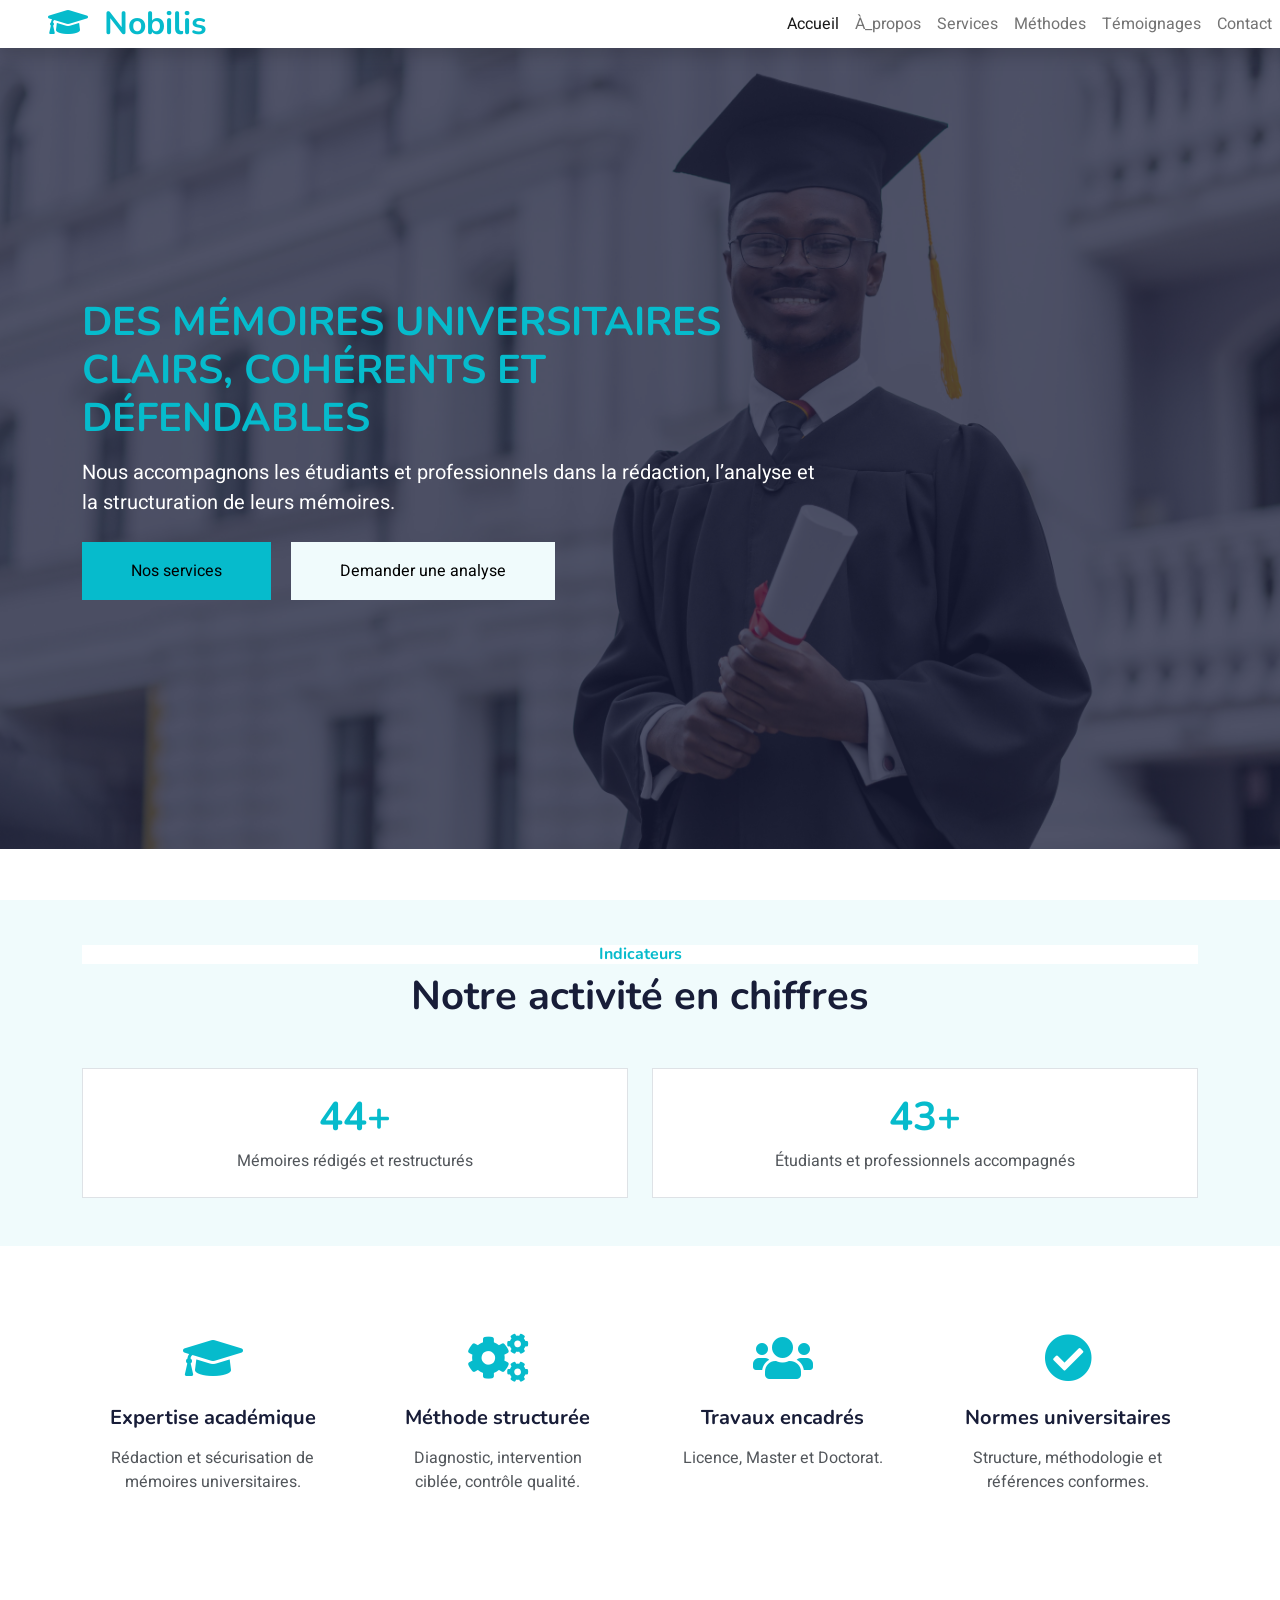
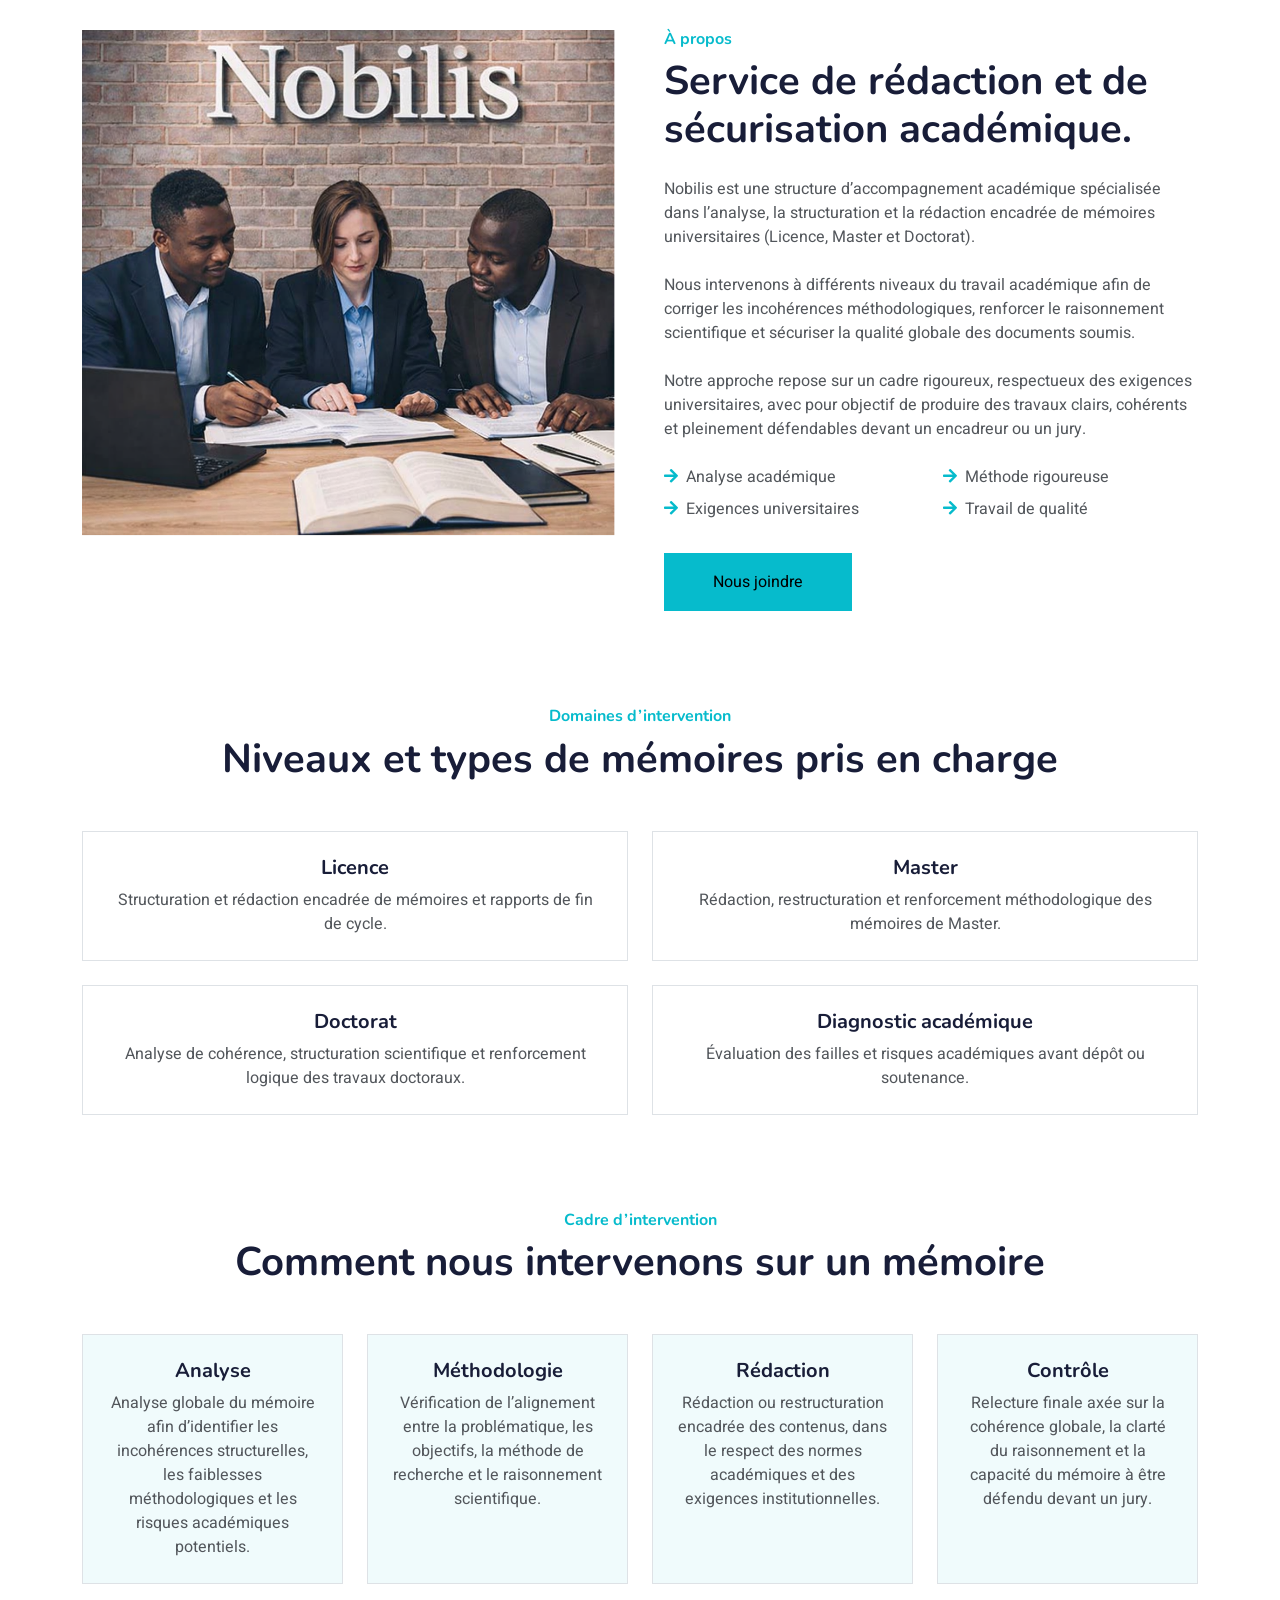
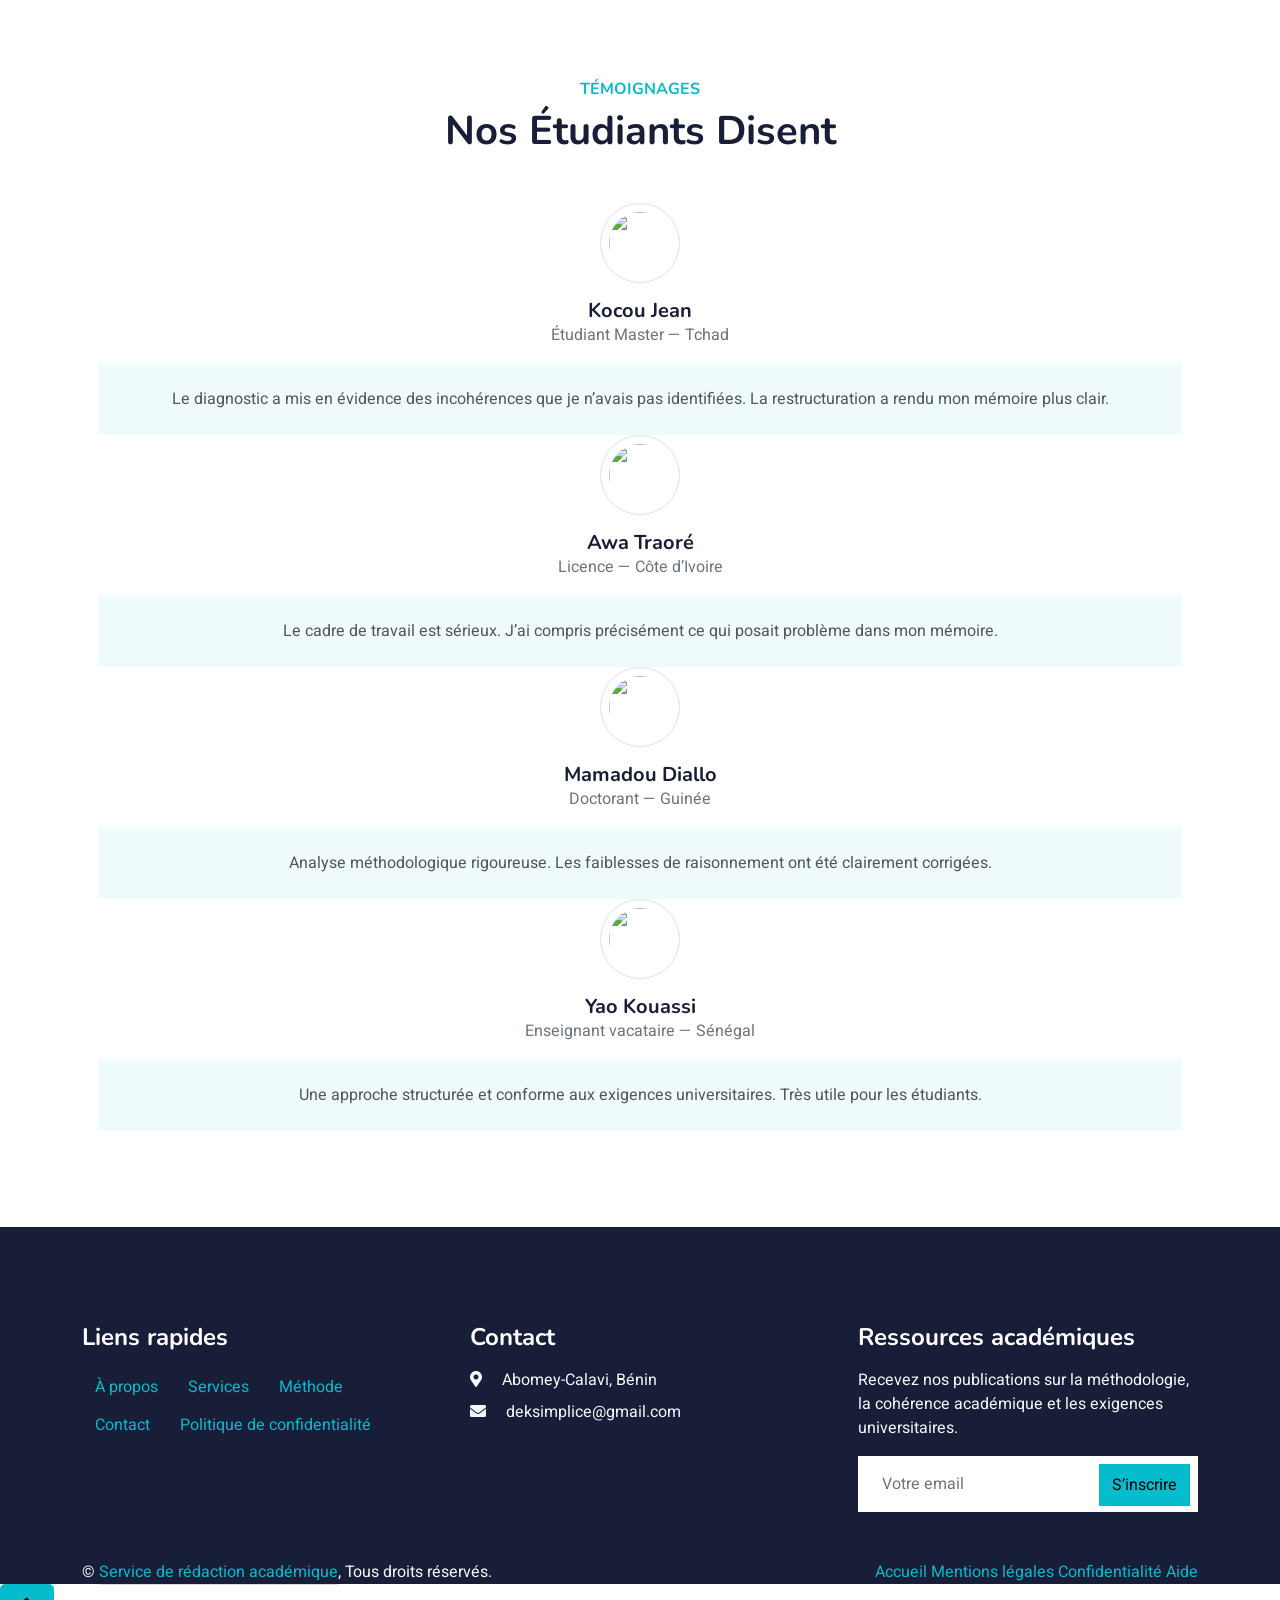
==== index.html @ 57de7dcc "Update index.html" ====
<!DOCTYPE html>
<html lang="en">

<head>
    <meta charset="utf-8">
    <title>nobilis</title>
    <meta content="width=device-width, initial-scale=1.0" name="viewport">
    <meta content="" name="keywords">
    <meta content="" name="description">

    <!-- Favicon -->
    <link href="img/favicon.ico" rel="icon">

    <!-- Google Web Fonts -->
    <link rel="preconnect" href="https://fonts.googleapis.com">
    <link rel="preconnect" href="https://fonts.gstatic.com" crossorigin>
    <link href="https://fonts.googleapis.com/css2?family=Heebo:wght@400;500;600&family=Nunito:wght@600;700;800&display=swap" rel="stylesheet">

    <!-- Icon Font Stylesheet -->
    <link href="https://cdnjs.cloudflare.com/ajax/libs/font-awesome/5.10.0/css/all.min.css" rel="stylesheet">
    <link href="https://cdn.jsdelivr.net/npm/bootstrap-icons@1.4.1/font/bootstrap-icons.css" rel="stylesheet">

    <!-- Libraries Stylesheet -->
    <link href="lib/animate/animate.min.css" rel="stylesheet">
    <link href="lib/owlcarousel/assets/owl.carousel.min.css" rel="stylesheet">

    <!-- Customized Bootstrap Stylesheet -->
    <link href="css/bootstrap.min.css" rel="stylesheet">

    <!-- Template Stylesheet -->
    <link href="css/style.css" rel="stylesheet">
</head>

<body>
    <!-- Spinner Start -->
    <div id="spinner" class="show bg-white position-fixed translate-middle w-100 vh-100 top-50 start-50 d-flex align-items-center justify-content-center">
        <div class="spinner-border text-primary" style="width: 3rem; height: 3rem;" role="status">
            <span class="sr-only">Loading...</span>
        </div>
    </div>
    <!-- Spinner End -->


    <!-- Navbar Start -->
    <nav class="navbar navbar-expand-lg bg-white navbar-light shadow sticky-top p-0">
        <a href="index.html" class="navbar-brand d-flex align-items-center px-4 px-lg-5">
            <h2 class="m-0 text-primary"><i class="fa fa-graduation-cap me-3"></i>Nobilis</h2>
        </a>
        <button type="button" class="navbar-toggler me-4" data-bs-toggle="collapse" data-bs-target="#navbarCollapse">
            <span class="navbar-toggler-icon"></span>
        </button>
         <div class="collapse navbar-collapse" id="navbarCollapse">
        <div class="navbar-nav ms-auto p-4 p-lg-0">

            <a href="index.html" class="nav-item nav-link active">Accueil</a>

            <a href="about.html" class="nav-item nav-link">À_propos</a>

            <a href="services.html" class="nav-item nav-link">Services</a>

            <a href="method.html" class="nav-item nav-link">Méthodes</a>
            <a href="testimonial.html" class="nav-item nav-link">Témoignages</a>

            <a href="contact.html" class="nav-item nav-link">Contact</a>

        </div>
    </div>
    </nav>
    <!-- Navbar End -->


    <!-- Carousel Start -->
<!-- Hero Start -->
<div class="container-fluid p-0 mb-5">
    <div class="position-relative">

        <!-- Image de fond -->
        <img class="img-fluid w-100" src="img/carousel-1.jpg" alt="Nobilis"
             style="min-height: 500px; object-fit: cover;">

        <!-- Overlay -->
        <div class="position-absolute top-0 start-0 w-100 h-100 d-flex align-items-center"
             style="background: rgba(24, 29, 56, .75);">

            <div class="container">
                <div class="row justify-content-start">
                    <div class="col-sm-10 col-lg-8">


                        <h1 class="text-primary text-uppercase mb-3 wow fadeInDown">
                            Des mémoires universitaires<br>
                            clairs, cohérents et défendables
                        </h1>

                        <p class="fs-5 text-white mb-4">
                            Nous accompagnons les étudiants et professionnels dans la rédaction,
                            l’analyse et la structuration de leurs mémoires.
                        </p>

                        <a href="services.html"
                           class="btn btn-primary py-md-3 px-md-5 me-3 wow fadeInLeft">
                            Nos services
                        </a>

                        <a href="https://wa.me/22994776256?text=Bonjour%20Nobilis%2C%20je%20souhaite%20demander%20une%20analyse%20acad%C3%A9mique%20de%20mon%20m%C3%A9moire."
                           target="_blank"
                           class="btn btn-light py-md-3 px-md-5 wow fadeInRight">
                            Demander une analyse
                        </a>

                    </div>
                </div>
            </div>

        </div>
    </div>
</div>
<!-- Hero End -->


    <!-- Carousel End -->

<div class="container-xxl py-5 bg-light">
    <div class="container">

    <div class="text-center mb-5">
            <h6 class="section-title bg-white text-center text-primary px-3">
               Indicateurs
            </h6>
            <h1 class="mb-3">
                Notre activité en chiffres
            </h1>
        </div>

        <!-- Compteurs -->
        <div class="row g-4 text-center">

            <!-- Compteur 1 -->
            <div class="col-lg-6 col-md-6">
                <div class="border rounded p-4 h-100 bg-white">
                    <h1 class="text-primary mb-2">
                        <span class="counter" data-target="120">0</span>+
                    </h1>
                    <p class="mb-0">Mémoires rédigés et restructurés</p>
                </div>
            </div>

            <!-- Compteur 2 -->
            <div class="col-lg-6 col-md-6">
                <div class="border rounded p-4 h-100 bg-white">
                    <h1 class="text-primary mb-2">
                        <span class="counter" data-target="95">0</span>+
                    </h1>
                    <p class="mb-0">Étudiants et professionnels accompagnés</p>
                </div>
            </div>

        </div>

    </div>
</div>

    <!-- Service Start -->
    <div class="container-xxl py-5">
    <div class="container">
        <div class="row g-4">

            <!-- Expertise académique -->
            <div class="col-lg-3 col-sm-6 wow fadeInUp" data-wow-delay="0.1s">
                <div class="service-item text-center pt-3">
                    <div class="p-4">
                        <i class="fa fa-3x fa-graduation-cap text-primary mb-4"></i>
                        <h5 class="mb-3">Expertise académique</h5>
                        <p>Rédaction et sécurisation de mémoires universitaires.</p>
                    </div>
                </div>
            </div>

            <!-- Méthode structurée -->
            <div class="col-lg-3 col-sm-6 wow fadeInUp" data-wow-delay="0.3s">
                <div class="service-item text-center pt-3">
                    <div class="p-4">
                        <i class="fa fa-3x fa-cogs text-primary mb-4"></i>
                        <h5 class="mb-3">Méthode structurée</h5>
                        <p>Diagnostic, intervention ciblée, contrôle qualité.</p>
                    </div>
                </div>
            </div>

            <!-- Travaux encadrés -->
            <div class="col-lg-3 col-sm-6 wow fadeInUp" data-wow-delay="0.5s">
                <div class="service-item text-center pt-3">
                    <div class="p-4">
                        <i class="fa fa-3x fa-users text-primary mb-4"></i>
                        <h5 class="mb-3">Travaux encadrés</h5>
                        <p>Licence, Master et Doctorat.</p>
                    </div>
                </div>
            </div>

            <!-- Normes universitaires -->
            <div class="col-lg-3 col-sm-6 wow fadeInUp" data-wow-delay="0.7s">
                <div class="service-item text-center pt-3">
                    <div class="p-4">
                        <i class="fa fa-3x fa-check-circle text-primary mb-4"></i>
                        <h5 class="mb-3">Normes universitaires</h5>
                        <p>Structure, méthodologie et références conformes.</p>
                    </div>
                </div>
            </div>

        </div>
    </div>
</div>

    <!-- Service End -->


    <!-- About Start -->
    <div class="container-xxl py-5">
        <div class="container">
            <div class="row g-5">
                <div class="col-lg-6 wow fadeInUp" data-wow-delay="0.1s" style="min-height: 400px;">
                    <div class="position-relative h-100">
                        <img class="img-fluid position-absolute w-100 h-120" src="img/nobilt.png" alt="" style="object-fit: cover;">
                    </div>
                </div>
                <div class="col-lg-6 wow fadeInUp" data-wow-delay="0.3s">
                    <h6 class="section-title bg-white text-start text-primary pe-3">À propos</h6>
                    <h1 class="mb-4">Service de rédaction et de sécurisation académique.</h1>
                <p class="mb-4">
                Nobilis est une structure d’accompagnement académique spécialisée dans
                l’analyse, la structuration et la rédaction encadrée de mémoires universitaires
                (Licence, Master et Doctorat).
                </p>

                <p class="mb-4">
                Nous intervenons à différents niveaux du travail académique afin de corriger
                les incohérences méthodologiques, renforcer le raisonnement scientifique
                et sécuriser la qualité globale des documents soumis.
                </p>

                <p class="mb-0">
                Notre approche repose sur un cadre rigoureux, respectueux des exigences
                universitaires, avec pour objectif de produire des travaux clairs,
                cohérents et pleinement défendables devant un encadreur ou un jury.
                </p>
                <br>
                    <div class="row gy-2 gx-4 mb-4">
                        <div class="col-sm-6">
                            <p class="mb-0"><i class="fa fa-arrow-right text-primary me-2"></i>Analyse académique</p>
                        </div>
                        <div class="col-sm-6">
                            <p class="mb-0"><i class="fa fa-arrow-right text-primary me-2"></i>Méthode rigoureuse</p>
                        </div>
                        <div class="col-sm-6">
                            <p class="mb-0"><i class="fa fa-arrow-right text-primary me-2"></i>Exigences universitaires</p>
                        </div>
                       
                        <div class="col-sm-6">
                            <p class="mb-0"><i class="fa fa-arrow-right text-primary me-2"></i>Travail de qualité</p>
                        </div>
                    </div>
                    <a class="btn btn-primary py-3 px-5 mt-2" href="https://wa.me/22994776256?text=Bonjour%20Nobilis%2C%20je%20souhaite%20demander%20une%20analyse%20acad%C3%A9mique%20de%20mon%20m%C3%A9moire.">Nous joindre</a>
                </div>
            </div>
        </div>
    </div>
    <!-- About End -->


    <!-- Categories Start -->
    <div class="container-xxl py-5 category">
    <div class="container">

        <!-- Titre de section -->
        <div class="text-center mb-5">
            <h6 class="section-title bg-white text-center text-primary px-3">
                Domaines d’intervention
            </h6>
            <h1 class="mb-3">
                Niveaux et types de mémoires pris en charge
            </h1>
        </div>

        <!-- Grille des catégories -->
        <div class="row g-4">

            <!-- Licence -->
            <div class="col-lg-6 col-md-6">
                <div class="border rounded p-4 h-100 text-center">
                    <h5 class="mb-2">Licence</h5>
                    <p class="mb-0">
                        Structuration et rédaction encadrée de mémoires et rapports de fin de cycle.
                    </p>
                </div>
            </div>

            <!-- Master -->
            <div class="col-lg-6 col-md-6">
                <div class="border rounded p-4 h-100 text-center">
                    <h5 class="mb-2">Master</h5>
                    <p class="mb-0">
                        Rédaction, restructuration et renforcement méthodologique des mémoires de Master.
                    </p>
                </div>
            </div>

            <!-- Doctorat -->
            <div class="col-lg-6 col-md-6">
                <div class="border rounded p-4 h-100 text-center">
                    <h5 class="mb-2">Doctorat</h5>
                    <p class="mb-0">
                        Analyse de cohérence, structuration scientifique et renforcement logique des travaux doctoraux.
                    </p>
                </div>
            </div>

            <!-- Diagnostic -->
            <div class="col-lg-6 col-md-6">
                <div class="border rounded p-4 h-100 text-center">
                    <h5 class="mb-2">Diagnostic académique</h5>
                    <p class="mb-0">
                        Évaluation des failles et risques académiques avant dépôt ou soutenance.
                    </p>
                </div>
            </div>

        </div>
    </div>
</div>

    <!-- Categories Start -->


    <!-- Courses Start -->
<div class="container-xxl py-5">
    <div class="container">

        <!-- Titre -->
        <div class="text-center mb-5">
            <h6 class="section-title bg-white text-center text-primary px-3">
                Cadre d’intervention
            </h6>
            <h1 class="mb-3">
                Comment nous intervenons sur un mémoire
            </h1>
        </div>

        <!-- Étapes / compétences -->
        <div class="row g-4">

            <!-- Étape 1 -->
            <div class="col-lg-3 col-md-6">
                <div class="bg-light border rounded p-4 h-100 text-center">
                    <h5 class="mb-2">Analyse</h5>
                    <p class="mb-0">
                        Analyse globale du mémoire afin d’identifier les incohérences structurelles,
                        les faiblesses méthodologiques et les risques académiques potentiels.
                    </p>
                </div>
            </div>

            <!-- Étape 2 -->
            <div class="col-lg-3 col-md-6">
                <div class="bg-light border rounded p-4 h-100 text-center">
                    <h5 class="mb-2">Méthodologie</h5>
                    <p class="mb-0">
                        Vérification de l’alignement entre la problématique, les objectifs,
                        la méthode de recherche et le raisonnement scientifique.
                    </p>
                </div>
            </div>

            <!-- Étape 3 -->
            <div class="col-lg-3 col-md-6">
                <div class="bg-light border rounded p-4 h-100 text-center">
                    <h5 class="mb-2">Rédaction</h5>
                    <p class="mb-0">
                        Rédaction ou restructuration encadrée des contenus,
                        dans le respect des normes académiques et des exigences institutionnelles.
                    </p>
                </div>
            </div>

            <!-- Étape 4 -->
            <div class="col-lg-3 col-md-6">
                <div class="bg-light border rounded p-4 h-100 text-center">
                    <h5 class="mb-2">Contrôle</h5>
                    <p class="mb-0">
                        Relecture finale axée sur la cohérence globale, la clarté du raisonnement
                        et la capacité du mémoire à être défendu devant un jury.
                    </p>
                </div>
            </div>

        </div>

    </div>
</div>


    <!-- Team End -->


    <!-- Testimonial Start -->
   <div class="container-xxl py-5">
    <div class="container">
        <div class="text-center mb-5">
            <h6 class="section-title bg-white text-center text-primary px-3">TÉMOIGNAGES</h6>
            <h1 class="mb-0">Nos Étudiants Disent</h1>
        </div>

        <div class="owl-carousel testimonial-carousel">

            <div class="testimonial-item text-center px-3">
                <img class="border rounded-circle p-2 mx-auto mb-3"
                     src="img/user-cart1.png"
                     style="width:80px;height:80px;">
                <h5 class="mb-0">Kocou Jean</h5>
                <p class="text-muted">Étudiant Master — Tchad</p>
                <div class="bg-light p-4 rounded">
                    <p class="mb-0">
                        Le diagnostic a mis en évidence des incohérences que je n’avais pas identifiées.
                        La restructuration a rendu mon mémoire plus clair.
                    </p>
                </div>
            </div>

            <div class="testimonial-item text-center px-3">
                <img class="border rounded-circle p-2 mx-auto mb-3"
                     src="img/user-cart1.png"
                     style="width:80px;height:80px;">
                <h5 class="mb-0">Awa Traoré</h5>
                <p class="text-muted">Licence — Côte d’Ivoire</p>
                <div class="bg-light p-4 rounded">
                    <p class="mb-0">
                        Le cadre de travail est sérieux. J’ai compris précisément
                        ce qui posait problème dans mon mémoire.
                    </p>
                </div>
            </div>

            <div class="testimonial-item text-center px-3">
                <img class="border rounded-circle p-2 mx-auto mb-3"
                     src="img/user-cart1.png"
                     style="width:80px;height:80px;">
                <h5 class="mb-0">Mamadou Diallo</h5>
                <p class="text-muted">Doctorant — Guinée</p>
                <div class="bg-light p-4 rounded">
                    <p class="mb-0">
                        Analyse méthodologique rigoureuse. Les faiblesses de raisonnement
                        ont été clairement corrigées.
                    </p>
                </div>
            </div>

            <div class="testimonial-item text-center px-3">
                <img class="border rounded-circle p-2 mx-auto mb-3"
                     src="img/user-cart1.png"
                     style="width:80px;height:80px;">
                <h5 class="mb-0">Yao Kouassi</h5>
                <p class="text-muted">Enseignant vacataire — Sénégal</p>
                <div class="bg-light p-4 rounded">
                    <p class="mb-0">
                        Une approche structurée et conforme aux exigences universitaires.
                        Très utile pour les étudiants.
                    </p>
                </div>
            </div>

        </div>
    </div>
</div>
    <!-- Testimonial End -->
        

    <!-- Footer Start -->
    <div class="container-fluid bg-dark text-light footer pt-5 mt-5 wow fadeIn" data-wow-delay="0.1s">
    <div class="container py-5">
        <div class="row g-5">

            <!-- Liens rapides -->
           <div class="col-lg-4 col-md-6">
                <h4 class="text-white mb-3">Liens rapides</h4>
                <a class="btn btn-link" href="#">À propos</a>
                <a class="btn btn-link" href="services.html">Services</a>
                <a class="btn btn-link" href="method.html">Méthode</a>
                <a class="btn btn-link" href="contact.html">Contact</a>
                <a class="btn btn-link" href="confidentialite.html">Politique de confidentialité</a>
            </div>

            <!-- Contact -->
            <div class="col-lg-4 col-md-6">
                <h4 class="text-white mb-3">Contact</h4>
                <p class="mb-2">
                    <i class="fa fa-map-marker-alt me-3"></i>
                    Abomey-Calavi, Bénin
                </p>
                <p class="mb-2">
                    <i class="fa fa-envelope me-3"></i>
                    deksimplice@gmail.com
                </p>
            </div>

            <!-- Newsletter / Ressources -->
            <div class="col-lg-4 col-md-12">
                <h4 class="text-white mb-3">Ressources académiques</h4>
                <p>
                    Recevez nos publications sur la méthodologie, la cohérence académique
                    et les exigences universitaires.
                </p>
                <div class="position-relative mx-auto" style="max-width: 400px;">
                    <input
                        class="form-control border-0 w-100 py-3 ps-4 pe-5"
                        type="email"
                        placeholder="Votre email">
                    <button
                        type="button"
                        class="btn btn-primary py-2 position-absolute top-0 end-0 mt-2 me-2">
                        S’inscrire
                    </button>
                </div>
            </div>

        </div>
    </div>

    <!-- Copyright -->
    <div class="container">
        <div class="copyright">
            <div class="row">
                <div class="col-md-6 text-center text-md-start mb-3 mb-md-0">
                    &copy; <a class="border-bottom" href="#">Service de rédaction académique</a>,
                    Tous droits réservés.
                    <br>
                </div>
                <div class="col-md-6 text-center text-md-end">
                    <div class="footer-menu">
                        <a href="#">Accueil</a>
                        <a href="confidentialite.html">Mentions légales</a>
                        <a href="confidentialite.html">Confidentialité</a>
                        <a href="#">Aide</a>
                    </div>
                </div>
            </div>
        </div>
    </div>
</div>

    <!-- Footer End -->


    <!-- Back to Top -->
    <a href="#" class="btn btn-lg btn-primary btn-lg-square back-to-top"><i class="bi bi-arrow-up"></i></a>


    <!-- JavaScript Libraries -->
    <script src="https://code.jquery.com/jquery-3.4.1.min.js"></script>
    <script src="https://cdn.jsdelivr.net/npm/bootstrap@5.0.0/dist/js/bootstrap.bundle.min.js"></script>
    <script src="lib/wow/wow.min.js"></script>
    <script src="lib/easing/easing.min.js"></script>
    <script src="lib/waypoints/waypoints.min.js"></script>
    <script src="lib/owlcarousel/owl.carousel.min.js"></script>

    <!-- Template Javascript -->
    <script src="js/main.js"></script>
    <script>
document.addEventListener("DOMContentLoaded", () => {
    const counters = document.querySelectorAll(".counter");
    const speed = 120; // plus petit = plus rapide

    const animateCounter = (counter) => {
        const target = +counter.getAttribute("data-target");
        const updateCount = () => {
            const current = +counter.innerText;
            const increment = Math.ceil(target / speed);

            if (current < target) {
                counter.innerText = current + increment;
                setTimeout(updateCount, 20);
            } else {
                counter.innerText = target;
            }
        };
        updateCount();
    };

    const observer = new IntersectionObserver((entries, obs) => {
        entries.forEach(entry => {
            if (entry.isIntersecting) {
                animateCounter(entry.target);
                obs.unobserve(entry.target);
            }
        });
    }, { threshold: 0.6 });

    counters.forEach(counter => observer.observe(counter));
});
</script>

</body>

</html>
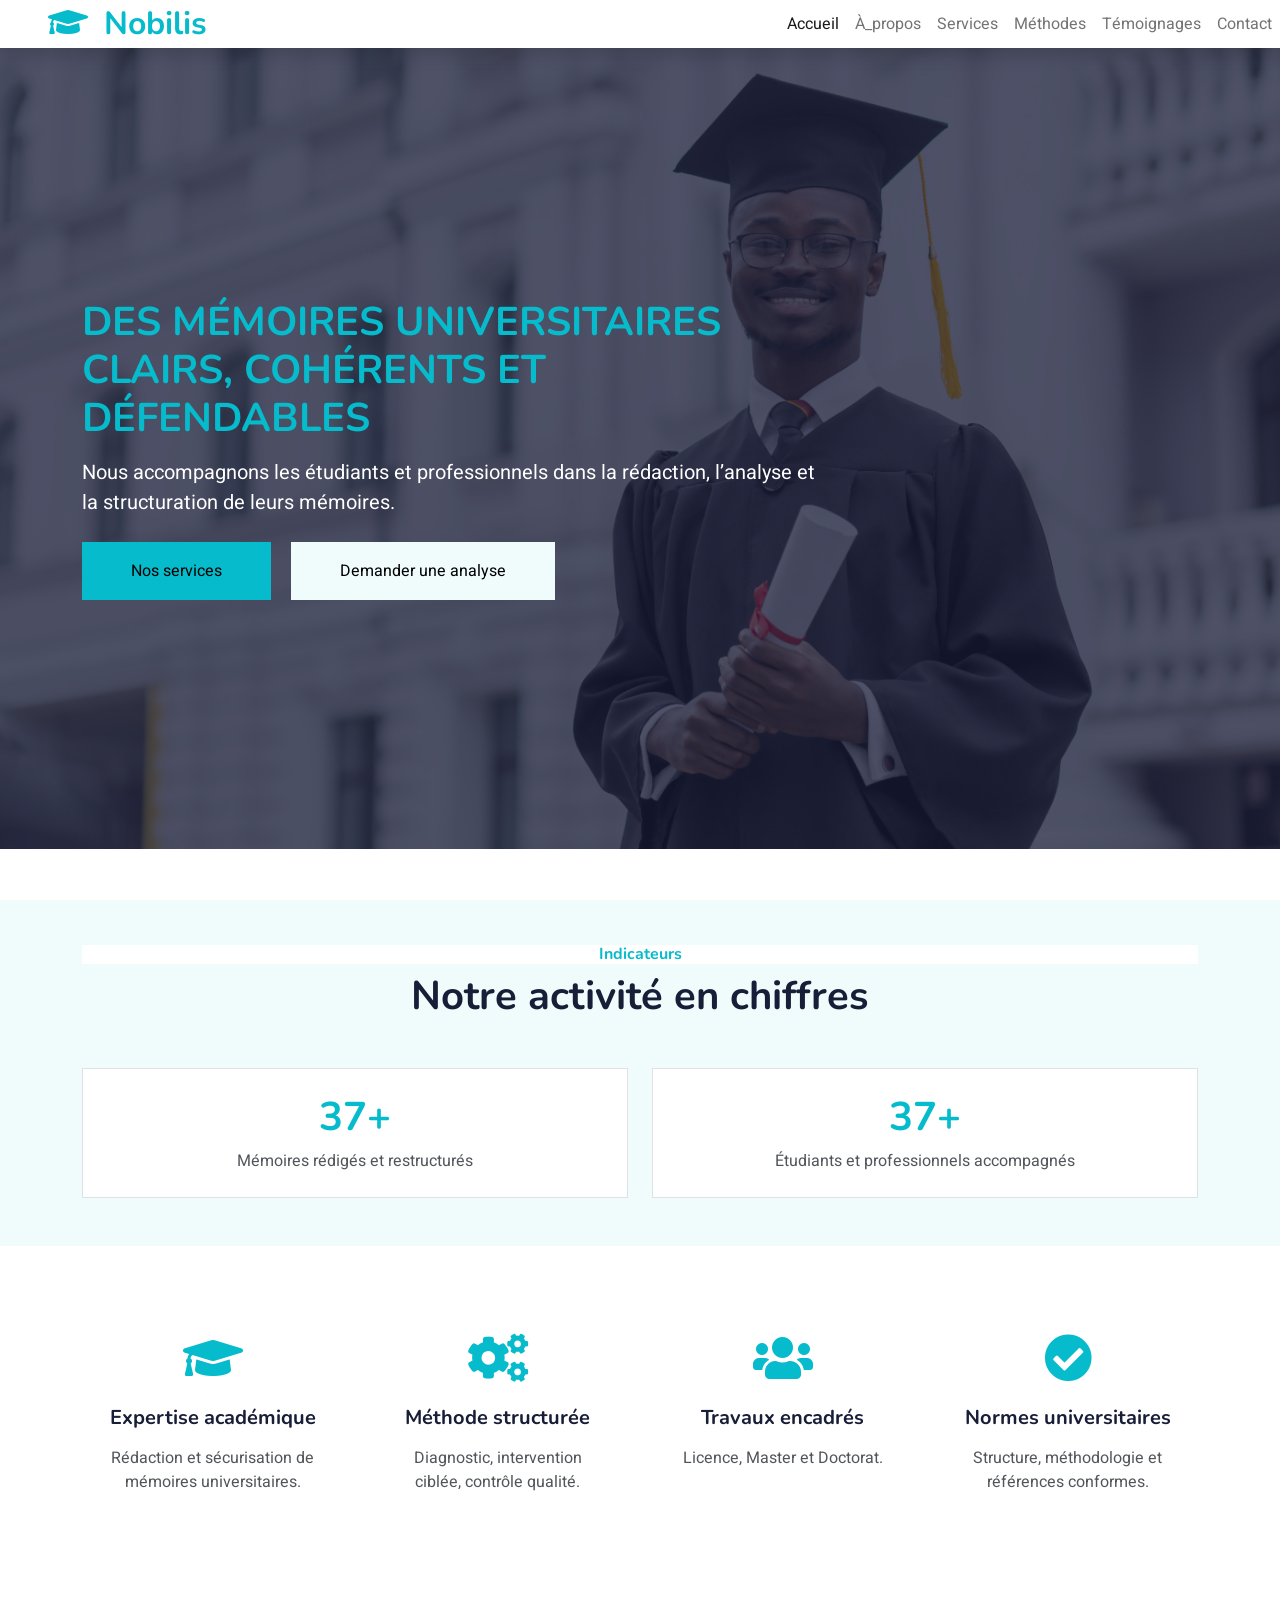
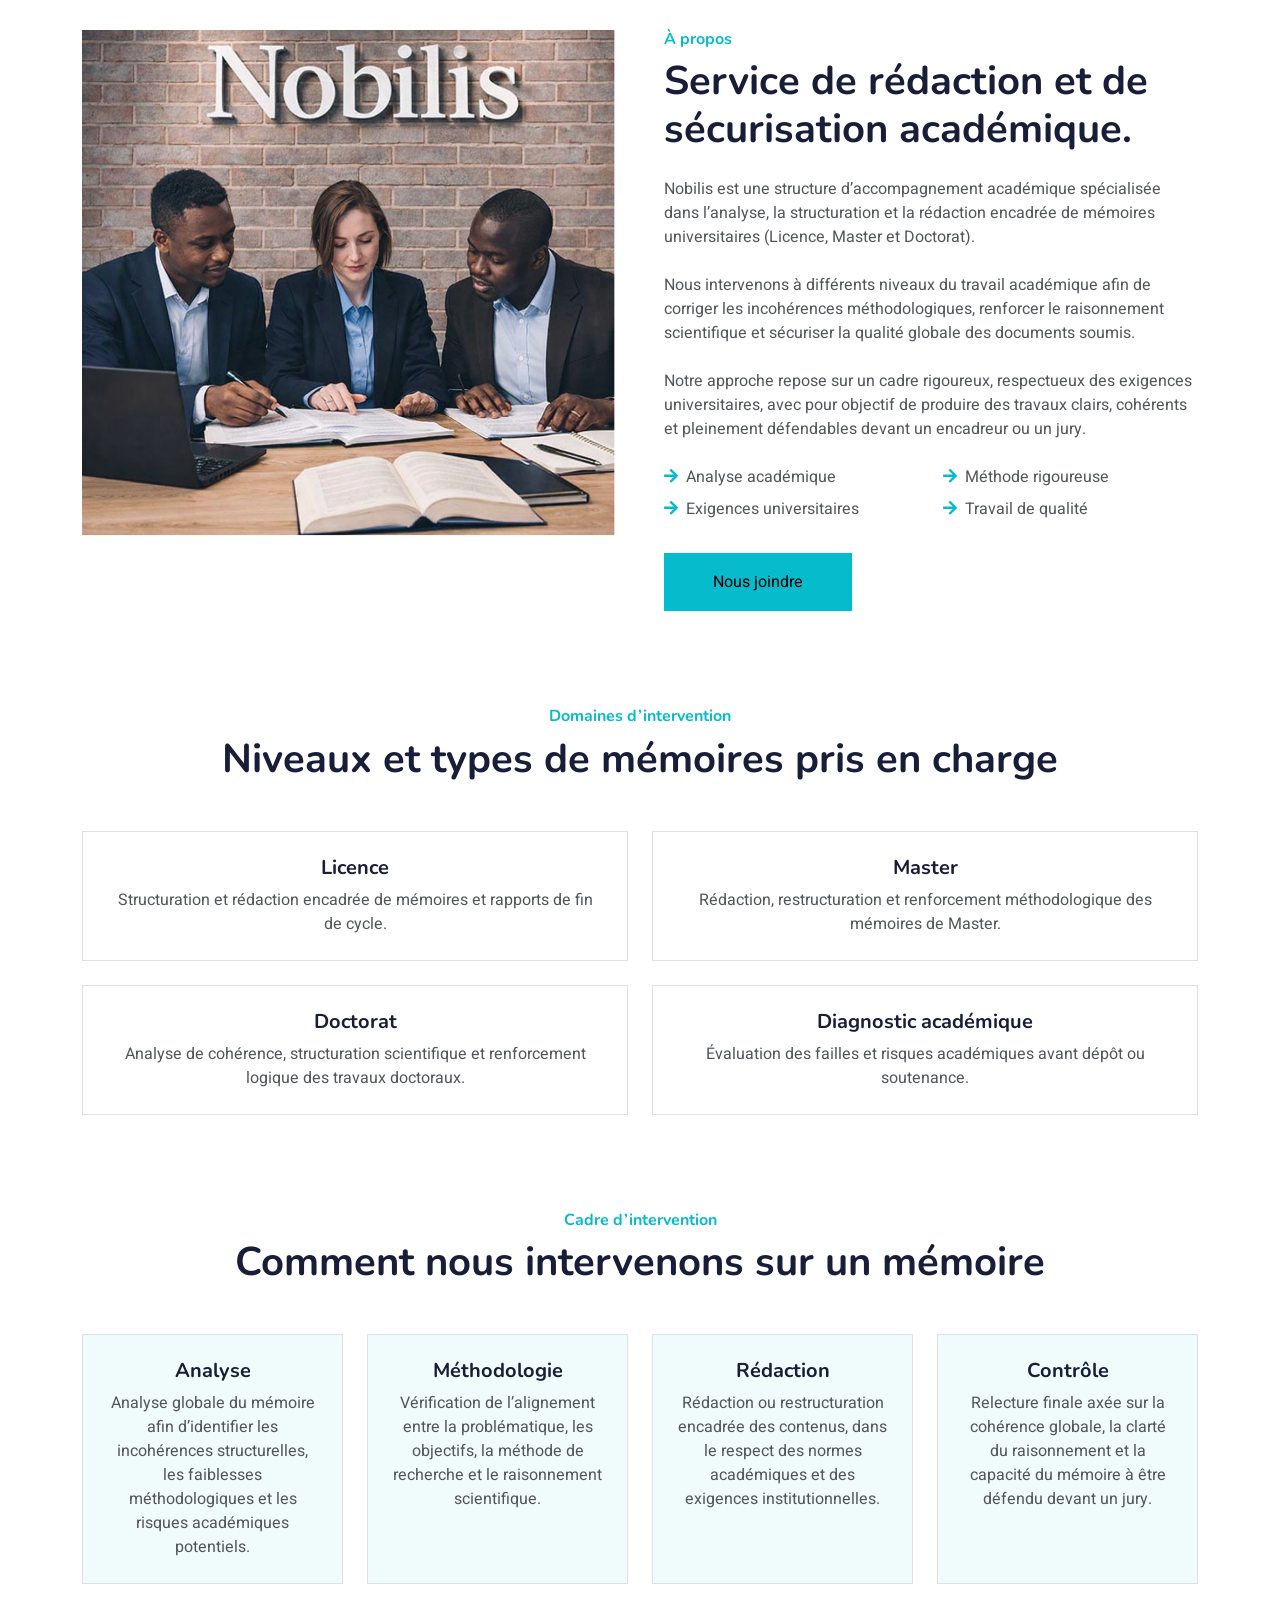
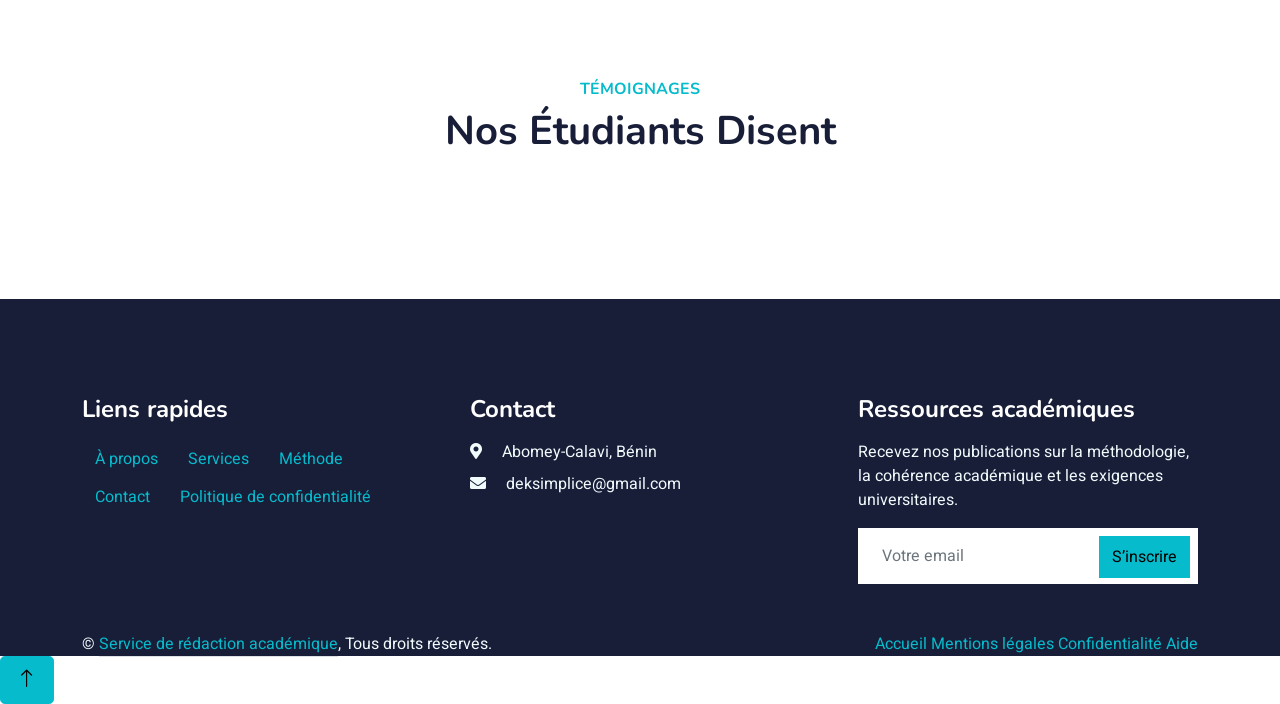
==== commit f9b5f368: "Update JavaScript libraries and add Owl Carousel Updated JavaScript libraries to newer versions and " ====
--- a/index.html
+++ b/index.html
@@ -556,12 +556,17 @@
 
 
     <!-- JavaScript Libraries -->
+    <!-- JavaScript Libraries -->
     <script src="https://code.jquery.com/jquery-3.4.1.min.js"></script>
     <script src="https://cdn.jsdelivr.net/npm/bootstrap@5.0.0/dist/js/bootstrap.bundle.min.js"></script>
-    <script src="lib/wow/wow.min.js"></script>
     <script src="lib/easing/easing.min.js"></script>
     <script src="lib/waypoints/waypoints.min.js"></script>
-    <script src="lib/owlcarousel/owl.carousel.min.js"></script>
+<!-- jQuery -->
+    <script src="https://code.jquery.com/jquery-3.6.0.min.js"></script>
+
+    <!-- Owl Carousel -->
+    <link rel="stylesheet" href="https://cdnjs.cloudflare.com/ajax/libs/OwlCarousel2/2.3.4/assets/owl.carousel.min.css">
+    <script src="https://cdnjs.cloudflare.com/ajax/libs/OwlCarousel2/2.3.4/owl.carousel.min.js"></script>
 
     <!-- Template Javascript -->
     <script src="js/main.js"></script>
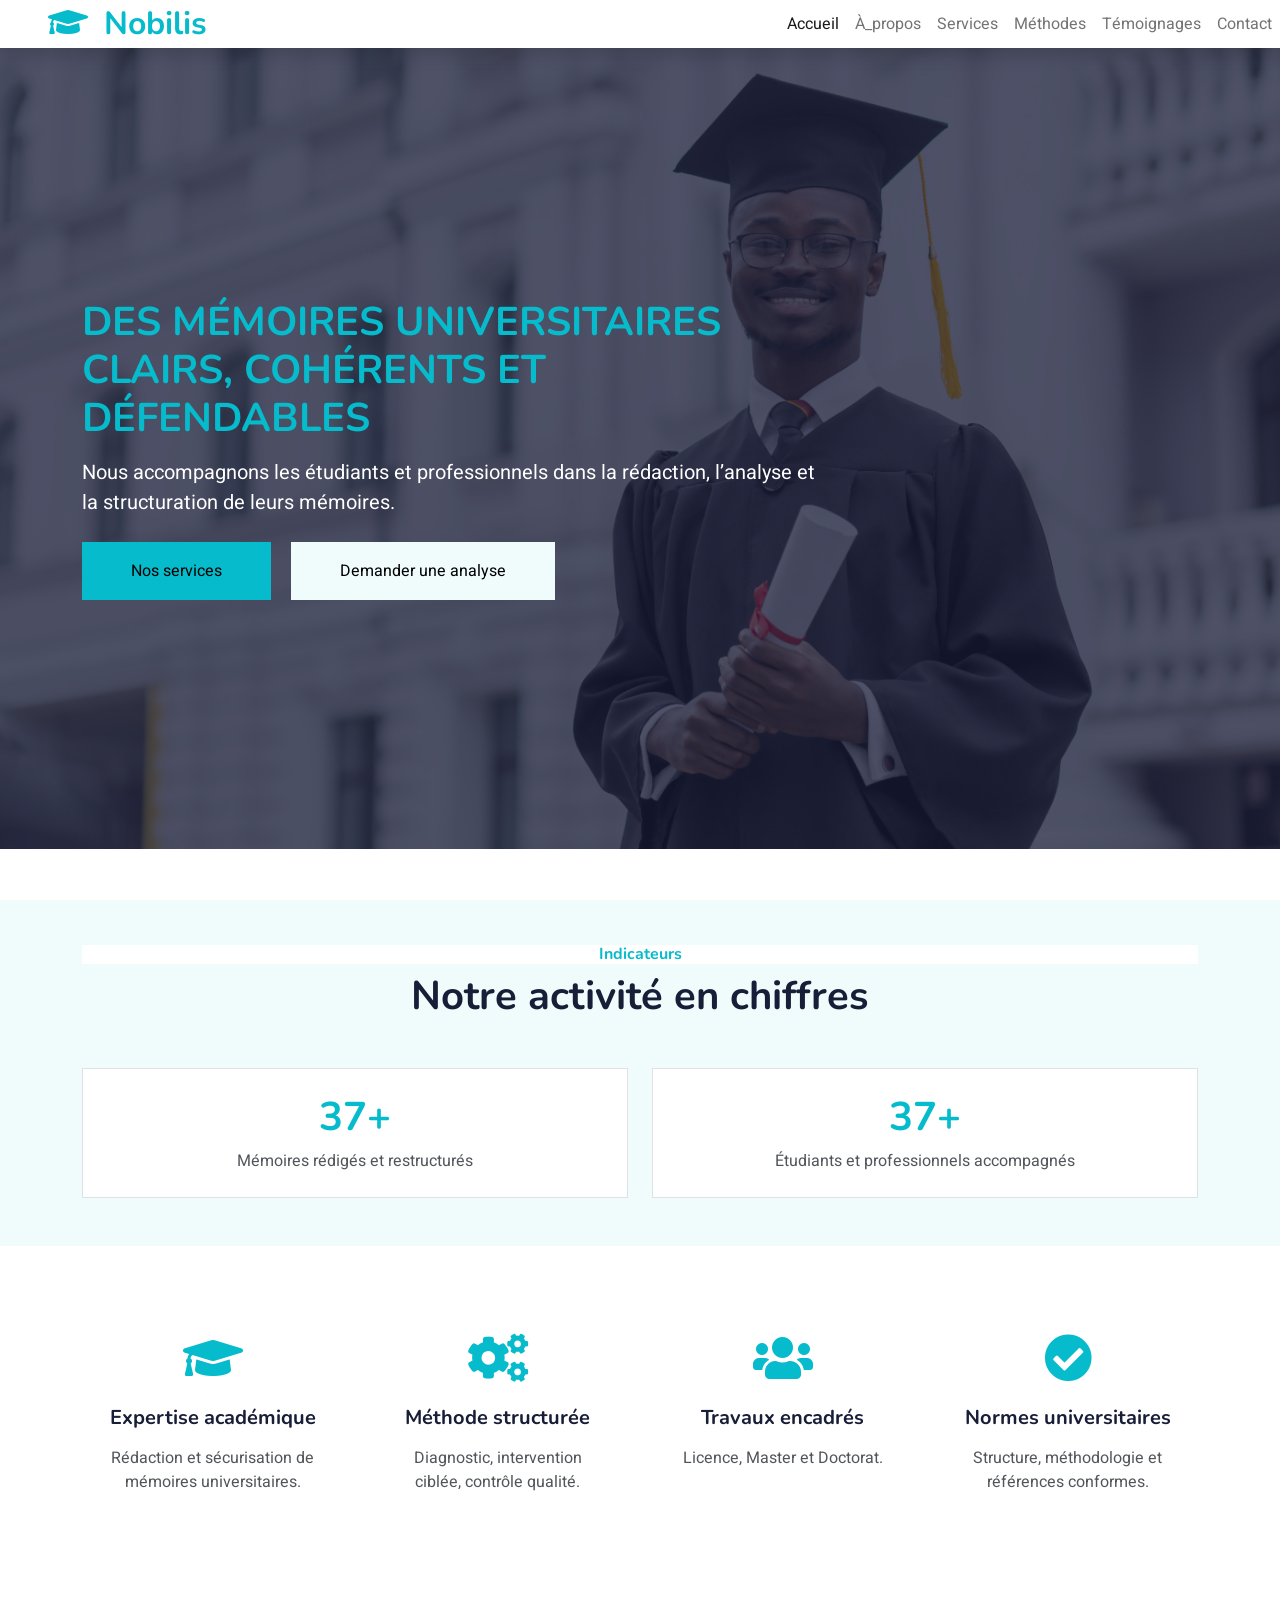
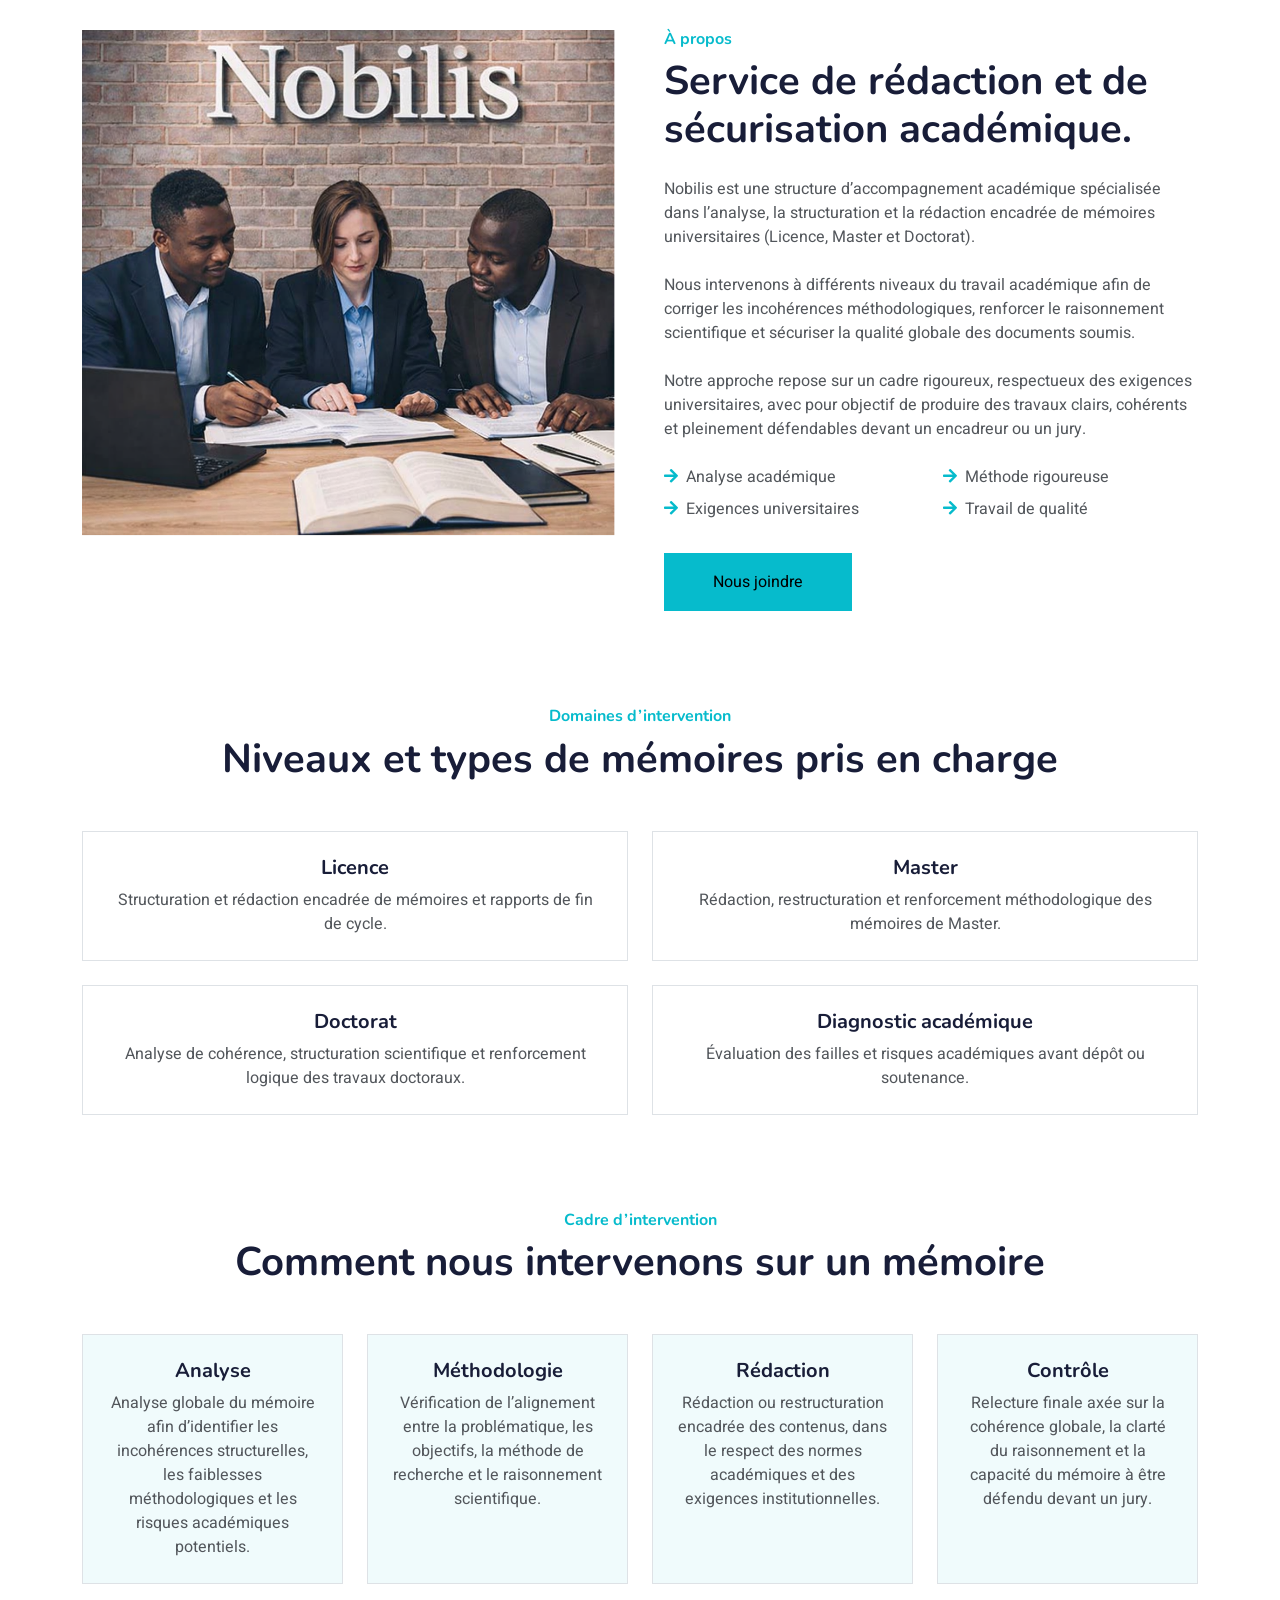
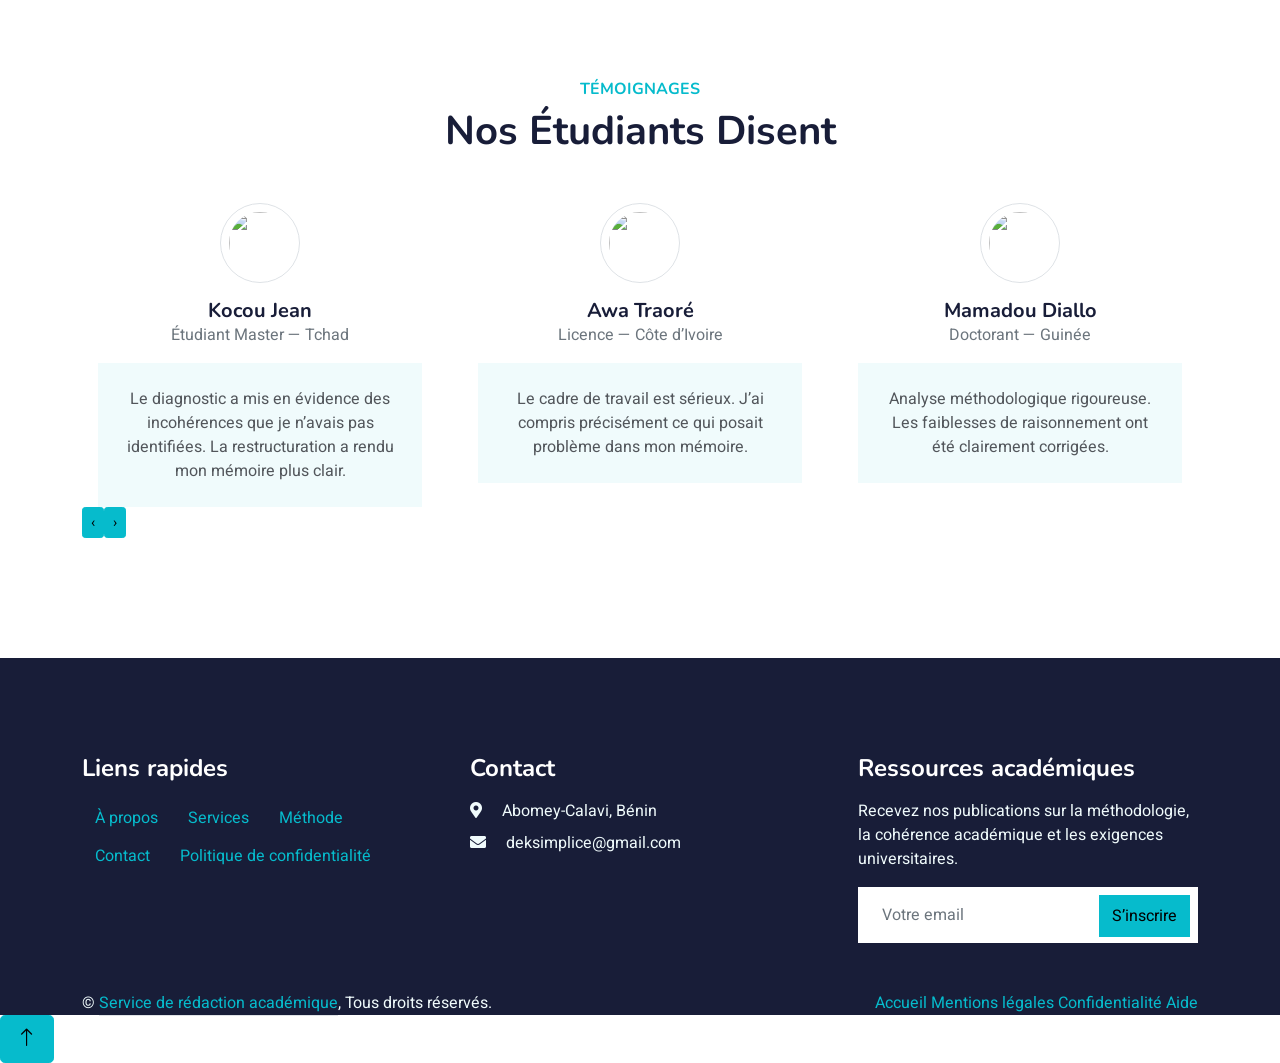
==== commit 91151980: "Update index.html" ====
--- a/index.html
+++ b/index.html
@@ -404,7 +404,7 @@
 
 
     <!-- Testimonial Start -->
-   <div class="container-xxl py-5">
+<div class="container-xxl py-5">
     <div class="container">
         <div class="text-center mb-5">
             <h6 class="section-title bg-white text-center text-primary px-3">TÉMOIGNAGES</h6>
@@ -472,6 +472,7 @@
         </div>
     </div>
 </div>
+
     <!-- Testimonial End -->
         
 
@@ -481,7 +482,7 @@
         <div class="row g-5">
 
             <!-- Liens rapides -->
-           <div class="col-lg-4 col-md-6">
+            <div class="col-lg-4 col-md-6">
                 <h4 class="text-white mb-3">Liens rapides</h4>
                 <a class="btn btn-link" href="#">À propos</a>
                 <a class="btn btn-link" href="services.html">Services</a>
@@ -534,6 +535,7 @@
                     &copy; <a class="border-bottom" href="#">Service de rédaction académique</a>,
                     Tous droits réservés.
                     <br>
+
                 </div>
                 <div class="col-md-6 text-center text-md-end">
                     <div class="footer-menu">
@@ -554,8 +556,34 @@
     <!-- Back to Top -->
     <a href="#" class="btn btn-lg btn-primary btn-lg-square back-to-top"><i class="bi bi-arrow-up"></i></a>
 
-
-    <!-- JavaScript Libraries -->
+    <script>
+document.addEventListener("DOMContentLoaded", function () {
+
+    if (typeof window.jQuery === "undefined") return;
+    if (typeof jQuery.fn.owlCarousel === "undefined") return;
+
+    $('.testimonial-carousel').owlCarousel({
+        loop: true,
+        margin: 24,
+        nav: true,
+        dots: true,
+        autoplay: true,
+        autoplayTimeout: 5000,
+        smartSpeed: 800,
+        navText: [
+            '<span class="btn btn-sm btn-primary">&lsaquo;</span>',
+            '<span class="btn btn-sm btn-primary">&rsaquo;</span>'
+        ],
+        responsive: {
+            0: { items: 1 },
+            768: { items: 2 },
+            992: { items: 3 }
+        }
+    });
+
+});
+</script>
+
     <!-- JavaScript Libraries -->
     <script src="https://code.jquery.com/jquery-3.4.1.min.js"></script>
     <script src="https://cdn.jsdelivr.net/npm/bootstrap@5.0.0/dist/js/bootstrap.bundle.min.js"></script>
@@ -570,7 +598,7 @@
 
     <!-- Template Javascript -->
     <script src="js/main.js"></script>
-    <script>
+     <script>
 document.addEventListener("DOMContentLoaded", () => {
     const counters = document.querySelectorAll(".counter");
     const speed = 120; // plus petit = plus rapide
@@ -603,7 +631,6 @@
     counters.forEach(counter => observer.observe(counter));
 });
 </script>
-
 </body>
 
 </html>
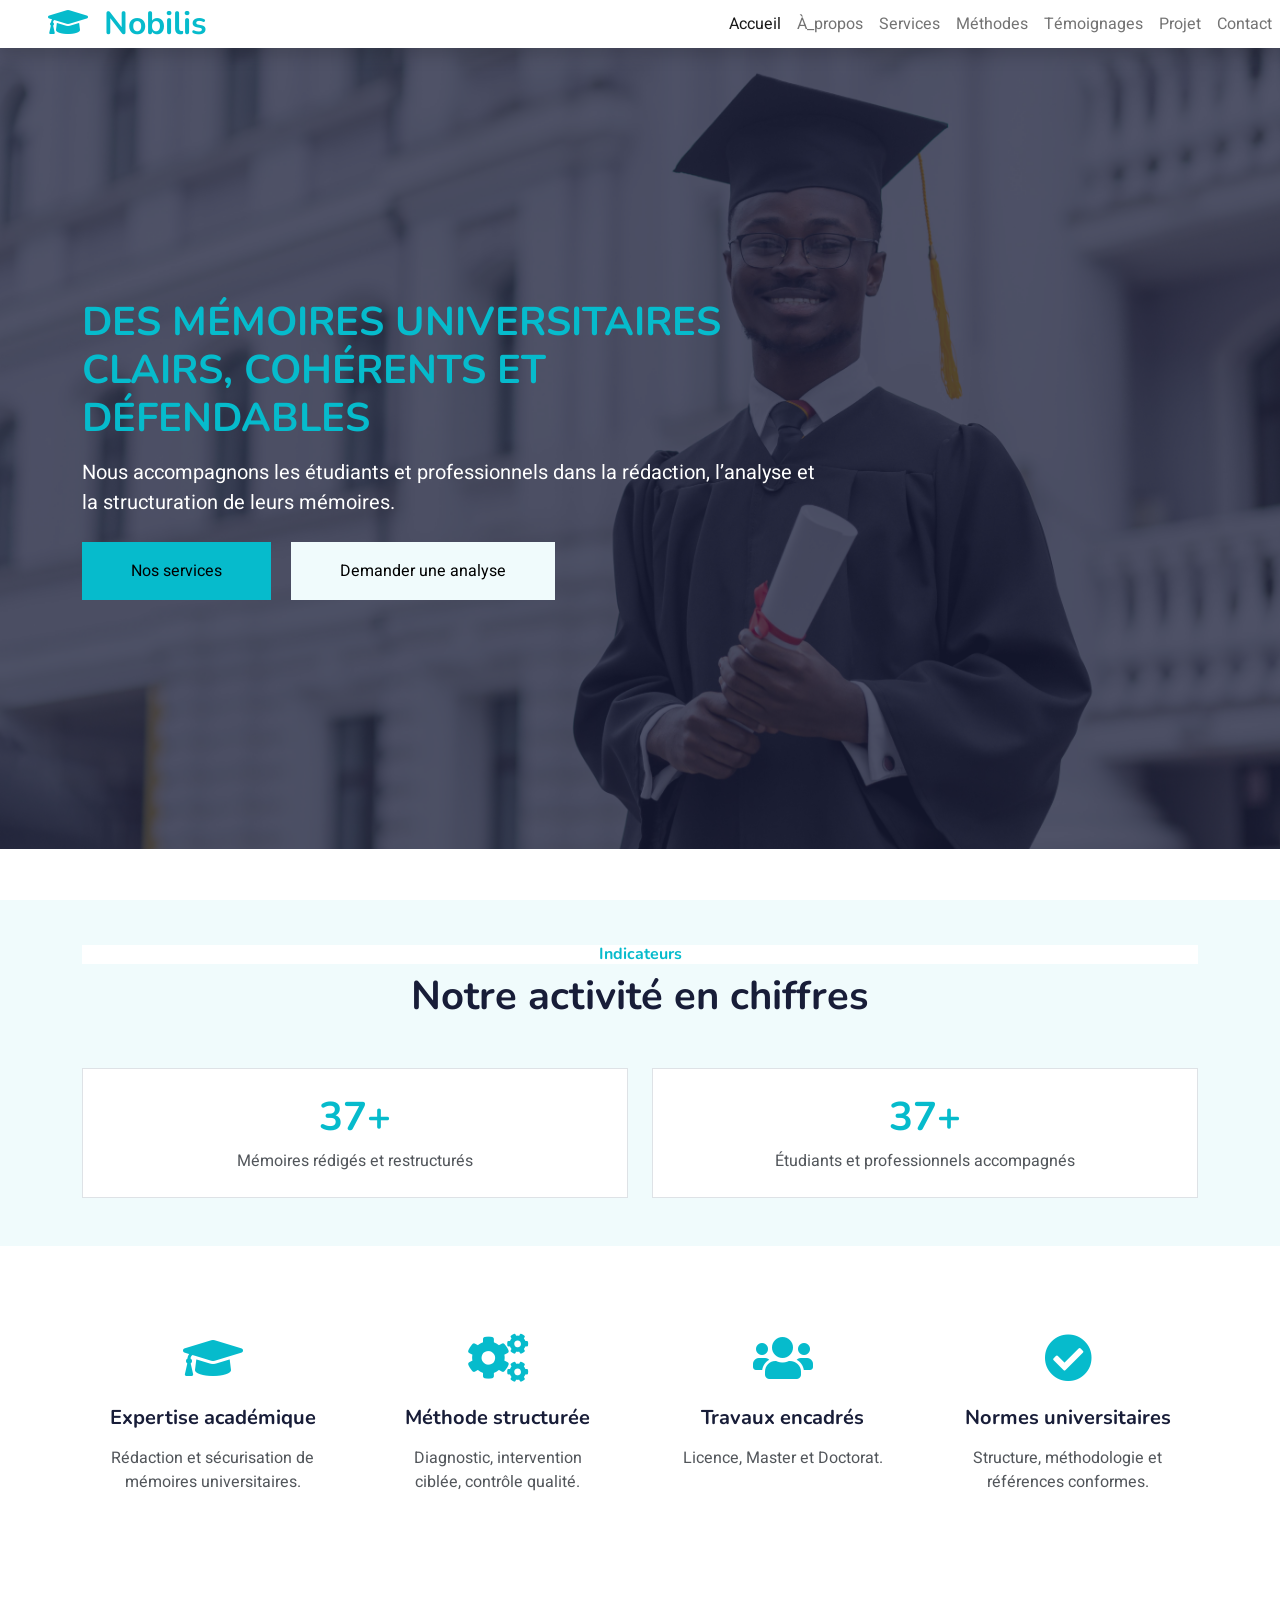
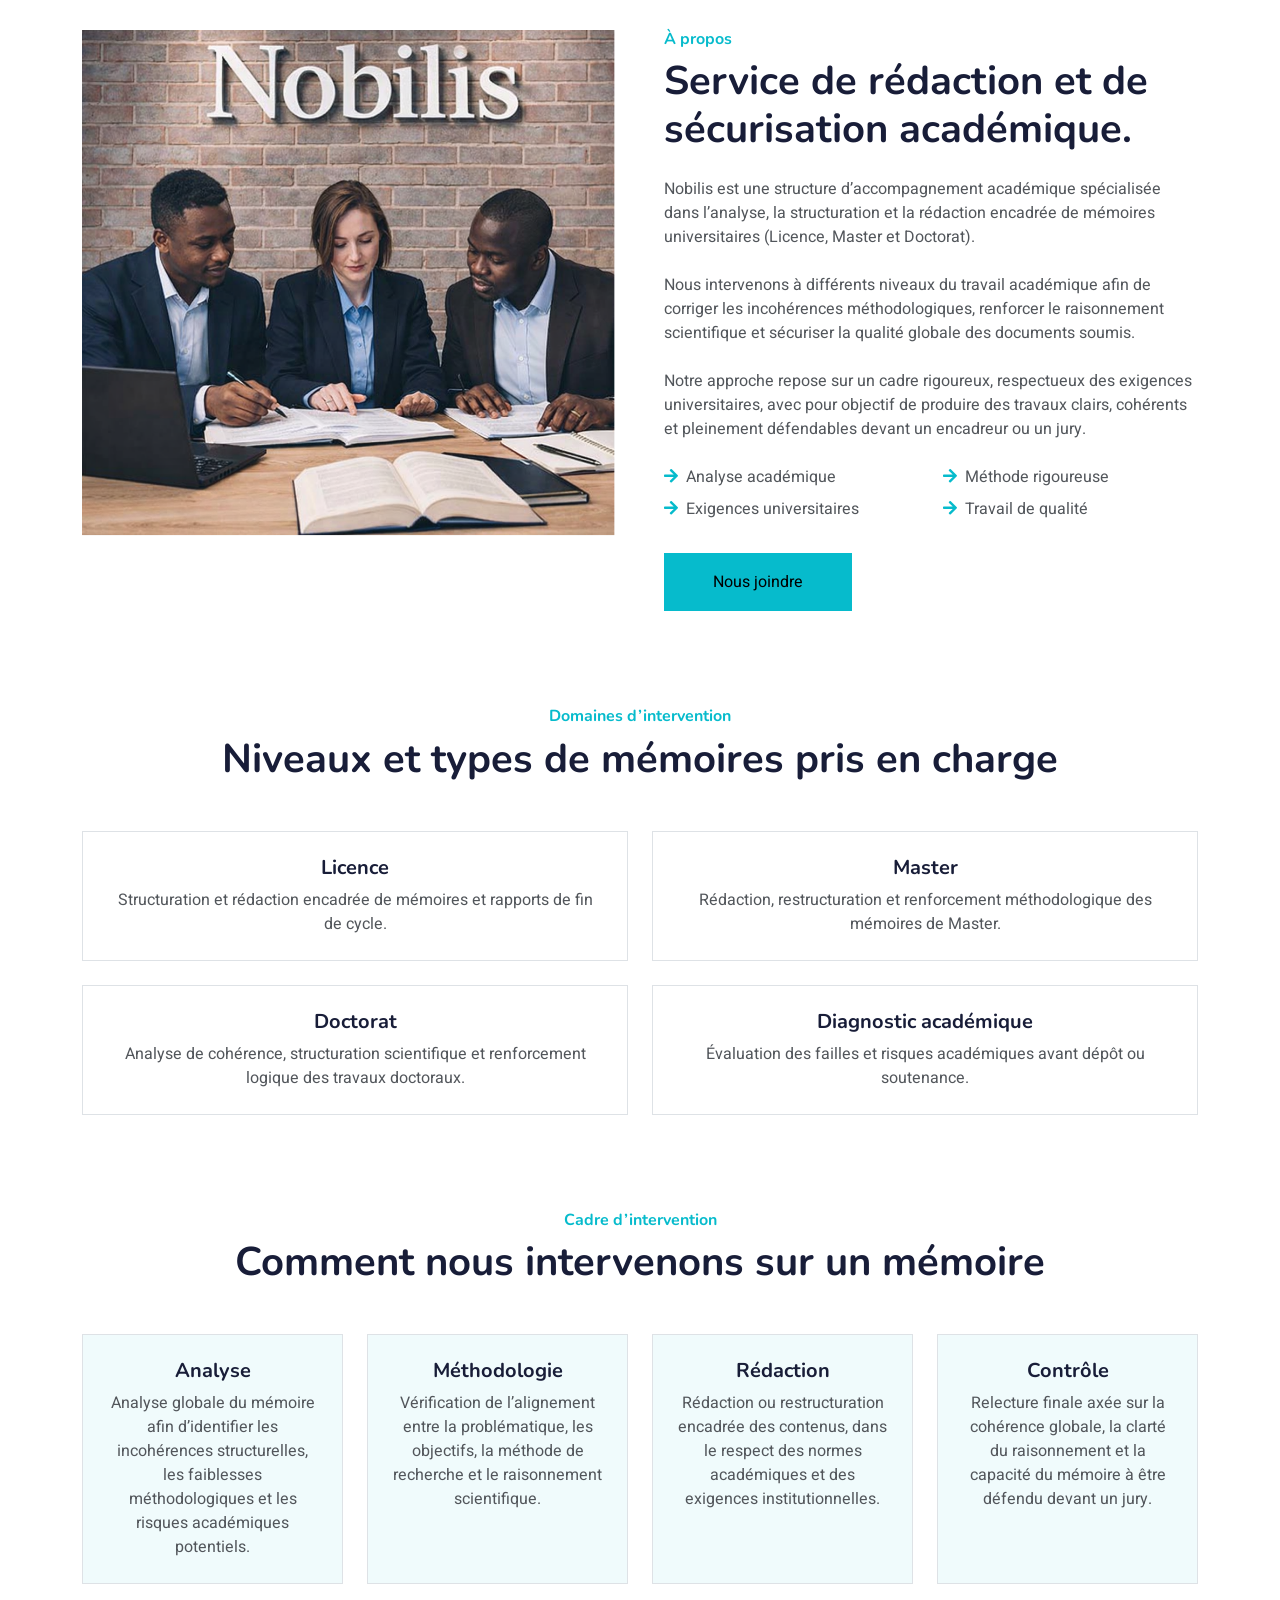
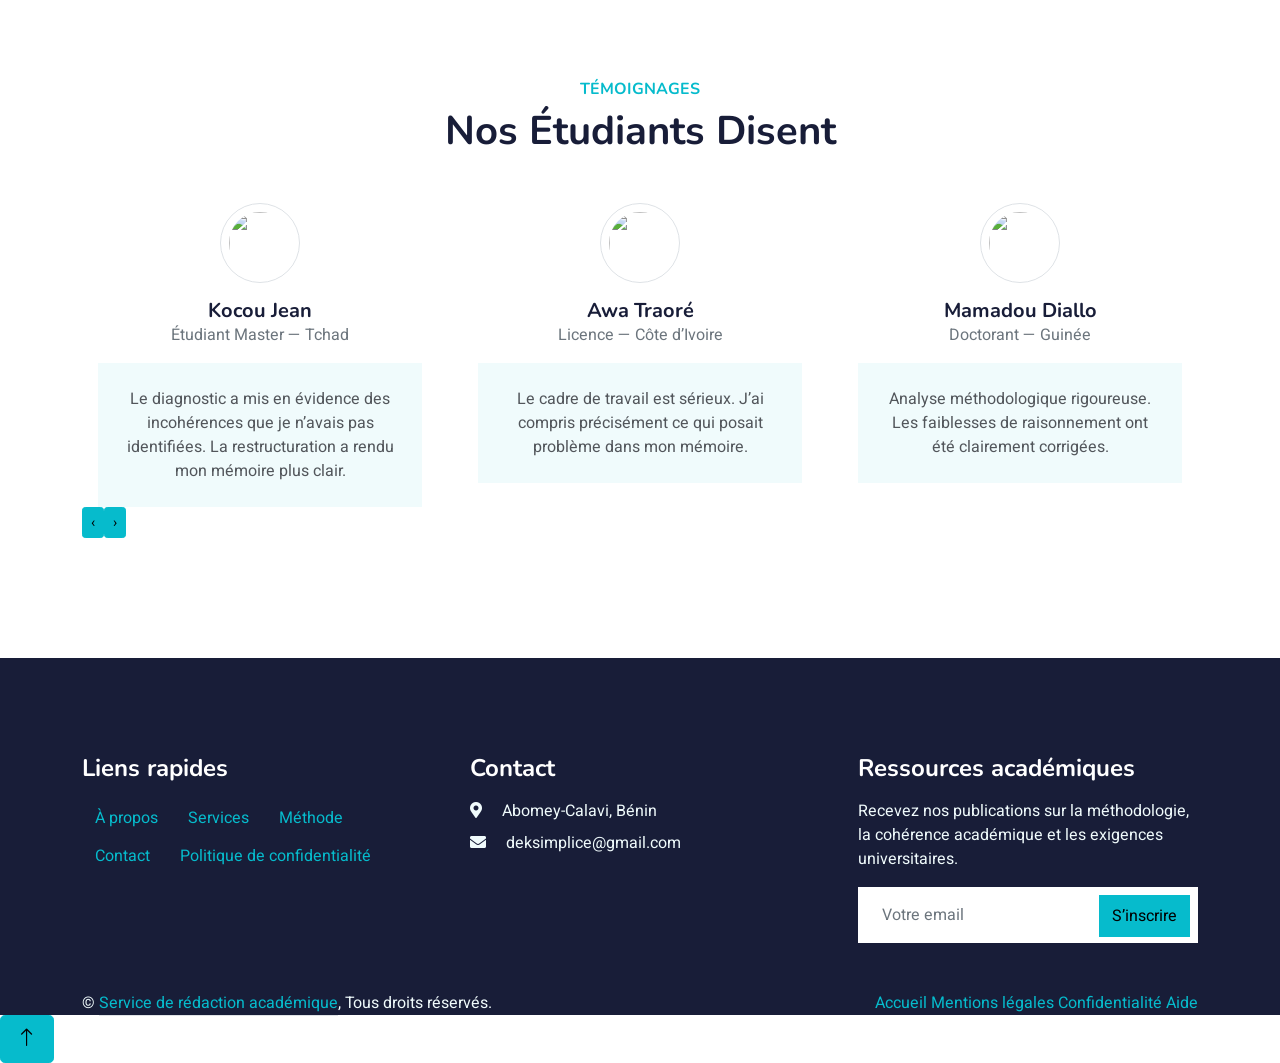
==== commit e43b6a96: "ajout de la page de projet" ====
--- a/index.html
+++ b/index.html
@@ -60,6 +60,7 @@
 
             <a href="method.html" class="nav-item nav-link">Méthodes</a>
             <a href="testimonial.html" class="nav-item nav-link">Témoignages</a>
+            <a href="projet.html" class="nav-item nav-link">Projet</a>
 
             <a href="contact.html" class="nav-item nav-link">Contact</a>
 
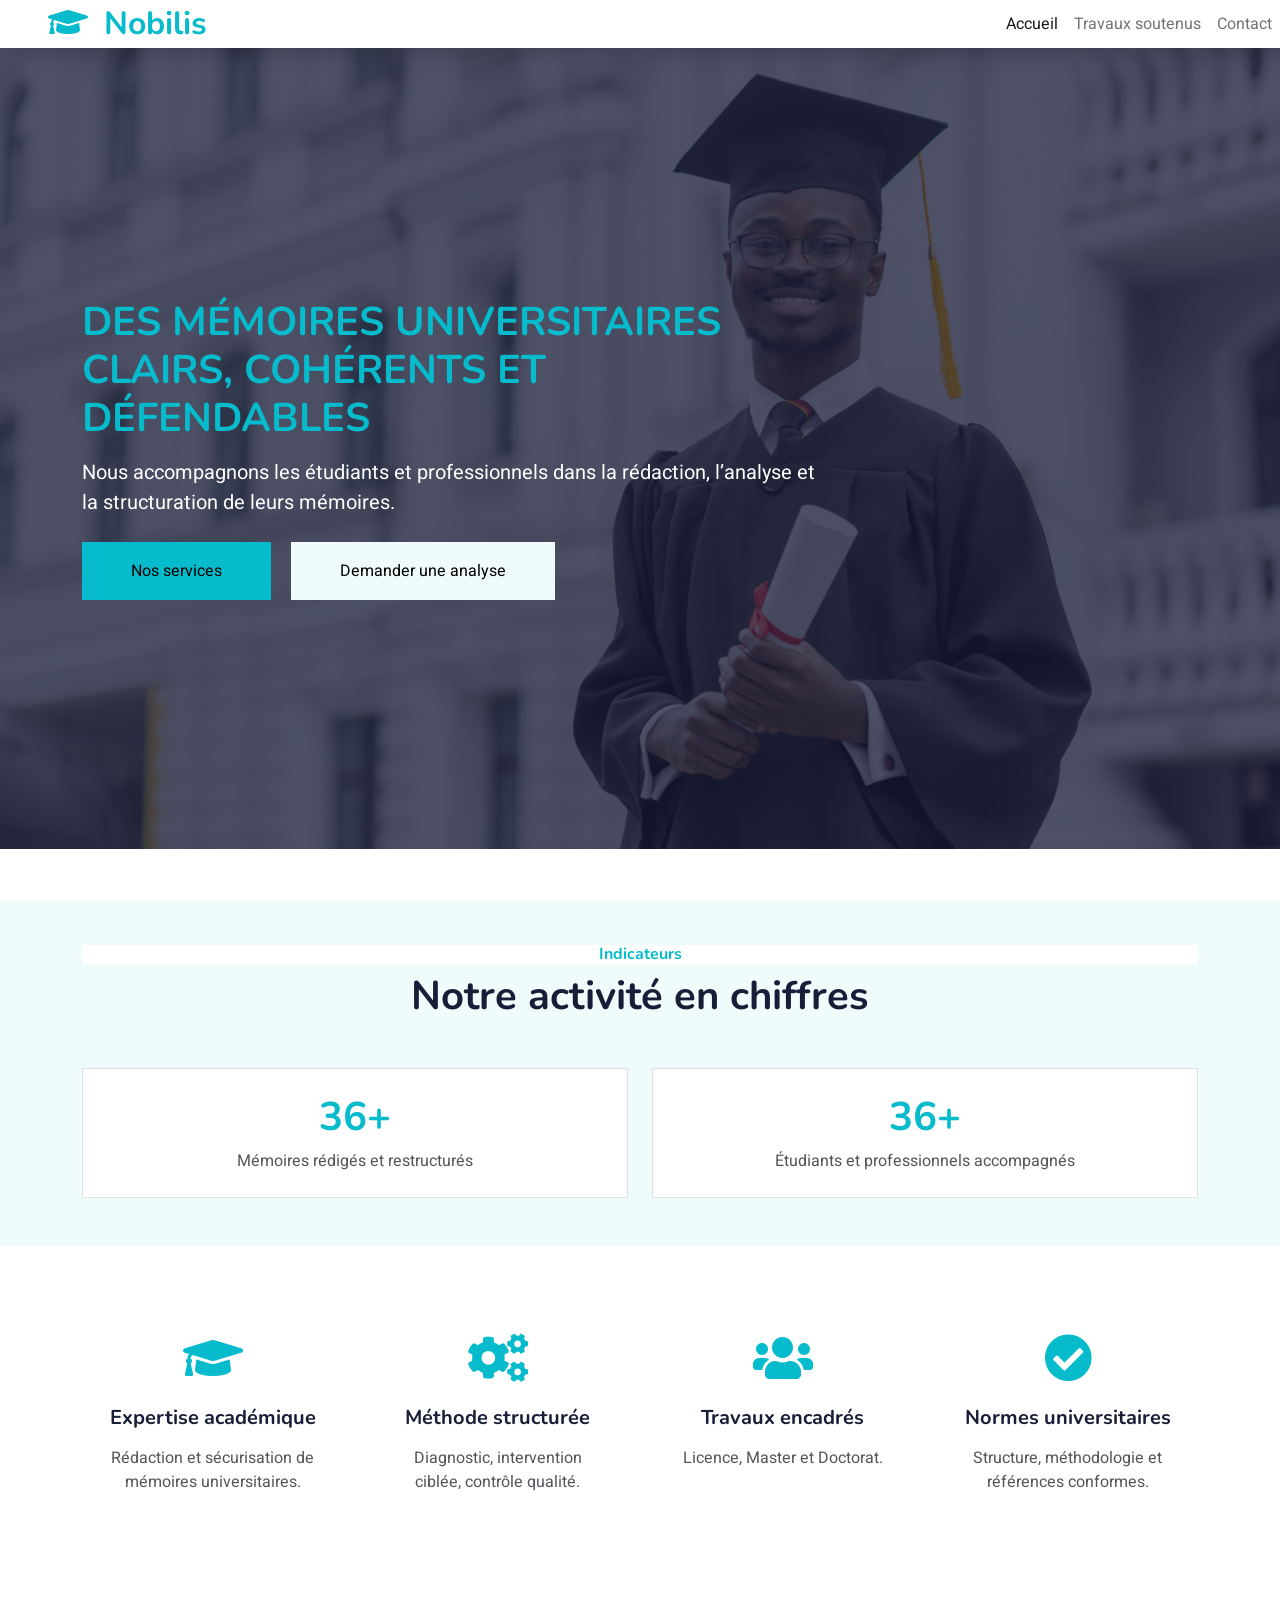
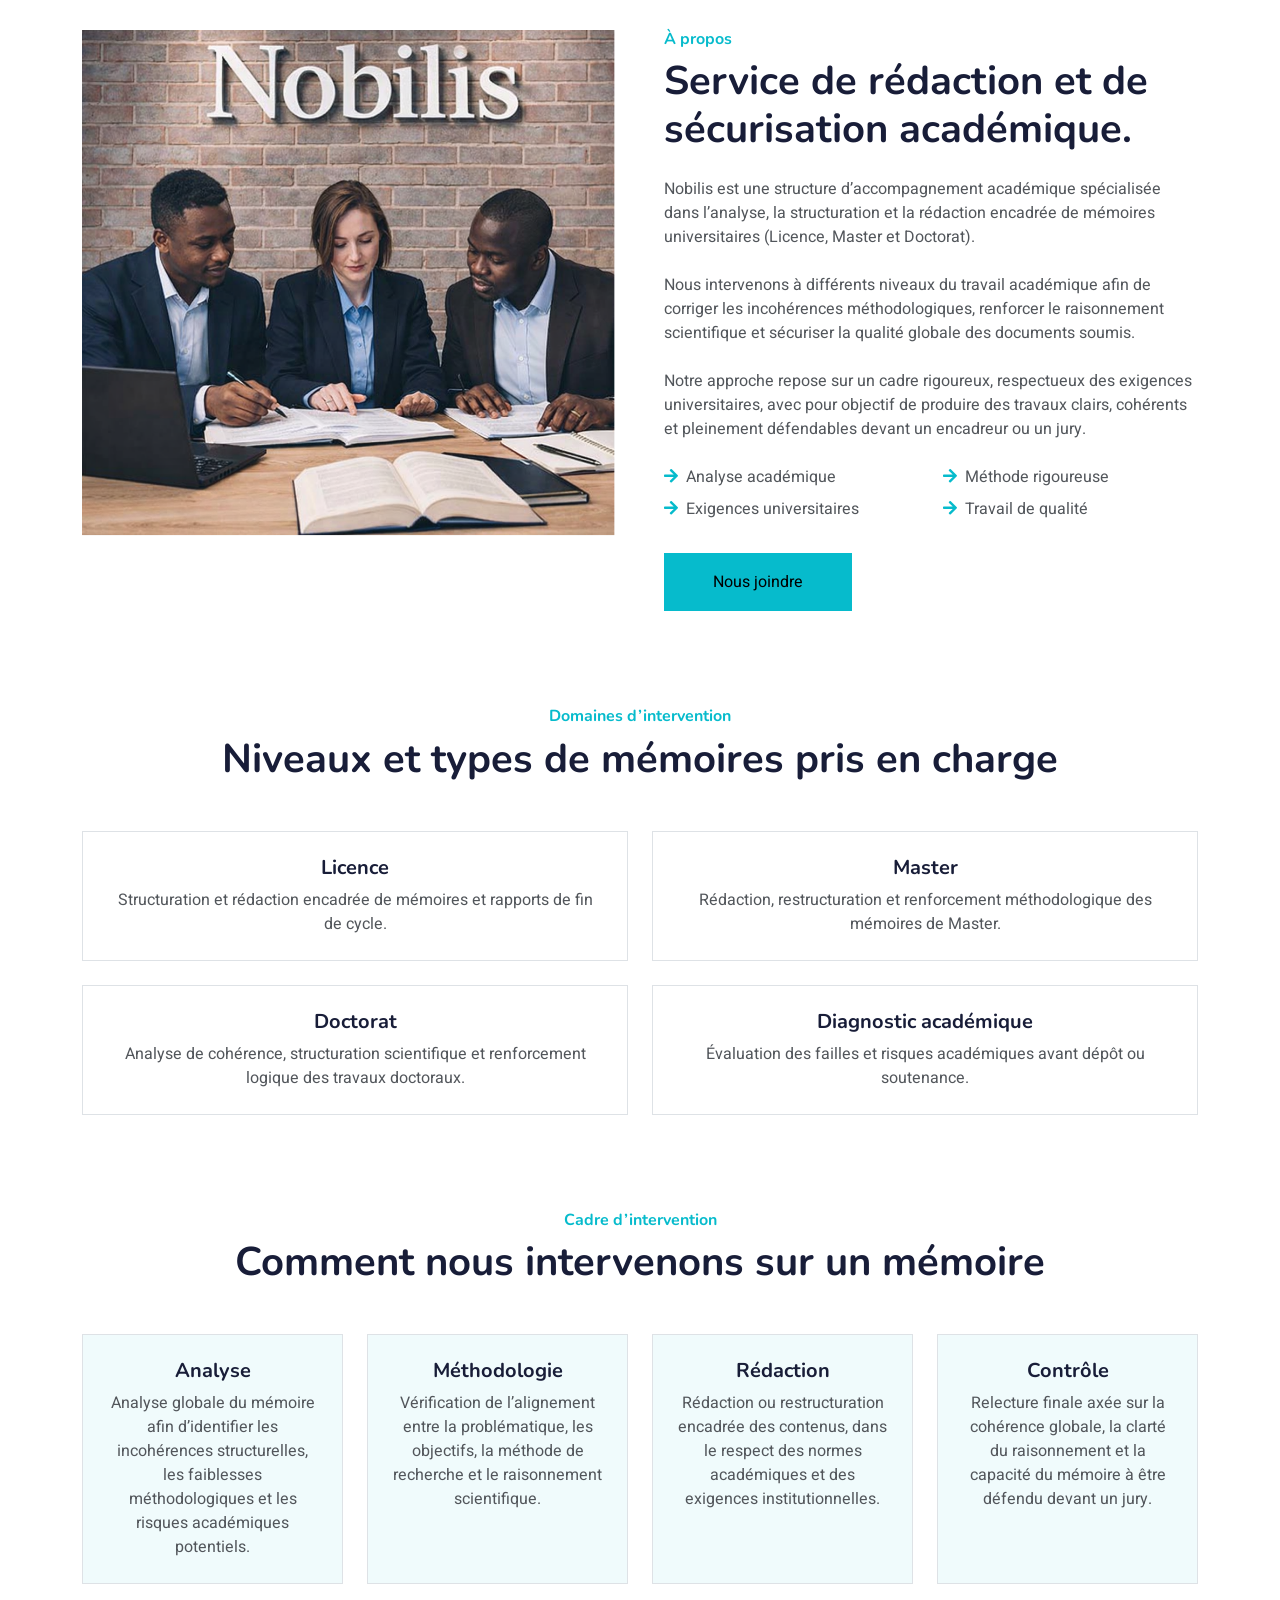
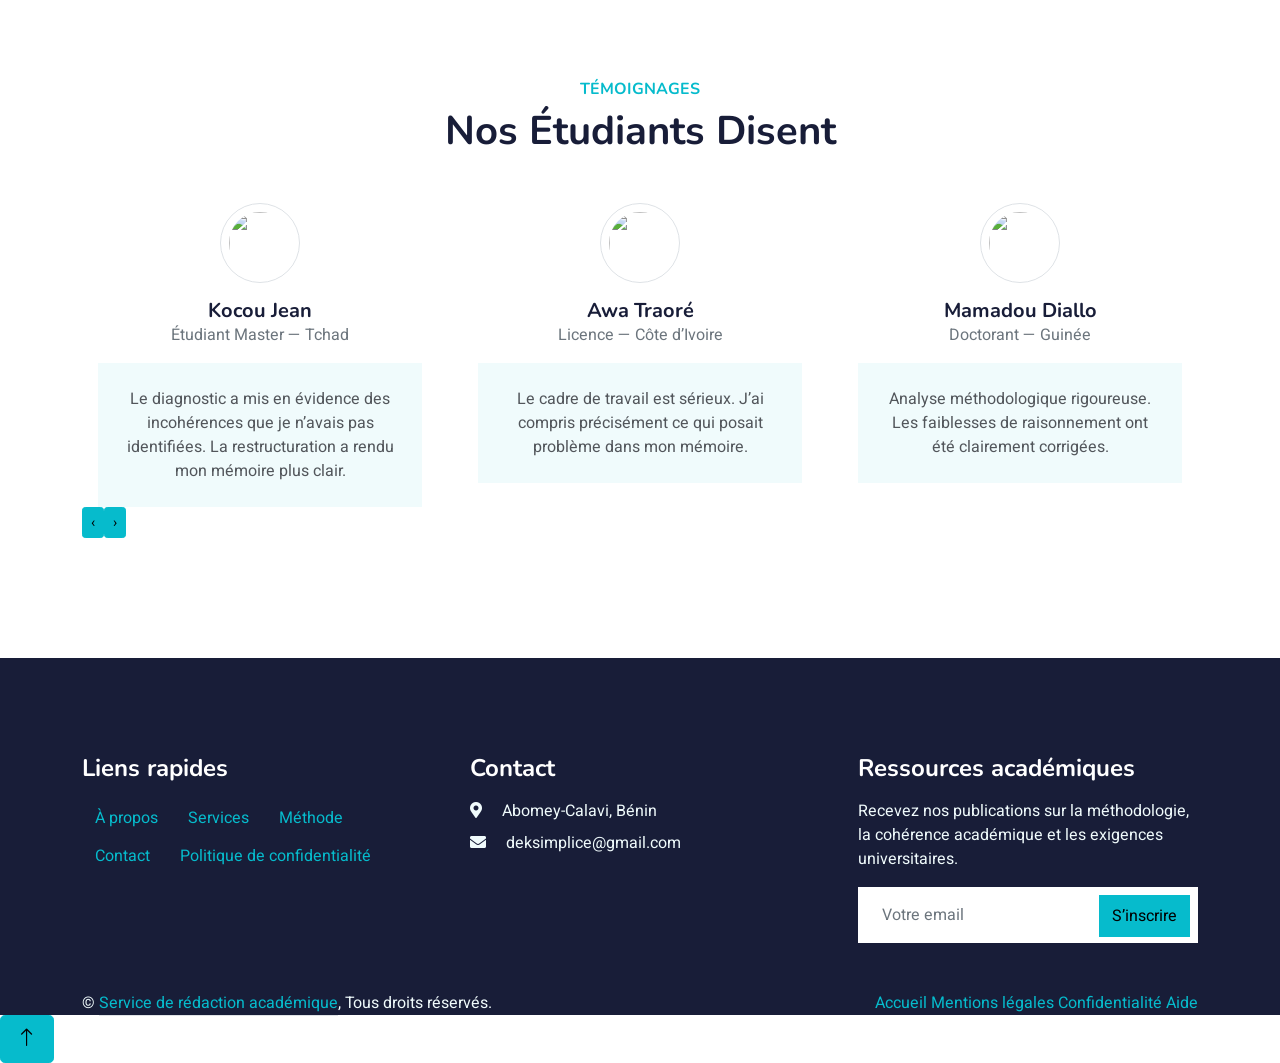
==== commit 70a6a20b: "ajout de la pa" ====
--- a/index.html
+++ b/index.html
@@ -54,13 +54,7 @@
 
             <a href="index.html" class="nav-item nav-link active">Accueil</a>
 
-            <a href="about.html" class="nav-item nav-link">À_propos</a>
-
-            <a href="services.html" class="nav-item nav-link">Services</a>
-
-            <a href="method.html" class="nav-item nav-link">Méthodes</a>
-            <a href="testimonial.html" class="nav-item nav-link">Témoignages</a>
-            <a href="projet.html" class="nav-item nav-link">Projet</a>
+            <a href="projet.html" class="nav-item nav-link">Travaux soutenus</a>
 
             <a href="contact.html" class="nav-item nav-link">Contact</a>
 
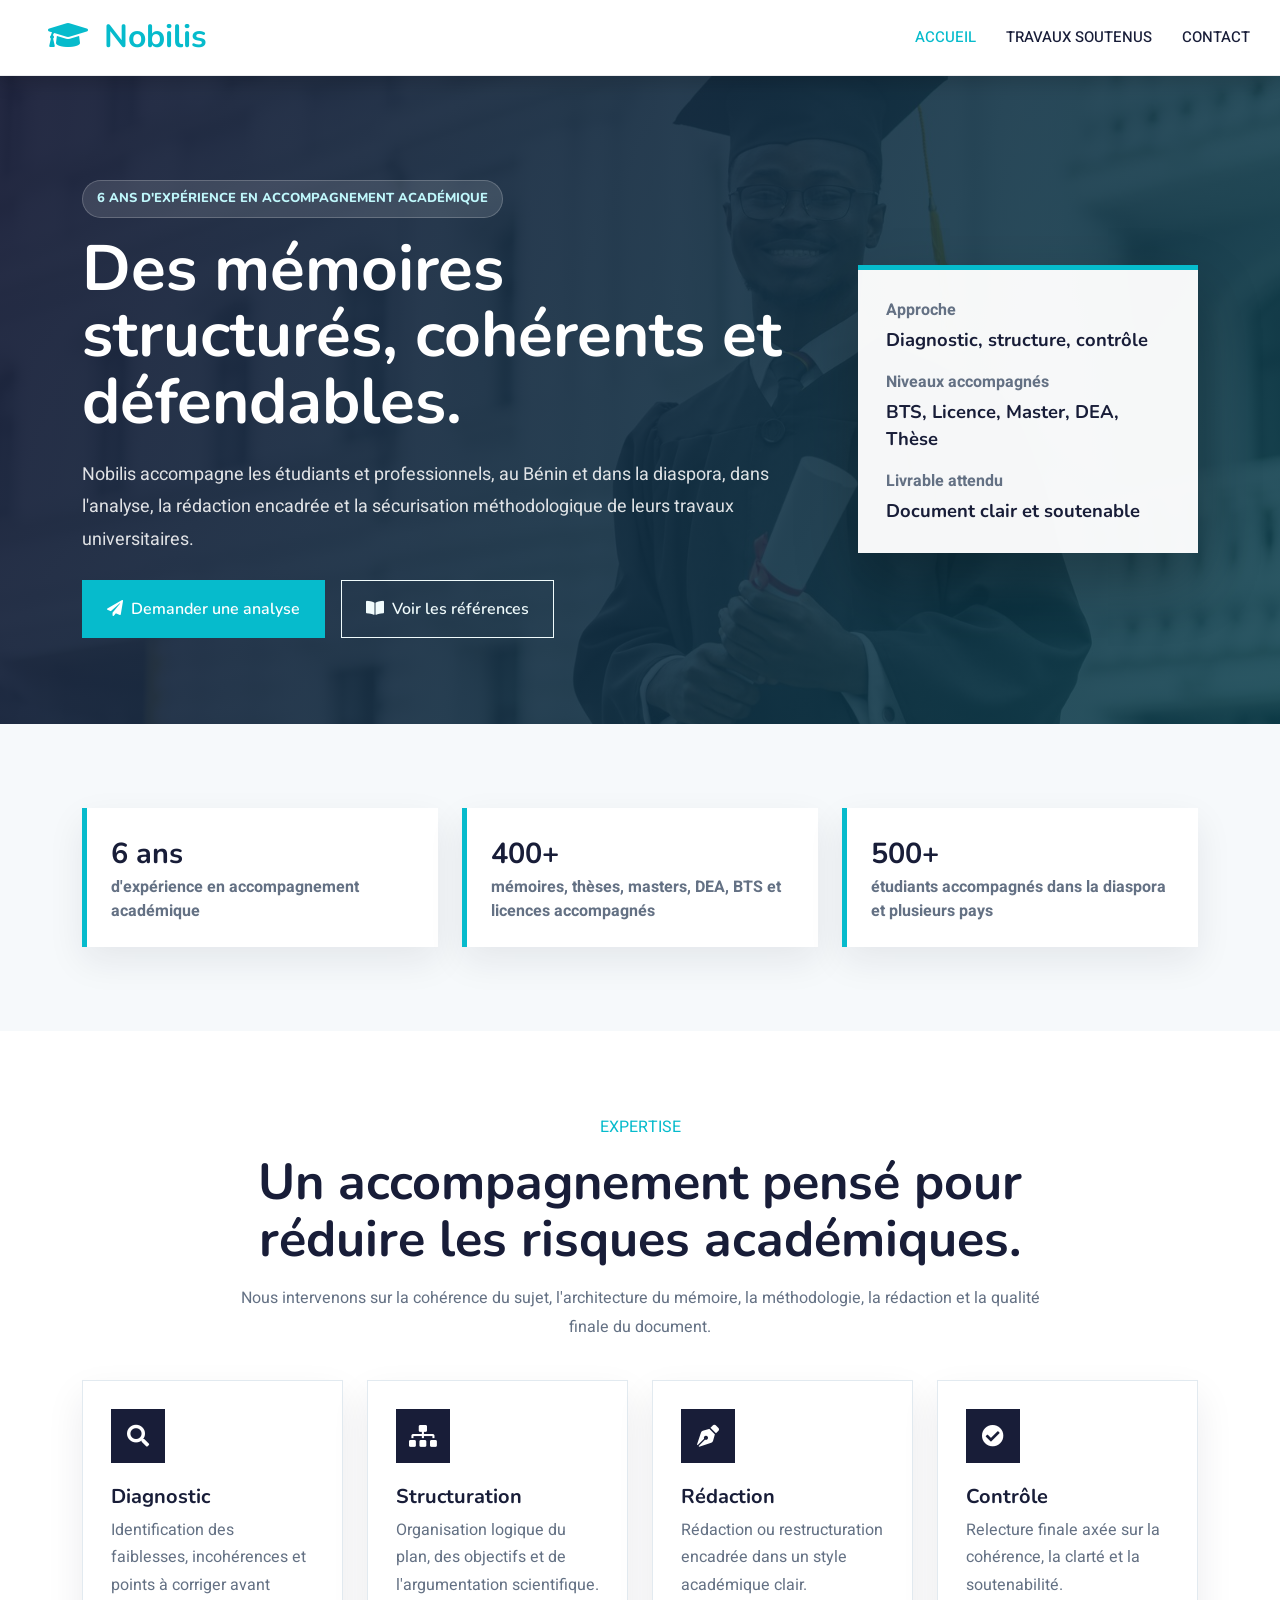
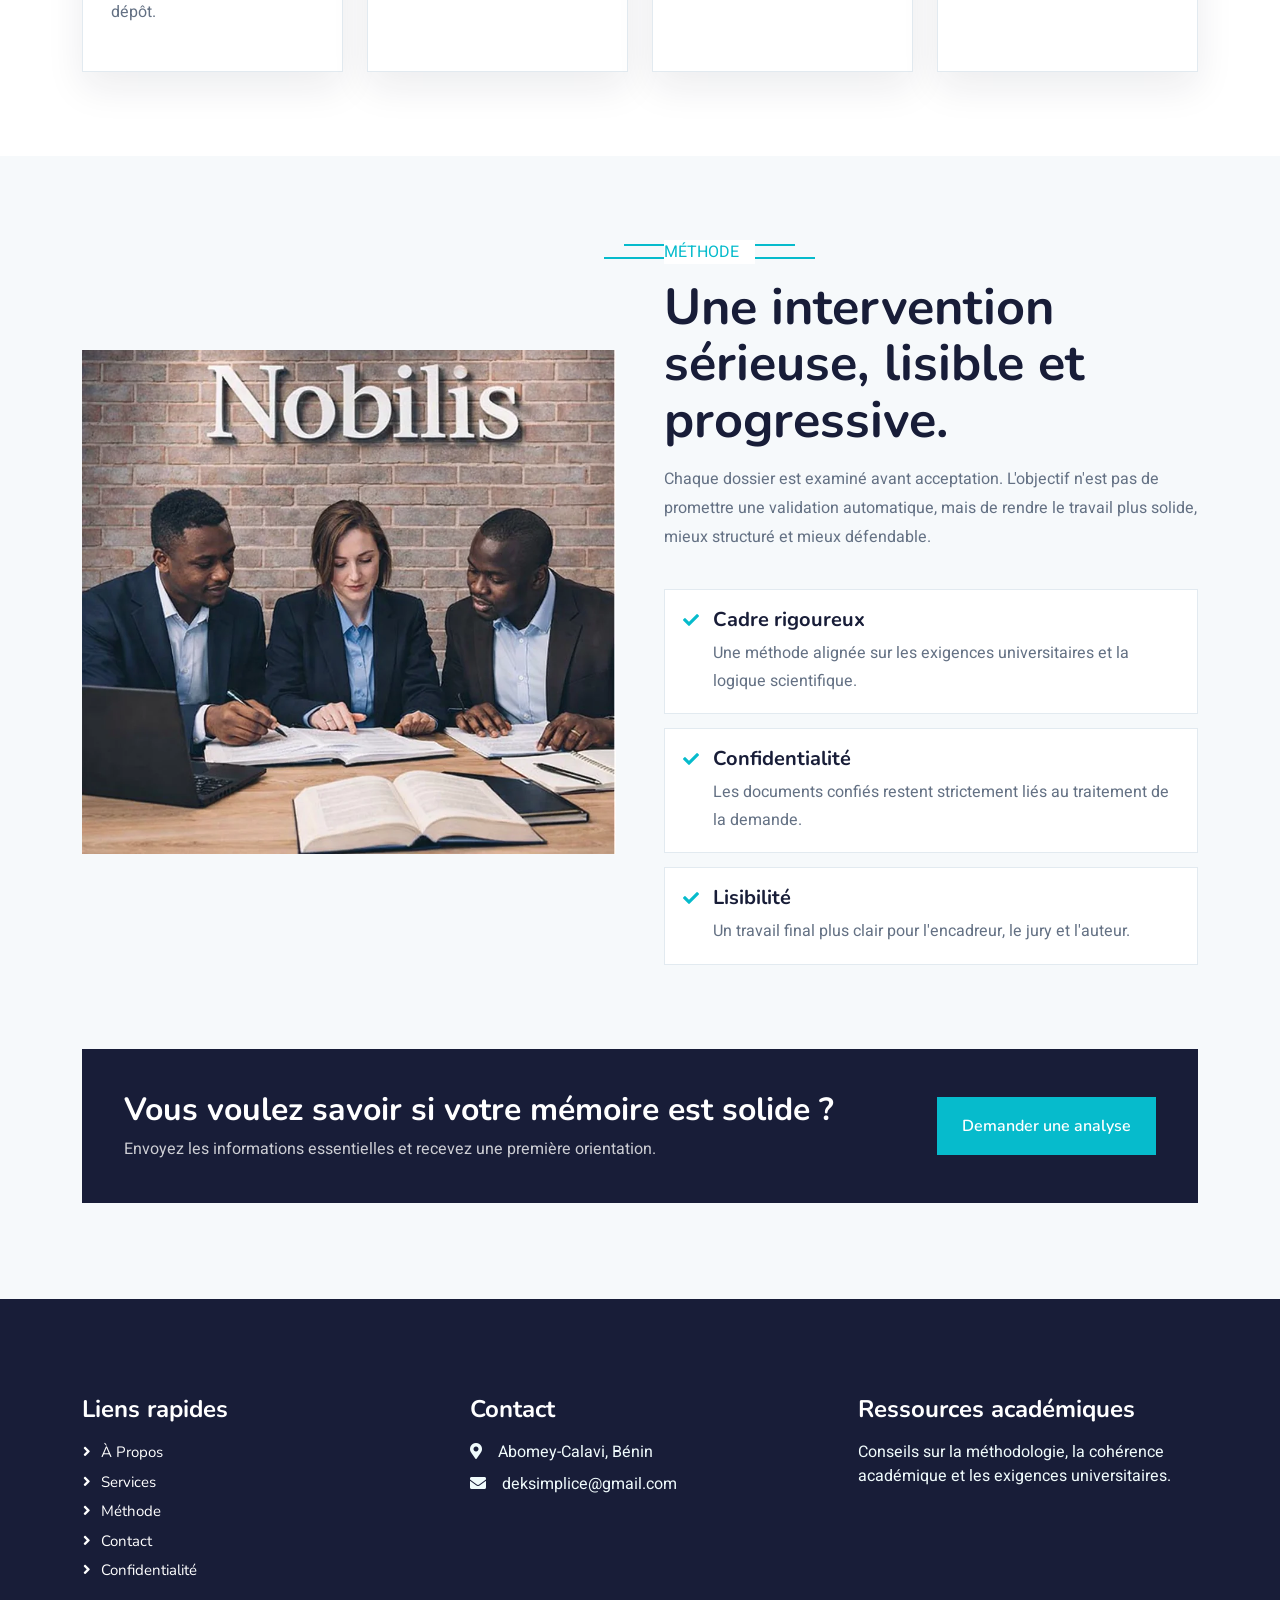
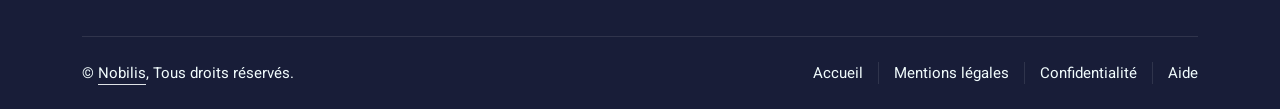
==== commit d7dca91c: "Modificatio" ====
--- a/index.html
+++ b/index.html
@@ -1,631 +1,126 @@
 <!DOCTYPE html>
-<html lang="en">
+<html lang="fr">
 
 <head>
     <meta charset="utf-8">
-    <title>nobilis</title>
+    <title>Nobilis - Accompagnement académique premium</title>
     <meta content="width=device-width, initial-scale=1.0" name="viewport">
-    <meta content="" name="keywords">
-    <meta content="" name="description">
-
-    <!-- Favicon -->
-    <link href="img/favicon.ico" rel="icon">
-
-    <!-- Google Web Fonts -->
+    <meta content="accompagnement académique, mémoire, thèse, rédaction universitaire" name="keywords">
+    <meta content="Nobilis accompagne les étudiants et professionnels dans la structuration, la rédaction et la sécurisation de leurs travaux académiques." name="description">
+    <link href="img/nobilt.png" rel="icon">
     <link rel="preconnect" href="https://fonts.googleapis.com">
     <link rel="preconnect" href="https://fonts.gstatic.com" crossorigin>
     <link href="https://fonts.googleapis.com/css2?family=Heebo:wght@400;500;600&family=Nunito:wght@600;700;800&display=swap" rel="stylesheet">
-
-    <!-- Icon Font Stylesheet -->
     <link href="https://cdnjs.cloudflare.com/ajax/libs/font-awesome/5.10.0/css/all.min.css" rel="stylesheet">
     <link href="https://cdn.jsdelivr.net/npm/bootstrap-icons@1.4.1/font/bootstrap-icons.css" rel="stylesheet">
-
-    <!-- Libraries Stylesheet -->
-    <link href="lib/animate/animate.min.css" rel="stylesheet">
-    <link href="lib/owlcarousel/assets/owl.carousel.min.css" rel="stylesheet">
-
-    <!-- Customized Bootstrap Stylesheet -->
     <link href="css/bootstrap.min.css" rel="stylesheet">
-
-    <!-- Template Stylesheet -->
     <link href="css/style.css" rel="stylesheet">
 </head>
 
-<body>
-    <!-- Spinner Start -->
+<body class="premium-page">
     <div id="spinner" class="show bg-white position-fixed translate-middle w-100 vh-100 top-50 start-50 d-flex align-items-center justify-content-center">
-        <div class="spinner-border text-primary" style="width: 3rem; height: 3rem;" role="status">
-            <span class="sr-only">Loading...</span>
+        <div class="spinner-border text-primary" style="width: 3rem; height: 3rem;" role="status"><span class="sr-only">Chargement...</span></div>
+    </div>
+
+    <nav class="navbar navbar-expand-lg bg-white navbar-light shadow sticky-top p-0 premium-nav">
+        <a href="index.html" class="navbar-brand d-flex align-items-center px-4 px-lg-5"><h2 class="m-0 text-primary"><i class="fa fa-graduation-cap me-3"></i>Nobilis</h2></a>
+        <button type="button" class="navbar-toggler me-4" data-bs-toggle="collapse" data-bs-target="#navbarCollapse" aria-label="Afficher le menu"><span class="navbar-toggler-icon"></span></button>
+        <div class="collapse navbar-collapse" id="navbarCollapse">
+            <div class="navbar-nav ms-auto p-4 p-lg-0">
+                <a href="index.html" class="nav-item nav-link active">Accueil</a>
+                <a href="projet.html" class="nav-item nav-link">Travaux soutenus</a>
+                <a href="contact.html" class="nav-item nav-link">Contact</a>
+            </div>
         </div>
-    </div>
-    <!-- Spinner End -->
+    </nav>
 
-
-    <!-- Navbar Start -->
-    <nav class="navbar navbar-expand-lg bg-white navbar-light shadow sticky-top p-0">
-        <a href="index.html" class="navbar-brand d-flex align-items-center px-4 px-lg-5">
-            <h2 class="m-0 text-primary"><i class="fa fa-graduation-cap me-3"></i>Nobilis</h2>
-        </a>
-        <button type="button" class="navbar-toggler me-4" data-bs-toggle="collapse" data-bs-target="#navbarCollapse">
-            <span class="navbar-toggler-icon"></span>
-        </button>
-         <div class="collapse navbar-collapse" id="navbarCollapse">
-        <div class="navbar-nav ms-auto p-4 p-lg-0">
-
-            <a href="index.html" class="nav-item nav-link active">Accueil</a>
-
-            <a href="projet.html" class="nav-item nav-link">Travaux soutenus</a>
-
-            <a href="contact.html" class="nav-item nav-link">Contact</a>
-
-        </div>
-    </div>
-    </nav>
-    <!-- Navbar End -->
-
-
-    <!-- Carousel Start -->
-<!-- Hero Start -->
-<div class="container-fluid p-0 mb-5">
-    <div class="position-relative">
-
-        <!-- Image de fond -->
-        <img class="img-fluid w-100" src="img/carousel-1.jpg" alt="Nobilis"
-             style="min-height: 500px; object-fit: cover;">
-
-        <!-- Overlay -->
-        <div class="position-absolute top-0 start-0 w-100 h-100 d-flex align-items-center"
-             style="background: rgba(24, 29, 56, .75);">
-
-            <div class="container">
-                <div class="row justify-content-start">
-                    <div class="col-sm-10 col-lg-8">
-
-
-                        <h1 class="text-primary text-uppercase mb-3 wow fadeInDown">
-                            Des mémoires universitaires<br>
-                            clairs, cohérents et défendables
-                        </h1>
-
-                        <p class="fs-5 text-white mb-4">
-                            Nous accompagnons les étudiants et professionnels dans la rédaction,
-                            l’analyse et la structuration de leurs mémoires.
-                        </p>
-
-                        <a href="services.html"
-                           class="btn btn-primary py-md-3 px-md-5 me-3 wow fadeInLeft">
-                            Nos services
-                        </a>
-
-                        <a href="https://wa.me/22994776256?text=Bonjour%20Nobilis%2C%20je%20souhaite%20demander%20une%20analyse%20acad%C3%A9mique%20de%20mon%20m%C3%A9moire."
-                           target="_blank"
-                           class="btn btn-light py-md-3 px-md-5 wow fadeInRight">
-                            Demander une analyse
-                        </a>
-
+    <header class="premium-hero">
+        <div class="container">
+            <div class="row align-items-center g-5">
+                <div class="col-lg-8">
+                    <span class="premium-kicker">6 ans d'expérience en accompagnement académique</span>
+                    <h1>Des mémoires structurés, cohérents et défendables.</h1>
+                    <p class="mt-4 mb-4">Nobilis accompagne les étudiants et professionnels, au Bénin et dans la diaspora, dans l'analyse, la rédaction encadrée et la sécurisation méthodologique de leurs travaux universitaires.</p>
+                    <div class="d-flex flex-wrap gap-3">
+                        <a href="contact.html" class="btn btn-primary py-3 px-4"><i class="fa fa-paper-plane me-2"></i>Demander une analyse</a>
+                        <a href="projet.html" class="btn btn-outline-light py-3 px-4"><i class="fa fa-book-open me-2"></i>Voir les références</a>
                     </div>
                 </div>
-            </div>
-
-        </div>
-    </div>
-</div>
-<!-- Hero End -->
-
-
-    <!-- Carousel End -->
-
-<div class="container-xxl py-5 bg-light">
-    <div class="container">
-
-    <div class="text-center mb-5">
-            <h6 class="section-title bg-white text-center text-primary px-3">
-               Indicateurs
-            </h6>
-            <h1 class="mb-3">
-                Notre activité en chiffres
-            </h1>
-        </div>
-
-        <!-- Compteurs -->
-        <div class="row g-4 text-center">
-
-            <!-- Compteur 1 -->
-            <div class="col-lg-6 col-md-6">
-                <div class="border rounded p-4 h-100 bg-white">
-                    <h1 class="text-primary mb-2">
-                        <span class="counter" data-target="120">0</span>+
-                    </h1>
-                    <p class="mb-0">Mémoires rédigés et restructurés</p>
-                </div>
-            </div>
-
-            <!-- Compteur 2 -->
-            <div class="col-lg-6 col-md-6">
-                <div class="border rounded p-4 h-100 bg-white">
-                    <h1 class="text-primary mb-2">
-                        <span class="counter" data-target="95">0</span>+
-                    </h1>
-                    <p class="mb-0">Étudiants et professionnels accompagnés</p>
-                </div>
-            </div>
-
-        </div>
-
-    </div>
-</div>
-
-    <!-- Service Start -->
-    <div class="container-xxl py-5">
-    <div class="container">
-        <div class="row g-4">
-
-            <!-- Expertise académique -->
-            <div class="col-lg-3 col-sm-6 wow fadeInUp" data-wow-delay="0.1s">
-                <div class="service-item text-center pt-3">
-                    <div class="p-4">
-                        <i class="fa fa-3x fa-graduation-cap text-primary mb-4"></i>
-                        <h5 class="mb-3">Expertise académique</h5>
-                        <p>Rédaction et sécurisation de mémoires universitaires.</p>
-                    </div>
-                </div>
-            </div>
-
-            <!-- Méthode structurée -->
-            <div class="col-lg-3 col-sm-6 wow fadeInUp" data-wow-delay="0.3s">
-                <div class="service-item text-center pt-3">
-                    <div class="p-4">
-                        <i class="fa fa-3x fa-cogs text-primary mb-4"></i>
-                        <h5 class="mb-3">Méthode structurée</h5>
-                        <p>Diagnostic, intervention ciblée, contrôle qualité.</p>
-                    </div>
-                </div>
-            </div>
-
-            <!-- Travaux encadrés -->
-            <div class="col-lg-3 col-sm-6 wow fadeInUp" data-wow-delay="0.5s">
-                <div class="service-item text-center pt-3">
-                    <div class="p-4">
-                        <i class="fa fa-3x fa-users text-primary mb-4"></i>
-                        <h5 class="mb-3">Travaux encadrés</h5>
-                        <p>Licence, Master et Doctorat.</p>
-                    </div>
-                </div>
-            </div>
-
-            <!-- Normes universitaires -->
-            <div class="col-lg-3 col-sm-6 wow fadeInUp" data-wow-delay="0.7s">
-                <div class="service-item text-center pt-3">
-                    <div class="p-4">
-                        <i class="fa fa-3x fa-check-circle text-primary mb-4"></i>
-                        <h5 class="mb-3">Normes universitaires</h5>
-                        <p>Structure, méthodologie et références conformes.</p>
-                    </div>
-                </div>
-            </div>
-
-        </div>
-    </div>
-</div>
-
-    <!-- Service End -->
-
-
-    <!-- About Start -->
-    <div class="container-xxl py-5">
-        <div class="container">
-            <div class="row g-5">
-                <div class="col-lg-6 wow fadeInUp" data-wow-delay="0.1s" style="min-height: 400px;">
-                    <div class="position-relative h-100">
-                        <img class="img-fluid position-absolute w-100 h-120" src="img/nobilt.png" alt="" style="object-fit: cover;">
-                    </div>
-                </div>
-                <div class="col-lg-6 wow fadeInUp" data-wow-delay="0.3s">
-                    <h6 class="section-title bg-white text-start text-primary pe-3">À propos</h6>
-                    <h1 class="mb-4">Service de rédaction et de sécurisation académique.</h1>
-                <p class="mb-4">
-                Nobilis est une structure d’accompagnement académique spécialisée dans
-                l’analyse, la structuration et la rédaction encadrée de mémoires universitaires
-                (Licence, Master et Doctorat).
-                </p>
-
-                <p class="mb-4">
-                Nous intervenons à différents niveaux du travail académique afin de corriger
-                les incohérences méthodologiques, renforcer le raisonnement scientifique
-                et sécuriser la qualité globale des documents soumis.
-                </p>
-
-                <p class="mb-0">
-                Notre approche repose sur un cadre rigoureux, respectueux des exigences
-                universitaires, avec pour objectif de produire des travaux clairs,
-                cohérents et pleinement défendables devant un encadreur ou un jury.
-                </p>
-                <br>
-                    <div class="row gy-2 gx-4 mb-4">
-                        <div class="col-sm-6">
-                            <p class="mb-0"><i class="fa fa-arrow-right text-primary me-2"></i>Analyse académique</p>
-                        </div>
-                        <div class="col-sm-6">
-                            <p class="mb-0"><i class="fa fa-arrow-right text-primary me-2"></i>Méthode rigoureuse</p>
-                        </div>
-                        <div class="col-sm-6">
-                            <p class="mb-0"><i class="fa fa-arrow-right text-primary me-2"></i>Exigences universitaires</p>
-                        </div>
-                       
-                        <div class="col-sm-6">
-                            <p class="mb-0"><i class="fa fa-arrow-right text-primary me-2"></i>Travail de qualité</p>
-                        </div>
-                    </div>
-                    <a class="btn btn-primary py-3 px-5 mt-2" href="https://wa.me/22994776256?text=Bonjour%20Nobilis%2C%20je%20souhaite%20demander%20une%20analyse%20acad%C3%A9mique%20de%20mon%20m%C3%A9moire.">Nous joindre</a>
-                </div>
-            </div>
-        </div>
-    </div>
-    <!-- About End -->
-
-
-    <!-- Categories Start -->
-    <div class="container-xxl py-5 category">
-    <div class="container">
-
-        <!-- Titre de section -->
-        <div class="text-center mb-5">
-            <h6 class="section-title bg-white text-center text-primary px-3">
-                Domaines d’intervention
-            </h6>
-            <h1 class="mb-3">
-                Niveaux et types de mémoires pris en charge
-            </h1>
-        </div>
-
-        <!-- Grille des catégories -->
-        <div class="row g-4">
-
-            <!-- Licence -->
-            <div class="col-lg-6 col-md-6">
-                <div class="border rounded p-4 h-100 text-center">
-                    <h5 class="mb-2">Licence</h5>
-                    <p class="mb-0">
-                        Structuration et rédaction encadrée de mémoires et rapports de fin de cycle.
-                    </p>
-                </div>
-            </div>
-
-            <!-- Master -->
-            <div class="col-lg-6 col-md-6">
-                <div class="border rounded p-4 h-100 text-center">
-                    <h5 class="mb-2">Master</h5>
-                    <p class="mb-0">
-                        Rédaction, restructuration et renforcement méthodologique des mémoires de Master.
-                    </p>
-                </div>
-            </div>
-
-            <!-- Doctorat -->
-            <div class="col-lg-6 col-md-6">
-                <div class="border rounded p-4 h-100 text-center">
-                    <h5 class="mb-2">Doctorat</h5>
-                    <p class="mb-0">
-                        Analyse de cohérence, structuration scientifique et renforcement logique des travaux doctoraux.
-                    </p>
-                </div>
-            </div>
-
-            <!-- Diagnostic -->
-            <div class="col-lg-6 col-md-6">
-                <div class="border rounded p-4 h-100 text-center">
-                    <h5 class="mb-2">Diagnostic académique</h5>
-                    <p class="mb-0">
-                        Évaluation des failles et risques académiques avant dépôt ou soutenance.
-                    </p>
-                </div>
-            </div>
-
-        </div>
-    </div>
-</div>
-
-    <!-- Categories Start -->
-
-
-    <!-- Courses Start -->
-<div class="container-xxl py-5">
-    <div class="container">
-
-        <!-- Titre -->
-        <div class="text-center mb-5">
-            <h6 class="section-title bg-white text-center text-primary px-3">
-                Cadre d’intervention
-            </h6>
-            <h1 class="mb-3">
-                Comment nous intervenons sur un mémoire
-            </h1>
-        </div>
-
-        <!-- Étapes / compétences -->
-        <div class="row g-4">
-
-            <!-- Étape 1 -->
-            <div class="col-lg-3 col-md-6">
-                <div class="bg-light border rounded p-4 h-100 text-center">
-                    <h5 class="mb-2">Analyse</h5>
-                    <p class="mb-0">
-                        Analyse globale du mémoire afin d’identifier les incohérences structurelles,
-                        les faiblesses méthodologiques et les risques académiques potentiels.
-                    </p>
-                </div>
-            </div>
-
-            <!-- Étape 2 -->
-            <div class="col-lg-3 col-md-6">
-                <div class="bg-light border rounded p-4 h-100 text-center">
-                    <h5 class="mb-2">Méthodologie</h5>
-                    <p class="mb-0">
-                        Vérification de l’alignement entre la problématique, les objectifs,
-                        la méthode de recherche et le raisonnement scientifique.
-                    </p>
-                </div>
-            </div>
-
-            <!-- Étape 3 -->
-            <div class="col-lg-3 col-md-6">
-                <div class="bg-light border rounded p-4 h-100 text-center">
-                    <h5 class="mb-2">Rédaction</h5>
-                    <p class="mb-0">
-                        Rédaction ou restructuration encadrée des contenus,
-                        dans le respect des normes académiques et des exigences institutionnelles.
-                    </p>
-                </div>
-            </div>
-
-            <!-- Étape 4 -->
-            <div class="col-lg-3 col-md-6">
-                <div class="bg-light border rounded p-4 h-100 text-center">
-                    <h5 class="mb-2">Contrôle</h5>
-                    <p class="mb-0">
-                        Relecture finale axée sur la cohérence globale, la clarté du raisonnement
-                        et la capacité du mémoire à être défendu devant un jury.
-                    </p>
-                </div>
-            </div>
-
-        </div>
-
-    </div>
-</div>
-
-
-    <!-- Team End -->
-
-
-    <!-- Testimonial Start -->
-<div class="container-xxl py-5">
-    <div class="container">
-        <div class="text-center mb-5">
-            <h6 class="section-title bg-white text-center text-primary px-3">TÉMOIGNAGES</h6>
-            <h1 class="mb-0">Nos Étudiants Disent</h1>
-        </div>
-
-        <div class="owl-carousel testimonial-carousel">
-
-            <div class="testimonial-item text-center px-3">
-                <img class="border rounded-circle p-2 mx-auto mb-3"
-                     src="img/user-cart1.png"
-                     style="width:80px;height:80px;">
-                <h5 class="mb-0">Kocou Jean</h5>
-                <p class="text-muted">Étudiant Master — Tchad</p>
-                <div class="bg-light p-4 rounded">
-                    <p class="mb-0">
-                        Le diagnostic a mis en évidence des incohérences que je n’avais pas identifiées.
-                        La restructuration a rendu mon mémoire plus clair.
-                    </p>
-                </div>
-            </div>
-
-            <div class="testimonial-item text-center px-3">
-                <img class="border rounded-circle p-2 mx-auto mb-3"
-                     src="img/user-cart1.png"
-                     style="width:80px;height:80px;">
-                <h5 class="mb-0">Awa Traoré</h5>
-                <p class="text-muted">Licence — Côte d’Ivoire</p>
-                <div class="bg-light p-4 rounded">
-                    <p class="mb-0">
-                        Le cadre de travail est sérieux. J’ai compris précisément
-                        ce qui posait problème dans mon mémoire.
-                    </p>
-                </div>
-            </div>
-
-            <div class="testimonial-item text-center px-3">
-                <img class="border rounded-circle p-2 mx-auto mb-3"
-                     src="img/user-cart1.png"
-                     style="width:80px;height:80px;">
-                <h5 class="mb-0">Mamadou Diallo</h5>
-                <p class="text-muted">Doctorant — Guinée</p>
-                <div class="bg-light p-4 rounded">
-                    <p class="mb-0">
-                        Analyse méthodologique rigoureuse. Les faiblesses de raisonnement
-                        ont été clairement corrigées.
-                    </p>
-                </div>
-            </div>
-
-            <div class="testimonial-item text-center px-3">
-                <img class="border rounded-circle p-2 mx-auto mb-3"
-                     src="img/user-cart1.png"
-                     style="width:80px;height:80px;">
-                <h5 class="mb-0">Yao Kouassi</h5>
-                <p class="text-muted">Enseignant vacataire — Sénégal</p>
-                <div class="bg-light p-4 rounded">
-                    <p class="mb-0">
-                        Une approche structurée et conforme aux exigences universitaires.
-                        Très utile pour les étudiants.
-                    </p>
-                </div>
-            </div>
-
-        </div>
-    </div>
-</div>
-
-    <!-- Testimonial End -->
-        
-
-    <!-- Footer Start -->
-    <div class="container-fluid bg-dark text-light footer pt-5 mt-5 wow fadeIn" data-wow-delay="0.1s">
-    <div class="container py-5">
-        <div class="row g-5">
-
-            <!-- Liens rapides -->
-            <div class="col-lg-4 col-md-6">
-                <h4 class="text-white mb-3">Liens rapides</h4>
-                <a class="btn btn-link" href="#">À propos</a>
-                <a class="btn btn-link" href="services.html">Services</a>
-                <a class="btn btn-link" href="method.html">Méthode</a>
-                <a class="btn btn-link" href="contact.html">Contact</a>
-                <a class="btn btn-link" href="confidentialite.html">Politique de confidentialité</a>
-            </div>
-
-            <!-- Contact -->
-            <div class="col-lg-4 col-md-6">
-                <h4 class="text-white mb-3">Contact</h4>
-                <p class="mb-2">
-                    <i class="fa fa-map-marker-alt me-3"></i>
-                    Abomey-Calavi, Bénin
-                </p>
-                <p class="mb-2">
-                    <i class="fa fa-envelope me-3"></i>
-                    deksimplice@gmail.com
-                </p>
-            </div>
-
-            <!-- Newsletter / Ressources -->
-            <div class="col-lg-4 col-md-12">
-                <h4 class="text-white mb-3">Ressources académiques</h4>
-                <p>
-                    Recevez nos publications sur la méthodologie, la cohérence académique
-                    et les exigences universitaires.
-                </p>
-                <div class="position-relative mx-auto" style="max-width: 400px;">
-                    <input
-                        class="form-control border-0 w-100 py-3 ps-4 pe-5"
-                        type="email"
-                        placeholder="Votre email">
-                    <button
-                        type="button"
-                        class="btn btn-primary py-2 position-absolute top-0 end-0 mt-2 me-2">
-                        S’inscrire
-                    </button>
-                </div>
-            </div>
-
-        </div>
-    </div>
-
-    <!-- Copyright -->
-    <div class="container">
-        <div class="copyright">
-            <div class="row">
-                <div class="col-md-6 text-center text-md-start mb-3 mb-md-0">
-                    &copy; <a class="border-bottom" href="#">Service de rédaction académique</a>,
-                    Tous droits réservés.
-                    <br>
-
-                </div>
-                <div class="col-md-6 text-center text-md-end">
-                    <div class="footer-menu">
-                        <a href="#">Accueil</a>
-                        <a href="confidentialite.html">Mentions légales</a>
-                        <a href="confidentialite.html">Confidentialité</a>
-                        <a href="#">Aide</a>
+                <div class="col-lg-4">
+                    <div class="premium-hero-card">
+                        <div class="mb-3"><span>Approche</span><strong>Diagnostic, structure, contrôle</strong></div>
+                        <div class="mb-3"><span>Niveaux accompagnés</span><strong>BTS, Licence, Master, DEA, Thèse</strong></div>
+                        <div><span>Livrable attendu</span><strong>Document clair et soutenable</strong></div>
                     </div>
                 </div>
             </div>
         </div>
+    </header>
+
+    <section class="premium-section">
+        <div class="container">
+            <div class="row g-4">
+                <div class="col-md-4"><div class="premium-stat"><strong>6 ans</strong><span>d'expérience en accompagnement académique</span></div></div>
+                <div class="col-md-4"><div class="premium-stat"><strong>400+</strong><span>mémoires, thèses, masters, DEA, BTS et licences accompagnés</span></div></div>
+                <div class="col-md-4"><div class="premium-stat"><strong>500+</strong><span>étudiants accompagnés dans la diaspora et plusieurs pays</span></div></div>
+            </div>
+        </div>
+    </section>
+
+    <section class="premium-section alt">
+        <div class="container">
+            <div class="premium-head">
+                <span class="section-title bg-white text-primary px-3">Expertise</span>
+                <h2>Un accompagnement pensé pour réduire les risques académiques.</h2>
+                <p>Nous intervenons sur la cohérence du sujet, l'architecture du mémoire, la méthodologie, la rédaction et la qualité finale du document.</p>
+            </div>
+            <div class="row g-4">
+                <div class="col-lg-3 col-md-6"><div class="premium-card"><span class="premium-icon"><i class="fa fa-search"></i></span><h5>Diagnostic</h5><p>Identification des faiblesses, incohérences et points à corriger avant dépôt.</p></div></div>
+                <div class="col-lg-3 col-md-6"><div class="premium-card"><span class="premium-icon"><i class="fa fa-sitemap"></i></span><h5>Structuration</h5><p>Organisation logique du plan, des objectifs et de l'argumentation scientifique.</p></div></div>
+                <div class="col-lg-3 col-md-6"><div class="premium-card"><span class="premium-icon"><i class="fa fa-pen-nib"></i></span><h5>Rédaction</h5><p>Rédaction ou restructuration encadrée dans un style académique clair.</p></div></div>
+                <div class="col-lg-3 col-md-6"><div class="premium-card"><span class="premium-icon"><i class="fa fa-check-circle"></i></span><h5>Contrôle</h5><p>Relecture finale axée sur la cohérence, la clarté et la soutenabilité.</p></div></div>
+            </div>
+        </div>
+    </section>
+
+    <section class="premium-section">
+        <div class="container">
+            <div class="row align-items-center g-5">
+                <div class="col-lg-6"><img src="img/nobilt.webp" class="img-fluid w-100" alt="Nobilis" loading="lazy"></div>
+                <div class="col-lg-6">
+                    <div class="premium-head text-start">
+                        <span class="section-title bg-white text-primary pe-3">Méthode</span>
+                        <h2>Une intervention sérieuse, lisible et progressive.</h2>
+                        <p>Chaque dossier est examiné avant acceptation. L'objectif n'est pas de promettre une validation automatique, mais de rendre le travail plus solide, mieux structuré et mieux défendable.</p>
+                    </div>
+                    <div class="premium-list">
+                        <div class="premium-list-item"><i class="fa fa-check"></i><div><h5>Cadre rigoureux</h5><p class="mb-0">Une méthode alignée sur les exigences universitaires et la logique scientifique.</p></div></div>
+                        <div class="premium-list-item"><i class="fa fa-check"></i><div><h5>Confidentialité</h5><p class="mb-0">Les documents confiés restent strictement liés au traitement de la demande.</p></div></div>
+                        <div class="premium-list-item"><i class="fa fa-check"></i><div><h5>Lisibilité</h5><p class="mb-0">Un travail final plus clair pour l'encadreur, le jury et l'auteur.</p></div></div>
+                    </div>
+                </div>
+            </div>
+        </div>
+    </section>
+
+    <section class="container pb-5">
+        <div class="premium-band d-lg-flex align-items-center justify-content-between gap-4">
+            <div><h2>Vous voulez savoir si votre mémoire est solide ?</h2><p class="mb-lg-0">Envoyez les informations essentielles et recevez une première orientation.</p></div>
+            <a href="contact.html" class="btn btn-primary py-3 px-4 flex-shrink-0">Demander une analyse</a>
+        </div>
+    </section>
+
+    <div class="container-fluid bg-dark text-light footer pt-5 mt-5 wow fadeIn" data-wow-delay="0.1s">
+        <div class="container py-5"><div class="row g-5">
+            <div class="col-lg-4 col-md-6"><h4 class="text-white mb-3">Liens rapides</h4><a class="btn btn-link" href="about.html">À propos</a><a class="btn btn-link" href="services.html">Services</a><a class="btn btn-link" href="method.html">Méthode</a><a class="btn btn-link" href="contact.html">Contact</a><a class="btn btn-link" href="confidentialite.html">Confidentialité</a></div>
+            <div class="col-lg-4 col-md-6"><h4 class="text-white mb-3">Contact</h4><p class="mb-2"><i class="fa fa-map-marker-alt me-3"></i>Abomey-Calavi, Bénin</p><p class="mb-2"><i class="fa fa-envelope me-3"></i>deksimplice@gmail.com</p></div>
+            <div class="col-lg-4 col-md-12"><h4 class="text-white mb-3">Ressources académiques</h4><p>Conseils sur la méthodologie, la cohérence académique et les exigences universitaires.</p></div>
+        </div></div>
+        <div class="container"><div class="copyright"><div class="row"><div class="col-md-6 text-center text-md-start mb-3 mb-md-0">&copy; <a class="border-bottom" href="#">Nobilis</a>, Tous droits réservés.</div><div class="col-md-6 text-center text-md-end"><div class="footer-menu"><a href="index.html">Accueil</a><a href="confidentialite.html">Mentions légales</a><a href="confidentialite.html">Confidentialité</a><a href="contact.html">Aide</a></div></div></div></div></div>
     </div>
-</div>
 
-    <!-- Footer End -->
-
-
-    <!-- Back to Top -->
     <a href="#" class="btn btn-lg btn-primary btn-lg-square back-to-top"><i class="bi bi-arrow-up"></i></a>
-
-    <script>
-document.addEventListener("DOMContentLoaded", function () {
-
-    if (typeof window.jQuery === "undefined") return;
-    if (typeof jQuery.fn.owlCarousel === "undefined") return;
-
-    $('.testimonial-carousel').owlCarousel({
-        loop: true,
-        margin: 24,
-        nav: true,
-        dots: true,
-        autoplay: true,
-        autoplayTimeout: 5000,
-        smartSpeed: 800,
-        navText: [
-            '<span class="btn btn-sm btn-primary">&lsaquo;</span>',
-            '<span class="btn btn-sm btn-primary">&rsaquo;</span>'
-        ],
-        responsive: {
-            0: { items: 1 },
-            768: { items: 2 },
-            992: { items: 3 }
-        }
-    });
-
-});
-</script>
-
-    <!-- JavaScript Libraries -->
-    <script src="https://code.jquery.com/jquery-3.4.1.min.js"></script>
     <script src="https://cdn.jsdelivr.net/npm/bootstrap@5.0.0/dist/js/bootstrap.bundle.min.js"></script>
-    <script src="lib/easing/easing.min.js"></script>
-    <script src="lib/waypoints/waypoints.min.js"></script>
-<!-- jQuery -->
-    <script src="https://code.jquery.com/jquery-3.6.0.min.js"></script>
-
-    <!-- Owl Carousel -->
-    <link rel="stylesheet" href="https://cdnjs.cloudflare.com/ajax/libs/OwlCarousel2/2.3.4/assets/owl.carousel.min.css">
-    <script src="https://cdnjs.cloudflare.com/ajax/libs/OwlCarousel2/2.3.4/owl.carousel.min.js"></script>
-
-    <!-- Template Javascript -->
     <script src="js/main.js"></script>
-     <script>
-document.addEventListener("DOMContentLoaded", () => {
-    const counters = document.querySelectorAll(".counter");
-    const speed = 120; // plus petit = plus rapide
-
-    const animateCounter = (counter) => {
-        const target = +counter.getAttribute("data-target");
-        const updateCount = () => {
-            const current = +counter.innerText;
-            const increment = Math.ceil(target / speed);
-
-            if (current < target) {
-                counter.innerText = current + increment;
-                setTimeout(updateCount, 20);
-            } else {
-                counter.innerText = target;
-            }
-        };
-        updateCount();
-    };
-
-    const observer = new IntersectionObserver((entries, obs) => {
-        entries.forEach(entry => {
-            if (entry.isIntersecting) {
-                animateCounter(entry.target);
-                obs.unobserve(entry.target);
-            }
-        });
-    }, { threshold: 0.6 });
-
-    counters.forEach(counter => observer.observe(counter));
-});
-</script>
 </body>
-
 </html>
--- a/css/style.css
+++ b/css/style.css
@@ -0,0 +1,1212 @@
+/********** Template CSS **********/
+:root {
+    --primary: #06BBCC;
+    --light: #F0FBFC;
+    --dark: #181d38;
+}
+
+.fw-medium {
+    font-weight: 600 !important;
+}
+
+.fw-semi-bold {
+    font-weight: 700 !important;
+}
+
+.back-to-top {
+    position: fixed;
+    display: none;
+    right: 45px;
+    bottom: 45px;
+    z-index: 99;
+}
+
+
+/*** Spinner ***/
+#spinner {
+    opacity: 0;
+    visibility: hidden;
+    transition: opacity .5s ease-out, visibility 0s linear .5s;
+    z-index: 99999;
+}
+
+#spinner.show {
+    transition: opacity .5s ease-out, visibility 0s linear 0s;
+    visibility: visible;
+    opacity: 1;
+}
+
+
+/*** Button ***/
+.btn {
+    font-family: 'Nunito', sans-serif;
+    font-weight: 600;
+    transition: .5s;
+}
+
+.btn.btn-primary,
+.btn.btn-secondary {
+    color: #FFFFFF;
+}
+
+.btn-square {
+    width: 38px;
+    height: 38px;
+}
+
+.btn-sm-square {
+    width: 32px;
+    height: 32px;
+}
+
+.btn-lg-square {
+    width: 48px;
+    height: 48px;
+}
+
+.btn-square,
+.btn-sm-square,
+.btn-lg-square {
+    padding: 0;
+    display: flex;
+    align-items: center;
+    justify-content: center;
+    font-weight: normal;
+    border-radius: 0px;
+}
+
+
+/*** Navbar ***/
+.navbar .dropdown-toggle::after {
+    border: none;
+    content: "\f107";
+    font-family: "Font Awesome 5 Free";
+    font-weight: 900;
+    vertical-align: middle;
+    margin-left: 8px;
+}
+
+.navbar-light .navbar-nav .nav-link {
+    margin-right: 30px;
+    padding: 25px 0;
+    color: #FFFFFF;
+    font-size: 15px;
+    text-transform: uppercase;
+    outline: none;
+}
+
+.navbar-light .navbar-nav .nav-link:hover,
+.navbar-light .navbar-nav .nav-link.active {
+    color: var(--primary);
+}
+
+@media (max-width: 991.98px) {
+    .navbar-light .navbar-nav .nav-link  {
+        margin-right: 0;
+        padding: 10px 0;
+    }
+
+    .navbar-light .navbar-nav {
+        border-top: 1px solid #EEEEEE;
+    }
+}
+
+.navbar-light .navbar-brand,
+.navbar-light a.btn {
+    height: 75px;
+}
+
+.navbar-light .navbar-nav .nav-link {
+    color: var(--dark);
+    font-weight: 500;
+}
+
+.navbar-light.sticky-top {
+    top: -100px;
+    transition: .5s;
+}
+
+@media (min-width: 992px) {
+    .navbar .nav-item .dropdown-menu {
+        display: block;
+        margin-top: 0;
+        opacity: 0;
+        visibility: hidden;
+        transition: .5s;
+    }
+
+    .navbar .dropdown-menu.fade-down {
+        top: 100%;
+        transform: rotateX(-75deg);
+        transform-origin: 0% 0%;
+    }
+
+    .navbar .nav-item:hover .dropdown-menu {
+        top: 100%;
+        transform: rotateX(0deg);
+        visibility: visible;
+        transition: .5s;
+        opacity: 1;
+    }
+}
+
+
+/*** Header carousel ***/
+@media (max-width: 768px) {
+    .header-carousel .owl-carousel-item {
+        position: relative;
+        min-height: 500px;
+    }
+    
+    .header-carousel .owl-carousel-item img {
+        position: absolute;
+        width: 100%;
+        height: 100%;
+        object-fit: cover;
+    }
+}
+
+.header-carousel .owl-nav {
+    position: absolute;
+    top: 50%;
+    right: 8%;
+    transform: translateY(-50%);
+    display: flex;
+    flex-direction: column;
+}
+
+.header-carousel .owl-nav .owl-prev,
+.header-carousel .owl-nav .owl-next {
+    margin: 7px 0;
+    width: 45px;
+    height: 45px;
+    display: flex;
+    align-items: center;
+    justify-content: center;
+    color: #FFFFFF;
+    background: transparent;
+    border: 1px solid #FFFFFF;
+    font-size: 22px;
+    transition: .5s;
+}
+
+.header-carousel .owl-nav .owl-prev:hover,
+.header-carousel .owl-nav .owl-next:hover {
+    background: var(--primary);
+    border-color: var(--primary);
+}
+
+.page-header {
+    background: linear-gradient(rgba(24, 29, 56, .7), rgba(24, 29, 56, .7)), url(../img/carousel-1.jpg);
+    background-position: center center;
+    background-repeat: no-repeat;
+    background-size: cover;
+}
+
+.page-header-inner {
+    background: rgba(15, 23, 43, .7);
+}
+
+.breadcrumb-item + .breadcrumb-item::before {
+    color: var(--light);
+}
+
+
+/*** Section Title ***/
+.section-title {
+    position: relative;
+    display: inline-block;
+    text-transform: uppercase;
+}
+
+.section-title::before {
+    position: absolute;
+    content: "";
+    width: calc(100% + 80px);
+    height: 2px;
+    top: 4px;
+    left: -40px;
+    background: var(--primary);
+    z-index: -1;
+}
+
+.section-title::after {
+    position: absolute;
+    content: "";
+    width: calc(100% + 120px);
+    height: 2px;
+    bottom: 5px;
+    left: -60px;
+    background: var(--primary);
+    z-index: -1;
+}
+
+.section-title.text-start::before {
+    width: calc(100% + 40px);
+    left: 0;
+}
+
+.section-title.text-start::after {
+    width: calc(100% + 60px);
+    left: 0;
+}
+
+
+/*** Service ***/
+.service-item {
+    background: var(--light);
+    transition: .5s;
+}
+
+.service-item:hover {
+    margin-top: -10px;
+    background: var(--primary);
+}
+
+.service-item * {
+    transition: .5s;
+}
+
+.service-item:hover * {
+    color: var(--light) !important;
+}
+
+
+/*** Categories & Courses ***/
+.category img,
+.course-item img {
+    transition: .5s;
+}
+
+.category a:hover img,
+.course-item:hover img {
+    transform: scale(1.1);
+}
+
+
+/*** Team ***/
+.team-item img {
+    transition: .5s;
+}
+
+.team-item:hover img {
+    transform: scale(1.1);
+}
+
+
+/*** Testimonial ***/
+.testimonial-carousel::before {
+    position: absolute;
+    content: "";
+    top: 0;
+    left: 0;
+    height: 100%;
+    width: 0;
+    background: linear-gradient(to right, rgba(255, 255, 255, 1) 0%, rgba(255, 255, 255, 0) 100%);
+    z-index: 1;
+}
+
+.testimonial-carousel::after {
+    position: absolute;
+    content: "";
+    top: 0;
+    right: 0;
+    height: 100%;
+    width: 0;
+    background: linear-gradient(to left, rgba(255, 255, 255, 1) 0%, rgba(255, 255, 255, 0) 100%);
+    z-index: 1;
+}
+
+@media (min-width: 768px) {
+    .testimonial-carousel::before,
+    .testimonial-carousel::after {
+        width: 200px;
+    }
+}
+
+@media (min-width: 992px) {
+    .testimonial-carousel::before,
+    .testimonial-carousel::after {
+        width: 300px;
+    }
+}
+
+.testimonial-carousel .owl-item .testimonial-text,
+.testimonial-carousel .owl-item.center .testimonial-text * {
+    transition: .5s;
+}
+
+.testimonial-carousel .owl-item.center .testimonial-text {
+    background: var(--primary) !important;
+}
+
+.testimonial-carousel .owl-item.center .testimonial-text * {
+    color: #FFFFFF !important;
+}
+
+.testimonial-carousel .owl-dots {
+    margin-top: 24px;
+    display: flex;
+    align-items: flex-end;
+    justify-content: center;
+}
+
+.testimonial-carousel .owl-dot {
+    position: relative;
+    display: inline-block;
+    margin: 0 5px;
+    width: 15px;
+    height: 15px;
+    border: 1px solid #CCCCCC;
+    transition: .5s;
+}
+
+.testimonial-carousel .owl-dot.active {
+    background: var(--primary);
+    border-color: var(--primary);
+}
+
+
+/*** Footer ***/
+.footer .btn.btn-social {
+    margin-right: 5px;
+    width: 35px;
+    height: 35px;
+    display: flex;
+    align-items: center;
+    justify-content: center;
+    color: var(--light);
+    font-weight: normal;
+    border: 1px solid #FFFFFF;
+    border-radius: 35px;
+    transition: .3s;
+}
+
+.footer .btn.btn-social:hover {
+    color: var(--primary);
+}
+
+.footer .btn.btn-link {
+    display: block;
+    margin-bottom: 5px;
+    padding: 0;
+    text-align: left;
+    color: #FFFFFF;
+    font-size: 15px;
+    font-weight: normal;
+    text-transform: capitalize;
+    transition: .3s;
+}
+
+.footer .btn.btn-link::before {
+    position: relative;
+    content: "\f105";
+    font-family: "Font Awesome 5 Free";
+    font-weight: 900;
+    margin-right: 10px;
+}
+
+.footer .btn.btn-link:hover {
+    letter-spacing: 1px;
+    box-shadow: none;
+}
+
+.footer .copyright {
+    padding: 25px 0;
+    font-size: 15px;
+    border-top: 1px solid rgba(256, 256, 256, .1);
+}
+
+.footer .copyright a {
+    color: var(--light);
+}
+
+.footer .footer-menu a {
+    margin-right: 15px;
+    padding-right: 15px;
+    border-right: 1px solid rgba(255, 255, 255, .1);
+}
+
+.footer .footer-menu a:last-child {
+    margin-right: 0;
+    padding-right: 0;
+    border-right: none;
+}
+
+
+/*** Project Portfolio ***/
+.projects-page {
+    background: #f7faf9;
+}
+
+.project-hero {
+    position: relative;
+    overflow: hidden;
+    padding: 96px 0 74px;
+    color: #ffffff;
+    background:
+        linear-gradient(112deg, rgba(24, 29, 56, .92), rgba(12, 50, 68, .86)),
+        url(../img/carousel-1.jpg) center center / cover no-repeat;
+}
+
+.project-hero::after {
+    position: absolute;
+    right: -120px;
+    bottom: -120px;
+    width: 360px;
+    height: 360px;
+    content: "";
+    border: 48px solid rgba(6, 187, 204, .24);
+    border-radius: 50%;
+}
+
+.project-eyebrow {
+    display: inline-flex;
+    align-items: center;
+    gap: 10px;
+    margin-bottom: 18px;
+    padding: 8px 14px;
+    color: #bff7fb;
+    background: rgba(255, 255, 255, .12);
+    border: 1px solid rgba(255, 255, 255, .22);
+    border-radius: 999px;
+    font-family: 'Nunito', sans-serif;
+    font-size: 13px;
+    font-weight: 800;
+    text-transform: uppercase;
+}
+
+.project-hero h1 {
+    max-width: 760px;
+    margin-bottom: 22px;
+    color: #ffffff;
+    font-family: 'Nunito', sans-serif;
+    font-size: clamp(2.35rem, 5vw, 4.75rem);
+    line-height: 1.02;
+    letter-spacing: 0;
+}
+
+.project-hero-text {
+    max-width: 680px;
+    margin-bottom: 30px;
+    color: rgba(255, 255, 255, .86);
+    font-size: 1.12rem;
+    line-height: 1.8;
+}
+
+.project-hero-actions {
+    display: flex;
+    flex-wrap: wrap;
+    gap: 14px;
+}
+
+.project-proof-panel {
+    position: relative;
+    z-index: 1;
+    padding: 30px;
+    background: rgba(255, 255, 255, .96);
+    border-top: 5px solid var(--primary);
+    box-shadow: 0 28px 60px rgba(0, 0, 0, .24);
+}
+
+.proof-row {
+    display: flex;
+    align-items: center;
+    justify-content: space-between;
+    gap: 18px;
+    padding: 18px 0;
+    border-bottom: 1px solid #e7edf0;
+}
+
+.proof-row span {
+    color: #5f6b7a;
+    font-weight: 600;
+}
+
+.proof-row strong {
+    color: var(--dark);
+    font-family: 'Nunito', sans-serif;
+    font-size: 1.35rem;
+}
+
+.project-proof-panel p {
+    margin: 22px 0 0;
+    color: #5f6b7a;
+    line-height: 1.7;
+}
+
+.project-trust-strip {
+    margin-top: -28px;
+    position: relative;
+    z-index: 2;
+}
+
+.trust-grid {
+    display: grid;
+    grid-template-columns: repeat(3, 1fr);
+    background: #ffffff;
+    border: 1px solid #e7edf0;
+    box-shadow: 0 18px 50px rgba(24, 29, 56, .12);
+}
+
+.trust-item {
+    display: flex;
+    align-items: center;
+    gap: 14px;
+    min-height: 86px;
+    padding: 22px 24px;
+    color: var(--dark);
+    font-weight: 700;
+    border-right: 1px solid #e7edf0;
+}
+
+.trust-item:last-child {
+    border-right: 0;
+}
+
+.trust-item i {
+    width: 42px;
+    height: 42px;
+    display: inline-flex;
+    align-items: center;
+    justify-content: center;
+    flex: 0 0 auto;
+    color: #ffffff;
+    background: var(--primary);
+}
+
+.project-section-head {
+    max-width: 820px;
+    margin: 0 auto 28px;
+    text-align: center;
+}
+
+.project-section-head h2 {
+    margin: 18px 0 16px;
+    color: var(--dark);
+    font-family: 'Nunito', sans-serif;
+    font-size: clamp(2rem, 4vw, 3.2rem);
+    letter-spacing: 0;
+}
+
+.project-section-head p {
+    margin: 0;
+    color: #647184;
+    line-height: 1.8;
+}
+
+.consent-alert {
+    display: flex;
+    gap: 18px;
+    align-items: flex-start;
+    max-width: 980px;
+    margin: 0 auto 28px;
+    padding: 20px 24px;
+    color: #18464d;
+    background: #e9fbfd;
+    border: 1px solid rgba(6, 187, 204, .34);
+    border-left: 5px solid var(--primary);
+}
+
+.consent-alert i {
+    margin-top: 4px;
+    color: var(--primary);
+    font-size: 1.35rem;
+}
+
+.consent-alert strong,
+.consent-alert span {
+    display: block;
+}
+
+.consent-alert strong {
+    margin-bottom: 4px;
+    color: var(--dark);
+    font-family: 'Nunito', sans-serif;
+}
+
+.project-filters {
+    display: flex;
+    flex-wrap: wrap;
+    justify-content: center;
+    gap: 10px;
+    margin: 0 0 34px;
+}
+
+.filter-btn {
+    min-width: 104px;
+    padding: 11px 18px;
+    color: var(--dark);
+    background: #ffffff;
+    border: 1px solid #dce6ea;
+    font-family: 'Nunito', sans-serif;
+    font-weight: 800;
+    transition: .25s;
+}
+
+.filter-btn:hover,
+.filter-btn.active {
+    color: #ffffff;
+    background: var(--dark);
+    border-color: var(--dark);
+}
+
+.project-doc-card {
+    display: flex;
+    flex-direction: column;
+    min-height: 312px;
+    padding: 26px;
+    background: #ffffff;
+    border: 1px solid #e3eaee;
+    box-shadow: 0 16px 36px rgba(24, 29, 56, .08);
+    transition: transform .28s ease, box-shadow .28s ease, border-color .28s ease;
+    animation: docCardIn .42s ease both;
+    animation-delay: var(--delay);
+}
+
+.project-doc-card:hover {
+    transform: translateY(-6px);
+    border-color: rgba(6, 187, 204, .55);
+    box-shadow: 0 24px 54px rgba(24, 29, 56, .13);
+}
+
+.doc-card-top,
+.doc-meta {
+    display: flex;
+    align-items: center;
+    justify-content: space-between;
+    gap: 12px;
+}
+
+.doc-level,
+.doc-status,
+.doc-meta span {
+    display: inline-flex;
+    align-items: center;
+    gap: 7px;
+}
+
+.doc-level {
+    padding: 6px 10px;
+    color: #ffffff;
+    background: var(--primary);
+    font-size: 12px;
+    font-weight: 800;
+    text-transform: uppercase;
+}
+
+.doc-level.master {
+    background: #2f6fed;
+}
+
+.doc-level.memoire {
+    background: #2f6fed;
+}
+
+.doc-level.these {
+    background: #7b4ee6;
+}
+
+.doc-level.droit {
+    background: #0f766e;
+}
+
+.doc-level.autre {
+    background: #52616f;
+}
+
+.doc-status {
+    color: #179d6b;
+    font-size: 13px;
+    font-weight: 700;
+}
+
+.project-doc-card h3 {
+    margin: 24px 0 12px;
+    color: var(--dark);
+    font-family: 'Nunito', sans-serif;
+    font-size: 1.32rem;
+    line-height: 1.28;
+    letter-spacing: 0;
+}
+
+.project-doc-card p {
+    min-height: 48px;
+    margin-bottom: 22px;
+    color: #637083;
+    line-height: 1.65;
+}
+
+.doc-meta {
+    margin-top: auto;
+    margin-bottom: 20px;
+    padding-top: 18px;
+    color: #637083;
+    border-top: 1px solid #edf1f3;
+    font-size: 14px;
+    font-weight: 600;
+}
+
+.doc-meta i {
+    color: var(--primary);
+}
+
+.secure-reader {
+    border: 0;
+    overflow: hidden;
+}
+
+.secure-reader .modal-header {
+    align-items: center;
+    color: #ffffff;
+    background: var(--dark);
+    border-bottom: 0;
+}
+
+.secure-reader .btn-close {
+    filter: invert(1) grayscale(100%);
+}
+
+.reader-kicker {
+    display: block;
+    margin-bottom: 4px;
+    color: #bff7fb;
+    font-size: 12px;
+    font-weight: 800;
+    text-transform: uppercase;
+}
+
+.reader-toolbar {
+    display: flex;
+    align-items: center;
+    gap: 12px;
+    padding: 12px 18px;
+    background: #f4f8fa;
+    border-bottom: 1px solid #e2e8ed;
+}
+
+.reader-btn {
+    width: 38px;
+    height: 38px;
+    color: var(--dark);
+    background: #ffffff;
+    border: 1px solid #d9e3e8;
+}
+
+.reader-btn:disabled {
+    opacity: .45;
+}
+
+.reader-lock {
+    margin-left: auto;
+    color: #179d6b;
+    font-weight: 800;
+}
+
+.secure-reader .modal-body {
+    padding: 0;
+    background: #dfe7eb;
+}
+
+.reader-notice {
+    padding: 12px 18px;
+    color: #4d5c6c;
+    background: #ffffff;
+    border-bottom: 1px solid #e5ecef;
+    font-size: 14px;
+}
+
+.pdf-stage {
+    position: relative;
+    min-height: 70vh;
+    max-height: 72vh;
+    overflow: auto;
+    padding: 26px 16px;
+    text-align: center;
+    user-select: none;
+}
+
+#pdfCanvas {
+    display: none;
+    max-width: 100%;
+    margin: 0 auto;
+    background: #ffffff;
+    box-shadow: 0 16px 42px rgba(24, 29, 56, .24);
+}
+
+.pdf-fallback-frame {
+    width: min(100%, 980px);
+    min-height: 68vh;
+    background: #ffffff;
+    border: 0;
+    box-shadow: 0 16px 42px rgba(24, 29, 56, .24);
+}
+
+.pdf-loading {
+    position: absolute;
+    inset: 0;
+    display: flex;
+    align-items: center;
+    justify-content: center;
+    color: var(--dark);
+    font-family: 'Nunito', sans-serif;
+    font-weight: 800;
+}
+
+@keyframes docCardIn {
+    from {
+        opacity: 0;
+        transform: translateY(12px);
+    }
+    to {
+        opacity: 1;
+        transform: translateY(0);
+    }
+}
+
+@media (max-width: 991.98px) {
+    .project-hero {
+        padding: 72px 0 58px;
+    }
+
+    .trust-grid {
+        grid-template-columns: 1fr;
+    }
+
+    .trust-item {
+        border-right: 0;
+        border-bottom: 1px solid #e7edf0;
+    }
+
+    .trust-item:last-child {
+        border-bottom: 0;
+    }
+}
+
+@media (max-width: 575.98px) {
+    .filter-btn {
+        width: 100%;
+    }
+
+    .project-hero {
+        padding: 48px 0 42px;
+    }
+
+    .project-hero h1 {
+        font-size: 2.08rem;
+        line-height: 1.08;
+    }
+
+    .project-hero-text {
+        margin-bottom: 20px;
+        font-size: 1rem;
+        line-height: 1.65;
+    }
+
+    .project-hero-actions .btn {
+        flex: 1 1 170px;
+        padding-right: 14px !important;
+        padding-left: 14px !important;
+        font-size: 14px;
+    }
+
+    .project-proof-panel,
+    .project-doc-card {
+        padding: 22px;
+    }
+
+    .project-proof-panel p {
+        display: none;
+    }
+
+    .proof-row {
+        padding: 11px 0;
+    }
+
+    .proof-row strong {
+        font-size: 1.08rem;
+    }
+
+    .doc-card-top,
+    .doc-meta,
+    .reader-toolbar {
+        align-items: flex-start;
+        flex-direction: column;
+    }
+
+    .reader-lock {
+        margin-left: 0;
+    }
+
+    .pdf-stage {
+        min-height: 64vh;
+        max-height: 68vh;
+    }
+}
+
+
+/*** Premium Site System ***/
+.premium-page {
+    background: #f6f9fb;
+    color: #4d5c6c;
+}
+
+.premium-page h1,
+.premium-page h2,
+.premium-page h3,
+.premium-page h4,
+.premium-page h5 {
+    color: var(--dark);
+    font-family: 'Nunito', sans-serif;
+    letter-spacing: 0;
+}
+
+.premium-nav {
+    border-bottom: 1px solid rgba(24, 29, 56, .08);
+}
+
+.premium-hero {
+    position: relative;
+    overflow: hidden;
+    padding: 104px 0 86px;
+    color: #ffffff;
+    background:
+        linear-gradient(115deg, rgba(24, 29, 56, .94), rgba(10, 63, 77, .86)),
+        url(../img/carousel-1.jpg) center center / cover no-repeat;
+}
+
+.premium-hero.compact {
+    padding: 86px 0 72px;
+}
+
+.premium-hero h1 {
+    max-width: 850px;
+    color: #ffffff;
+    font-size: clamp(2.3rem, 5vw, 4.9rem);
+    line-height: 1.04;
+}
+
+.premium-hero p {
+    max-width: 720px;
+    color: rgba(255, 255, 255, .86);
+    font-size: 1.12rem;
+    line-height: 1.8;
+}
+
+.premium-kicker {
+    display: inline-flex;
+    margin-bottom: 18px;
+    padding: 8px 14px;
+    color: #bff7fb;
+    background: rgba(255, 255, 255, .12);
+    border: 1px solid rgba(255, 255, 255, .2);
+    border-radius: 999px;
+    font-family: 'Nunito', sans-serif;
+    font-size: 13px;
+    font-weight: 800;
+    text-transform: uppercase;
+}
+
+.premium-hero-card {
+    padding: 28px;
+    background: rgba(255, 255, 255, .96);
+    border-top: 5px solid var(--primary);
+    box-shadow: 0 28px 60px rgba(0, 0, 0, .24);
+}
+
+.premium-hero-card span {
+    display: block;
+    color: #647184;
+    font-weight: 700;
+}
+
+.premium-hero-card strong {
+    display: block;
+    margin-top: 4px;
+    color: var(--dark);
+    font-family: 'Nunito', sans-serif;
+    font-size: 1.15rem;
+}
+
+.premium-section {
+    padding: 84px 0;
+}
+
+.premium-section.alt {
+    background: #ffffff;
+}
+
+.premium-head {
+    max-width: 820px;
+    margin: 0 auto 38px;
+    text-align: center;
+}
+
+.premium-head.text-start {
+    margin-right: 0;
+    margin-left: 0;
+    text-align: left;
+}
+
+.premium-head h2 {
+    margin: 16px 0;
+    font-size: clamp(2rem, 4vw, 3.15rem);
+    line-height: 1.12;
+}
+
+.premium-head p {
+    margin: 0;
+    color: #647184;
+    line-height: 1.8;
+}
+
+.premium-card {
+    height: 100%;
+    padding: 28px;
+    background: #ffffff;
+    border: 1px solid #e2eaf0;
+    box-shadow: 0 16px 36px rgba(24, 29, 56, .08);
+    transition: transform .25s ease, box-shadow .25s ease, border-color .25s ease;
+}
+
+.premium-card:hover {
+    transform: translateY(-5px);
+    border-color: rgba(6, 187, 204, .48);
+    box-shadow: 0 24px 54px rgba(24, 29, 56, .13);
+}
+
+.premium-icon {
+    width: 54px;
+    height: 54px;
+    display: inline-flex;
+    align-items: center;
+    justify-content: center;
+    margin-bottom: 22px;
+    color: #ffffff;
+    background: var(--dark);
+    font-size: 22px;
+}
+
+.premium-card:hover .premium-icon {
+    background: var(--primary);
+}
+
+.premium-card p,
+.premium-list p {
+    color: #647184;
+    line-height: 1.72;
+}
+
+.premium-stat {
+    padding: 24px;
+    background: #ffffff;
+    border-left: 5px solid var(--primary);
+    box-shadow: 0 14px 34px rgba(24, 29, 56, .08);
+}
+
+.premium-stat strong {
+    display: block;
+    color: var(--dark);
+    font-family: 'Nunito', sans-serif;
+    font-size: 1.8rem;
+}
+
+.premium-stat span {
+    color: #647184;
+    font-weight: 700;
+}
+
+.premium-list {
+    display: grid;
+    gap: 14px;
+}
+
+.premium-list-item {
+    display: flex;
+    gap: 14px;
+    align-items: flex-start;
+    padding: 18px;
+    background: #ffffff;
+    border: 1px solid #e2eaf0;
+}
+
+.premium-list-item i {
+    margin-top: 4px;
+    color: var(--primary);
+}
+
+.premium-band {
+    padding: 42px;
+    color: #ffffff;
+    background: var(--dark);
+}
+
+.premium-band h2,
+.premium-band h3 {
+    color: #ffffff;
+}
+
+.premium-band p {
+    color: rgba(255, 255, 255, .78);
+}
+
+.premium-form {
+    padding: 30px;
+    background: #ffffff;
+    border: 1px solid #e2eaf0;
+    box-shadow: 0 20px 48px rgba(24, 29, 56, .1);
+}
+
+.premium-map {
+    min-height: 390px;
+    border: 0;
+    filter: saturate(.85) contrast(1.02);
+}
+
+.premium-legal {
+    padding: 34px;
+    background: #ffffff;
+    border: 1px solid #e2eaf0;
+    box-shadow: 0 16px 36px rgba(24, 29, 56, .08);
+}
+
+.premium-legal p {
+    color: #5d6c7c;
+    line-height: 1.82;
+}
+
+@media (max-width: 991.98px) {
+    .premium-hero,
+    .premium-hero.compact {
+        padding: 72px 0 58px;
+    }
+
+    .premium-section {
+        padding: 62px 0;
+    }
+}
+
+@media (max-width: 575.98px) {
+    .premium-hero {
+        padding: 56px 0 44px;
+    }
+
+    .premium-hero:not(.compact) .premium-hero-card {
+        display: none;
+    }
+
+    .premium-hero h1 {
+        font-size: 2.15rem;
+    }
+
+    .premium-hero p {
+        font-size: 1rem;
+    }
+
+    .premium-band,
+    .premium-form,
+    .premium-legal,
+    .premium-card {
+        padding: 24px;
+    }
+}
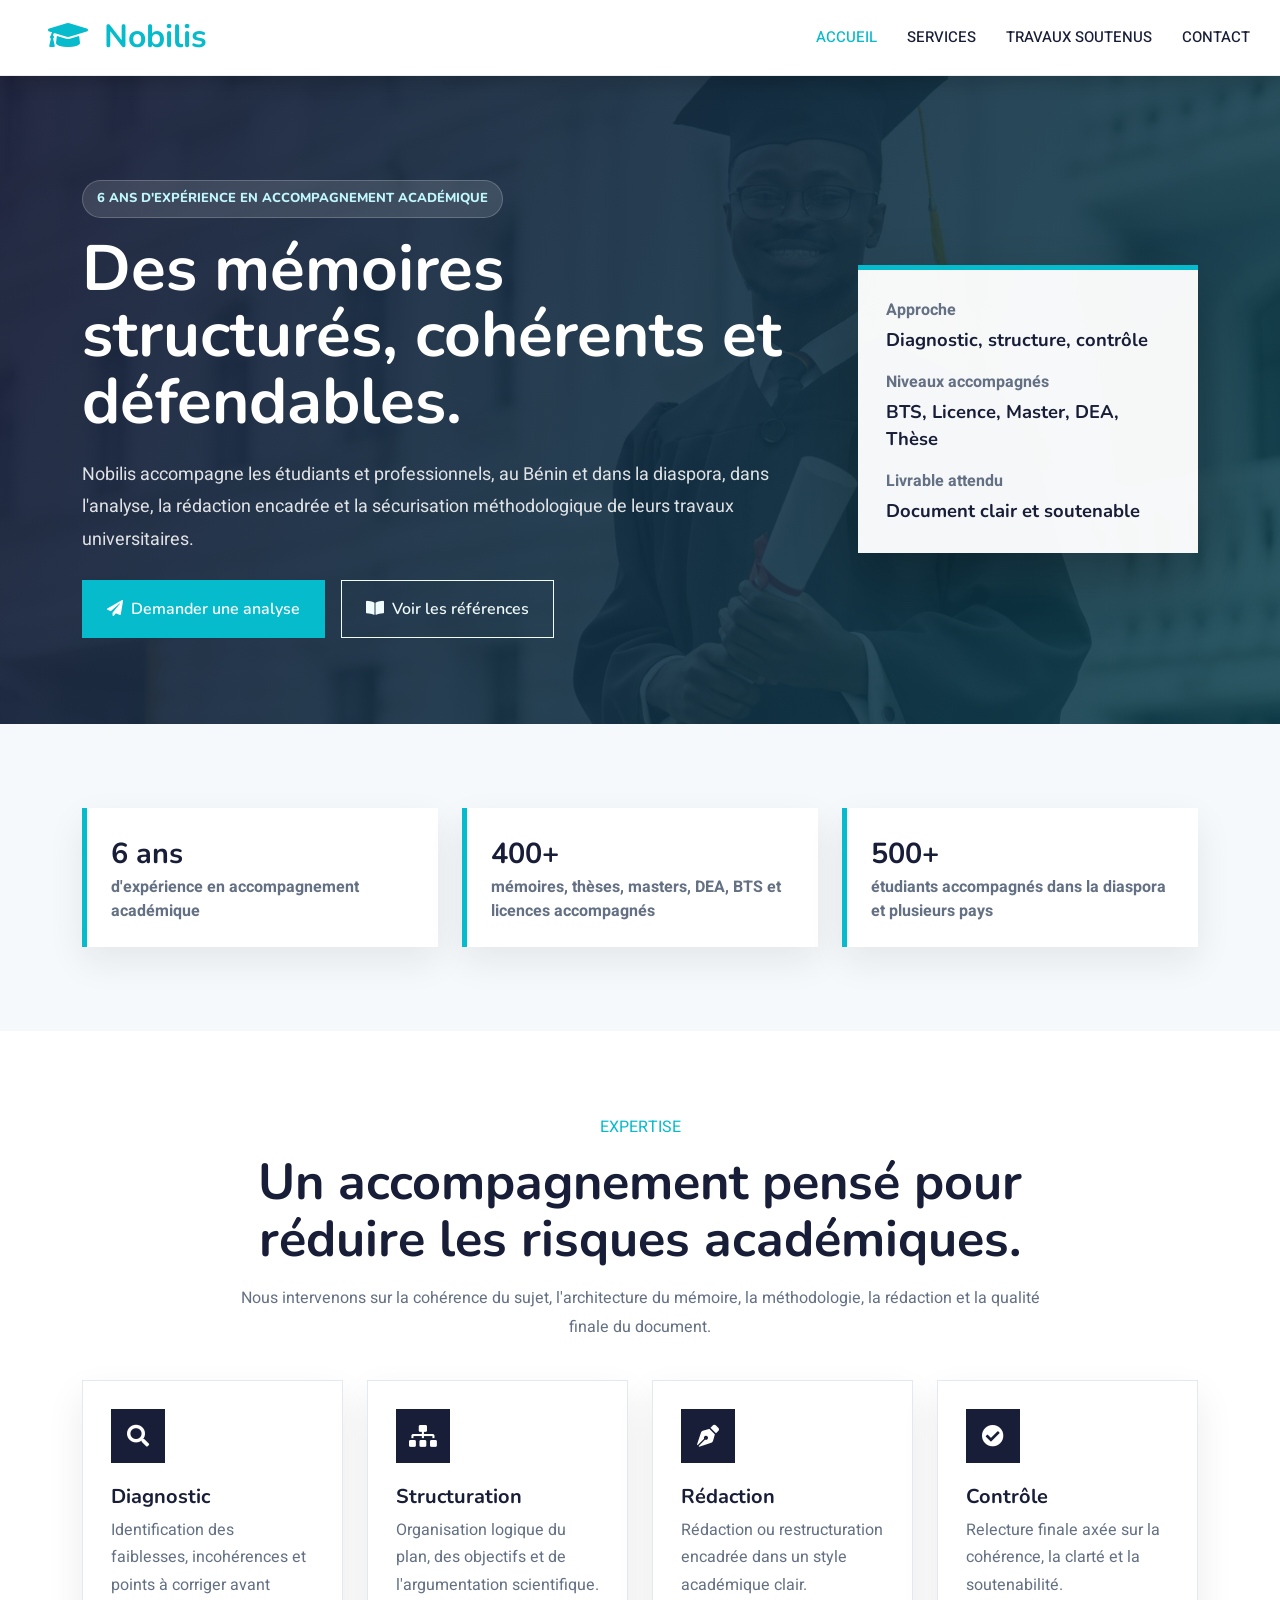
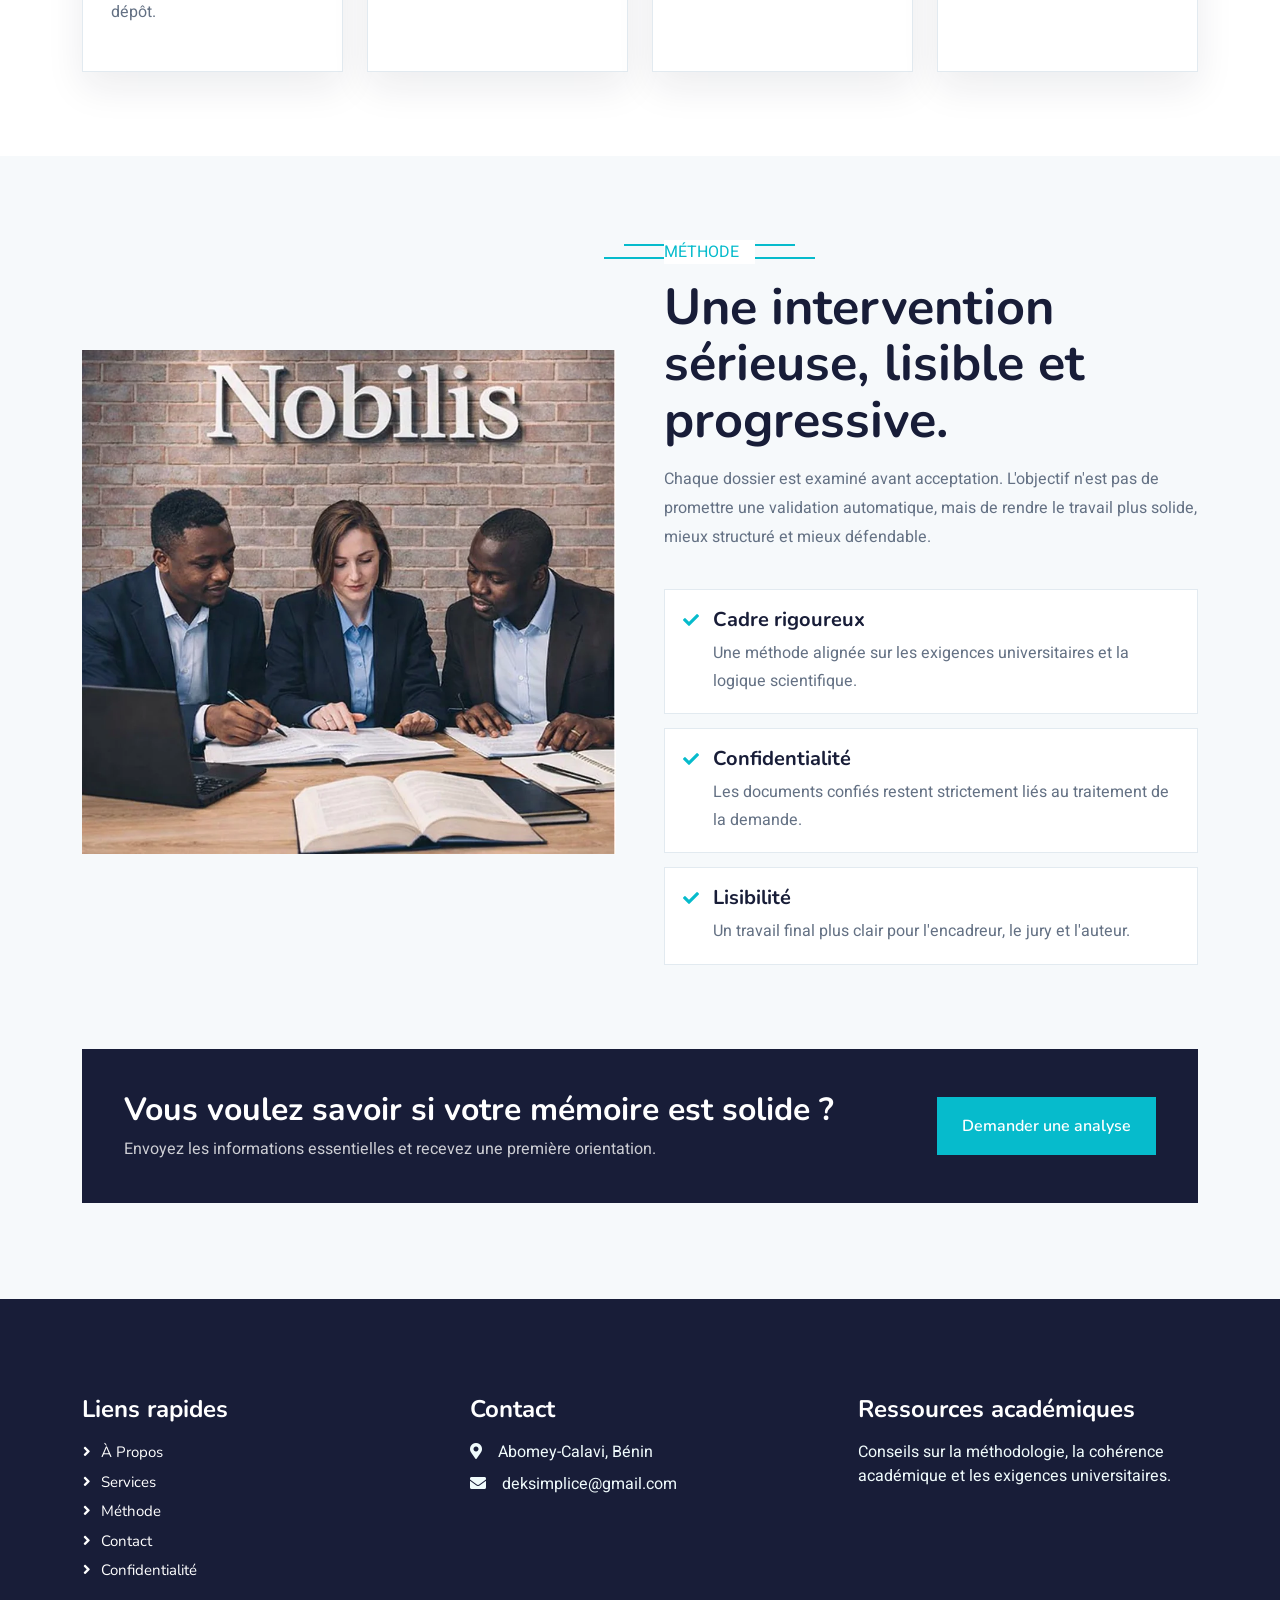
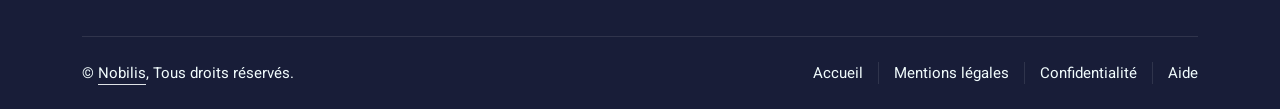
==== commit 422377b1: "ajout" ====
--- a/index.html
+++ b/index.html
@@ -28,6 +28,7 @@
         <div class="collapse navbar-collapse" id="navbarCollapse">
             <div class="navbar-nav ms-auto p-4 p-lg-0">
                 <a href="index.html" class="nav-item nav-link active">Accueil</a>
+                <a href="services.html" class="nav-item nav-link">Services</a>
                 <a href="projet.html" class="nav-item nav-link">Travaux soutenus</a>
                 <a href="contact.html" class="nav-item nav-link">Contact</a>
             </div>
--- a/css/style.css
+++ b/css/style.css
@@ -826,20 +826,50 @@
     user-select: none;
 }
 
-#pdfCanvas {
-    display: none;
-    max-width: 100%;
-    margin: 0 auto;
-    background: #ffffff;
-    box-shadow: 0 16px 42px rgba(24, 29, 56, .24);
-}
-
 .pdf-fallback-frame {
     width: min(100%, 980px);
     min-height: 68vh;
     background: #ffffff;
     border: 0;
     box-shadow: 0 16px 42px rgba(24, 29, 56, .24);
+}
+
+.pdf-pages {
+    width: 100%;
+    display: grid;
+    gap: 24px;
+    justify-items: center;
+}
+
+.pdf-page-shell {
+    position: relative;
+    width: fit-content;
+    max-width: 100%;
+    min-width: min(100%, 320px);
+    display: flex;
+    justify-content: center;
+    align-items: flex-start;
+    padding-top: 30px;
+}
+
+.pdf-page-shell canvas {
+    max-width: 100%;
+    background: #ffffff;
+    box-shadow: 0 16px 42px rgba(24, 29, 56, .24);
+}
+
+.pdf-page-label {
+    position: absolute;
+    top: 0;
+    left: 50%;
+    transform: translateX(-50%);
+    padding: 4px 10px;
+    color: #617080;
+    background: rgba(255, 255, 255, .9);
+    border: 1px solid #d9e3e8;
+    font-size: 12px;
+    font-weight: 800;
+    text-transform: uppercase;
 }
 
 .pdf-loading {
@@ -942,6 +972,101 @@
         min-height: 64vh;
         max-height: 68vh;
     }
+}
+
+.product-hero {
+    background:
+        linear-gradient(115deg, rgba(24, 29, 56, .96), rgba(5, 67, 81, .88)),
+        url(../img/carousel-1.jpg) center center / cover no-repeat;
+}
+
+.product-visual {
+    max-width: 460px;
+    margin: 0 auto;
+    padding: 10px;
+    background: rgba(255, 255, 255, .96);
+    border: 1px solid rgba(255, 255, 255, .34);
+    box-shadow: 0 24px 58px rgba(0, 0, 0, .24);
+}
+
+.product-visual img {
+    width: 100%;
+    height: auto;
+    display: block;
+    object-fit: contain;
+}
+
+.product-price-card {
+    height: 100%;
+    padding: 30px;
+    background: #ffffff;
+    border: 1px solid #e2eaf0;
+    box-shadow: 0 18px 48px rgba(24, 29, 56, .1);
+}
+
+.product-price {
+    color: var(--dark);
+    font-family: 'Nunito', sans-serif;
+    font-size: clamp(2.4rem, 5vw, 4rem);
+    font-weight: 800;
+    line-height: 1;
+}
+
+.product-old-price {
+    color: #8a97a6;
+    font-weight: 700;
+    text-decoration: line-through;
+}
+
+.product-check {
+    display: flex;
+    gap: 12px;
+    align-items: flex-start;
+    color: #647184;
+    line-height: 1.7;
+}
+
+.product-check i {
+    margin-top: 5px;
+    color: var(--primary);
+}
+
+.product-mini-card {
+    height: 100%;
+    padding: 24px;
+    background: #ffffff;
+    border: 1px solid #e2eaf0;
+}
+
+.product-mini-card h5 {
+    margin-bottom: 12px;
+}
+
+.product-mini-card p {
+    color: #647184;
+    line-height: 1.72;
+}
+
+.soft-product-card {
+    padding: 30px;
+    background: #ffffff;
+    border: 1px solid #dfe8ee;
+    box-shadow: 0 14px 38px rgba(24, 29, 56, .07);
+}
+
+.soft-product-card p {
+    color: #647184;
+    line-height: 1.75;
+}
+
+.soft-product-label {
+    display: inline-flex;
+    margin-bottom: 12px;
+    color: var(--primary);
+    font-size: 12px;
+    font-weight: 800;
+    letter-spacing: .08em;
+    text-transform: uppercase;
 }
 
 
@@ -959,6 +1084,10 @@
     color: var(--dark);
     font-family: 'Nunito', sans-serif;
     letter-spacing: 0;
+}
+
+.premium-page {
+    overflow-x: hidden;
 }
 
 .premium-nav {
@@ -1191,6 +1320,10 @@
         padding: 56px 0 44px;
     }
 
+    .premium-page .g-5 {
+        --bs-gutter-x: 1.5rem;
+    }
+
     .premium-hero:not(.compact) .premium-hero-card {
         display: none;
     }
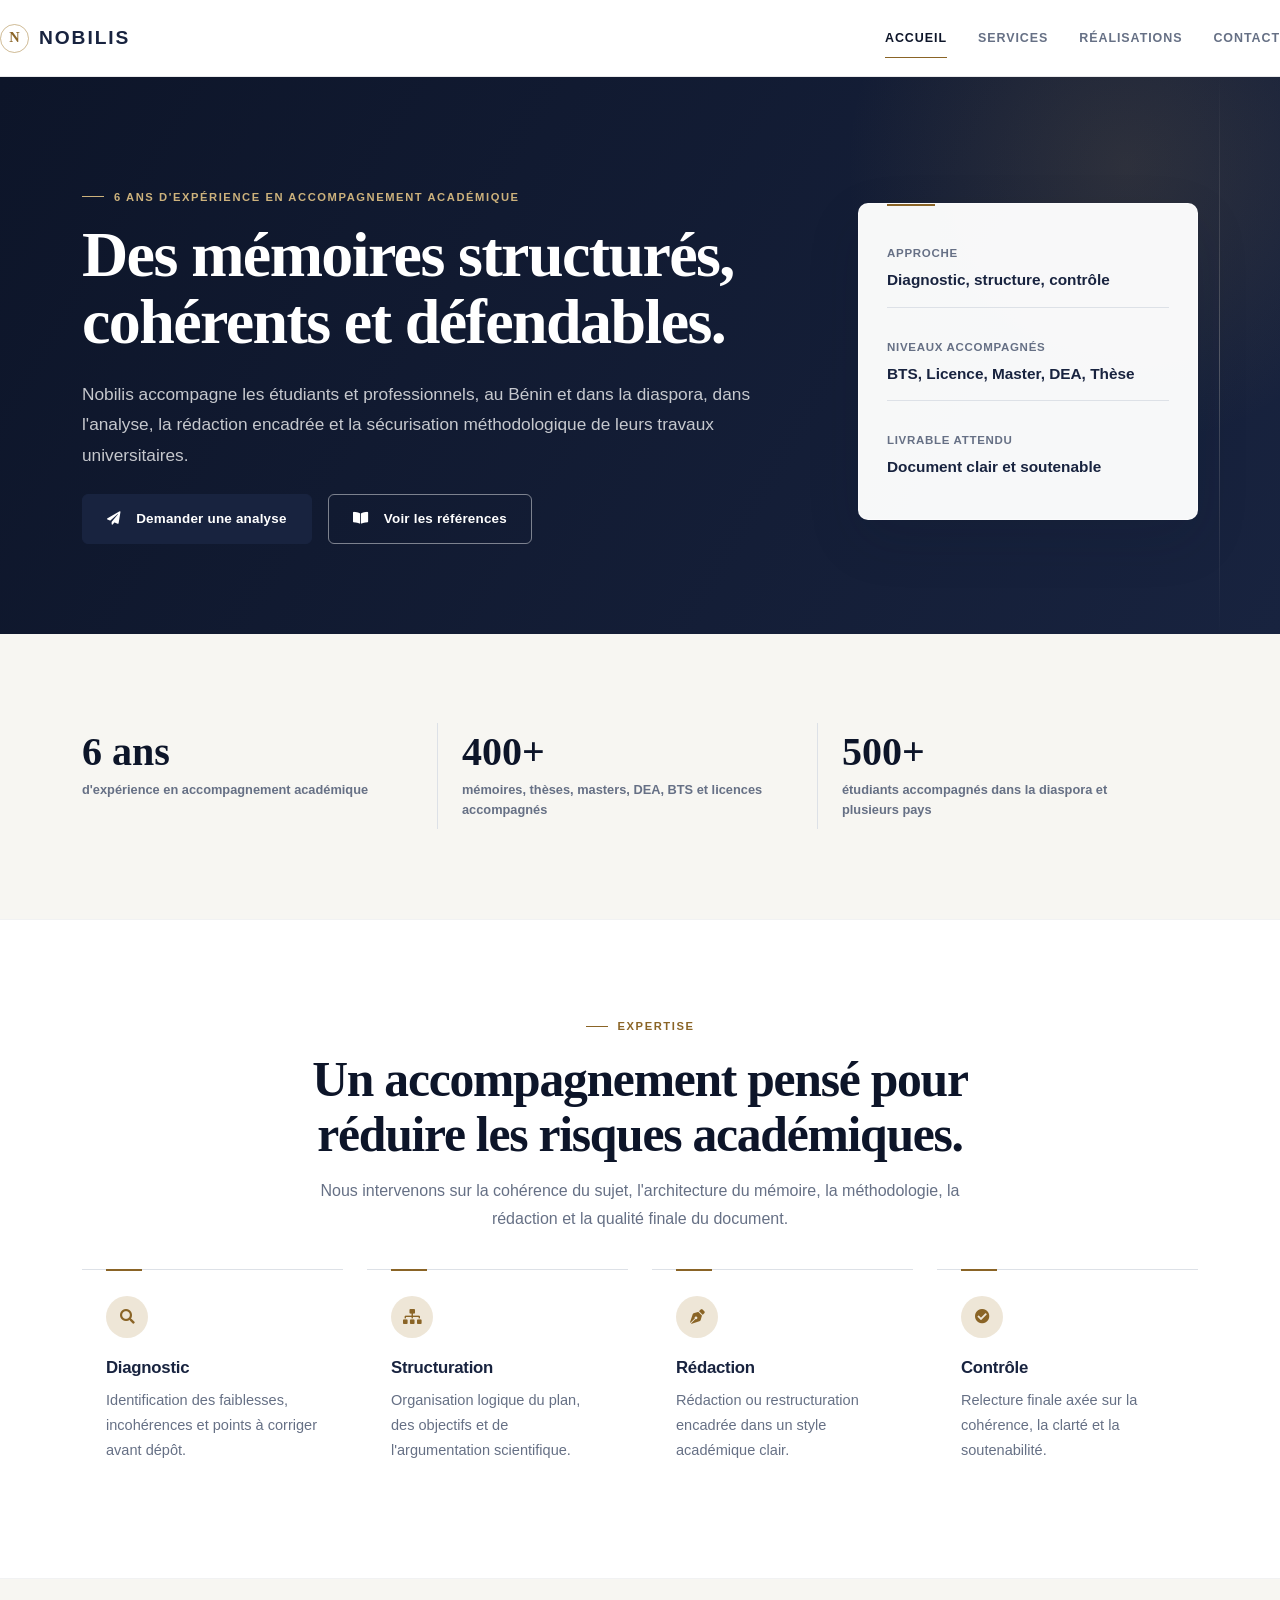
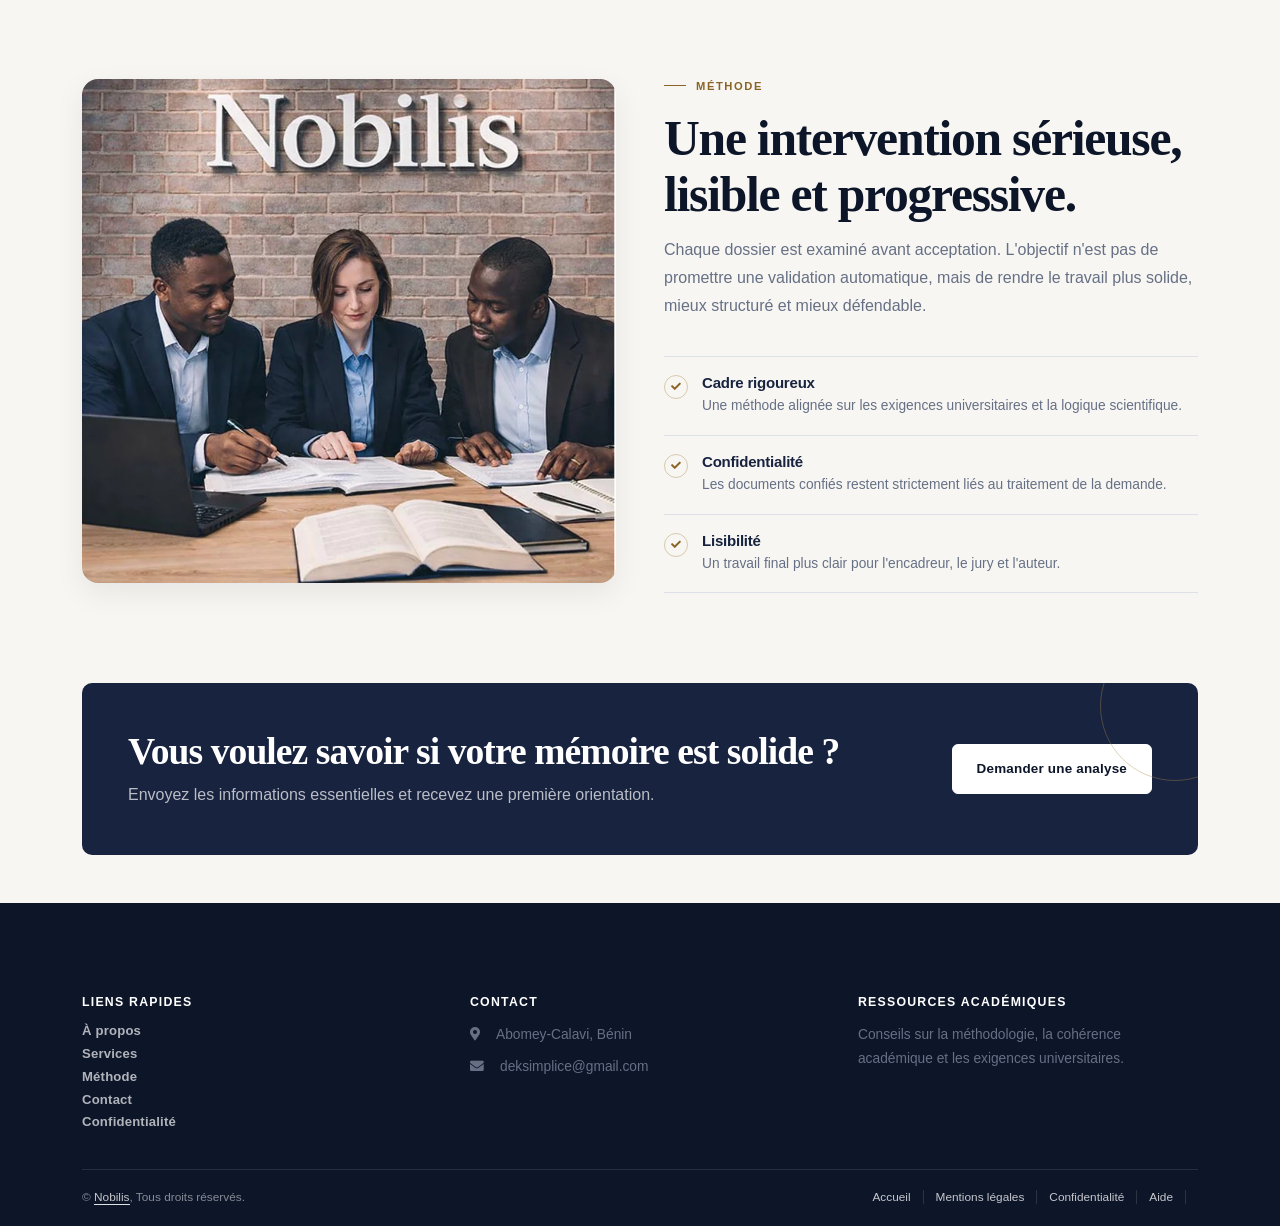
==== commit d58de027: "Refonte premium du site NOBILIS" ====
--- a/index.html
+++ b/index.html
@@ -7,17 +7,15 @@
     <meta content="width=device-width, initial-scale=1.0" name="viewport">
     <meta content="accompagnement académique, mémoire, thèse, rédaction universitaire" name="keywords">
     <meta content="Nobilis accompagne les étudiants et professionnels dans la structuration, la rédaction et la sécurisation de leurs travaux académiques." name="description">
-    <link href="img/nobilt.png" rel="icon">
-    <link rel="preconnect" href="https://fonts.googleapis.com">
-    <link rel="preconnect" href="https://fonts.gstatic.com" crossorigin>
-    <link href="https://fonts.googleapis.com/css2?family=Heebo:wght@400;500;600&family=Nunito:wght@600;700;800&display=swap" rel="stylesheet">
+    <link href="img/favicon-48.png" rel="icon" type="image/png">
     <link href="https://cdnjs.cloudflare.com/ajax/libs/font-awesome/5.10.0/css/all.min.css" rel="stylesheet">
-    <link href="https://cdn.jsdelivr.net/npm/bootstrap-icons@1.4.1/font/bootstrap-icons.css" rel="stylesheet">
     <link href="css/bootstrap.min.css" rel="stylesheet">
+    <link href="css/nobilis.css" rel="stylesheet">
     <link href="css/style.css" rel="stylesheet">
 </head>
 
 <body class="premium-page">
+    <a class="skip-link" href="#contenu">Aller au contenu</a>
     <div id="spinner" class="show bg-white position-fixed translate-middle w-100 vh-100 top-50 start-50 d-flex align-items-center justify-content-center">
         <div class="spinner-border text-primary" style="width: 3rem; height: 3rem;" role="status"><span class="sr-only">Chargement...</span></div>
     </div>
@@ -27,15 +25,15 @@
         <button type="button" class="navbar-toggler me-4" data-bs-toggle="collapse" data-bs-target="#navbarCollapse" aria-label="Afficher le menu"><span class="navbar-toggler-icon"></span></button>
         <div class="collapse navbar-collapse" id="navbarCollapse">
             <div class="navbar-nav ms-auto p-4 p-lg-0">
-                <a href="index.html" class="nav-item nav-link active">Accueil</a>
+                <a href="index.html" class="nav-item nav-link active" aria-current="page">Accueil</a>
                 <a href="services.html" class="nav-item nav-link">Services</a>
-                <a href="projet.html" class="nav-item nav-link">Travaux soutenus</a>
+                <a href="projet.html" class="nav-item nav-link">Réalisations</a>
                 <a href="contact.html" class="nav-item nav-link">Contact</a>
             </div>
         </div>
     </nav>
 
-    <header class="premium-hero">
+    <main id="contenu"><header class="premium-hero">
         <div class="container">
             <div class="row align-items-center g-5">
                 <div class="col-lg-8">
@@ -111,7 +109,7 @@
         </div>
     </section>
 
-    <div class="container-fluid bg-dark text-light footer pt-5 mt-5 wow fadeIn" data-wow-delay="0.1s">
+    </main><div class="container-fluid bg-dark text-light footer pt-5 mt-5 wow fadeIn" data-wow-delay="0.1s">
         <div class="container py-5"><div class="row g-5">
             <div class="col-lg-4 col-md-6"><h4 class="text-white mb-3">Liens rapides</h4><a class="btn btn-link" href="about.html">À propos</a><a class="btn btn-link" href="services.html">Services</a><a class="btn btn-link" href="method.html">Méthode</a><a class="btn btn-link" href="contact.html">Contact</a><a class="btn btn-link" href="confidentialite.html">Confidentialité</a></div>
             <div class="col-lg-4 col-md-6"><h4 class="text-white mb-3">Contact</h4><p class="mb-2"><i class="fa fa-map-marker-alt me-3"></i>Abomey-Calavi, Bénin</p><p class="mb-2"><i class="fa fa-envelope me-3"></i>deksimplice@gmail.com</p></div>
@@ -121,7 +119,6 @@
     </div>
 
     <a href="#" class="btn btn-lg btn-primary btn-lg-square back-to-top"><i class="bi bi-arrow-up"></i></a>
-    <script src="https://cdn.jsdelivr.net/npm/bootstrap@5.0.0/dist/js/bootstrap.bundle.min.js"></script>
     <script src="js/main.js"></script>
 </body>
 </html>
--- a/css/nobilis.css
+++ b/css/nobilis.css
@@ -0,0 +1,488 @@
+:root {
+    --color-navy: #18233f;
+    --color-navy-deep: #0d1529;
+    --color-background: #f7f6f2;
+    --color-surface: #ffffff;
+    --color-ivory: #f2eee4;
+    --color-text: #182033;
+    --color-muted: #667085;
+    --color-border: #dde1e7;
+    --color-accent: #8a6426;
+    --color-accent-soft: #eee6d7;
+    --color-teal: #0b98a6;
+
+    --radius-sm: 6px;
+    --radius-md: 10px;
+    --radius-lg: 16px;
+
+    --shadow-soft: 0 10px 30px rgba(13, 21, 41, .07);
+    --shadow-medium: 0 20px 54px rgba(13, 21, 41, .12);
+
+    --space-1: .375rem;
+    --space-2: .625rem;
+    --space-3: 1rem;
+    --space-4: 1.5rem;
+    --space-5: 2rem;
+    --space-6: 3rem;
+    --space-7: 4.5rem;
+    --space-8: 6rem;
+
+    --container-large: 1160px;
+    --container-standard: 1080px;
+    --container-reading: 760px;
+    --font-serif: Georgia, "Times New Roman", serif;
+    --font-sans: Inter, ui-sans-serif, -apple-system, BlinkMacSystemFont, "Segoe UI", sans-serif;
+    --transition-fast: 180ms ease;
+}
+
+*,
+*::before,
+*::after {
+    box-sizing: border-box;
+}
+
+html {
+    scroll-behavior: smooth;
+    scroll-padding-top: 84px;
+}
+
+body {
+    margin: 0;
+    overflow-x: hidden;
+    color: var(--color-text);
+    background: var(--color-background);
+    font-family: var(--font-sans);
+    font-size: 1rem;
+    line-height: 1.65;
+    text-rendering: optimizeLegibility;
+    -webkit-font-smoothing: antialiased;
+}
+
+img,
+svg {
+    max-width: 100%;
+}
+
+button,
+input,
+textarea,
+select {
+    font: inherit;
+}
+
+a {
+    color: inherit;
+    text-underline-offset: .18em;
+}
+
+h1,
+h2,
+h3 {
+    color: var(--color-navy-deep);
+    font-family: var(--font-serif);
+    font-weight: 700;
+    letter-spacing: -.025em;
+}
+
+h4,
+h5,
+h6 {
+    color: var(--color-navy);
+    font-family: var(--font-sans);
+    font-weight: 750;
+    letter-spacing: -.015em;
+}
+
+:focus-visible {
+    outline: 3px solid rgba(173, 138, 74, .38);
+    outline-offset: 3px;
+}
+
+.skip-link {
+    position: fixed;
+    top: 10px;
+    left: 10px;
+    z-index: 10000;
+    transform: translateY(-150%);
+    padding: 10px 14px;
+    color: #fff;
+    background: var(--color-navy-deep);
+    border-radius: var(--radius-sm);
+    font-weight: 700;
+    text-decoration: none;
+}
+
+.skip-link:focus {
+    transform: translateY(0);
+}
+
+.container,
+.site-container {
+    width: min(calc(100% - 28px), var(--container-large));
+    margin-inline: auto;
+}
+
+#spinner {
+    display: none !important;
+}
+
+/* Navigation commune */
+.premium-nav {
+    position: sticky;
+    top: 0;
+    z-index: 1000;
+    min-height: 72px;
+    display: flex;
+    align-items: stretch;
+    flex-wrap: wrap;
+    color: var(--color-navy);
+    background: rgba(255, 255, 255, .96) !important;
+    border-bottom: 1px solid rgba(13, 21, 41, .09);
+    box-shadow: none !important;
+    backdrop-filter: blur(14px);
+}
+
+.premium-nav.is-scrolled {
+    box-shadow: 0 8px 24px rgba(13, 21, 41, .07) !important;
+}
+
+.premium-nav .navbar-brand {
+    min-height: 72px;
+    display: inline-flex;
+    align-items: center;
+    padding: 0 16px !important;
+    color: var(--color-navy) !important;
+    text-decoration: none;
+}
+
+.premium-nav .navbar-brand h2 {
+    display: inline-flex;
+    align-items: center;
+    gap: 10px;
+    margin: 0;
+    color: var(--color-navy) !important;
+    font-family: var(--font-sans);
+    font-size: 1.2rem;
+    font-weight: 850;
+    letter-spacing: .1em;
+    text-transform: uppercase;
+}
+
+.premium-nav .navbar-brand h2::before {
+    width: 29px;
+    height: 29px;
+    content: "N";
+    display: grid;
+    place-items: center;
+    color: var(--color-accent);
+    border: 1px solid rgba(173, 138, 74, .58);
+    border-radius: 50%;
+    font-family: var(--font-serif);
+    font-size: .9rem;
+    letter-spacing: 0;
+}
+
+.premium-nav .navbar-brand i,
+.premium-nav .nav-brand-icon {
+    display: none;
+}
+
+.premium-nav .navbar-toggler {
+    width: 44px;
+    height: 44px;
+    align-self: center;
+    margin: 0 14px 0 auto !important;
+    padding: 0;
+    background: transparent;
+    border: 1px solid var(--color-border);
+    border-radius: var(--radius-sm);
+    box-shadow: none;
+}
+
+.premium-nav .navbar-toggler-icon {
+    width: 20px;
+    height: 14px;
+    display: inline-block;
+    background:
+        linear-gradient(var(--color-navy), var(--color-navy)) 0 0 / 100% 2px no-repeat,
+        linear-gradient(var(--color-navy), var(--color-navy)) 0 50% / 100% 2px no-repeat,
+        linear-gradient(var(--color-navy), var(--color-navy)) 0 100% / 100% 2px no-repeat;
+}
+
+.premium-nav .navbar-collapse {
+    flex-basis: 100%;
+    flex-grow: 1;
+}
+
+.premium-nav .navbar-nav {
+    margin: 0;
+    padding: 10px 16px 16px !important;
+    border-top: 1px solid var(--color-border);
+}
+
+.premium-nav .nav-link {
+    position: relative;
+    min-height: 44px;
+    display: block;
+    margin: 0 !important;
+    padding: 10px 0 !important;
+    color: var(--color-muted) !important;
+    font-size: .78rem !important;
+    font-weight: 750 !important;
+    letter-spacing: .075em;
+    text-decoration: none;
+    text-transform: uppercase !important;
+    transition: color var(--transition-fast);
+}
+
+.premium-nav .nav-link:hover,
+.premium-nav .nav-link.active,
+.premium-nav .nav-link[aria-current="page"] {
+    color: var(--color-navy-deep) !important;
+}
+
+.premium-nav .nav-link.active::after,
+.premium-nav .nav-link[aria-current="page"]::after {
+    position: absolute;
+    left: 0;
+    bottom: 4px;
+    width: 22px;
+    height: 1px;
+    content: "";
+    background: var(--color-accent);
+}
+
+/* Boutons communs */
+.btn {
+    min-height: 47px;
+    display: inline-flex;
+    align-items: center;
+    justify-content: center;
+    gap: 8px;
+    padding: 11px 18px;
+    border: 1px solid transparent;
+    border-radius: var(--radius-sm) !important;
+    font-family: var(--font-sans);
+    font-size: .84rem;
+    font-weight: 800;
+    line-height: 1.2;
+    letter-spacing: .015em;
+    text-decoration: none;
+    transition: color var(--transition-fast), background var(--transition-fast), border-color var(--transition-fast), transform var(--transition-fast);
+}
+
+.btn-primary,
+.btn.btn-primary {
+    color: #fff;
+    background: var(--color-navy);
+    border-color: var(--color-navy);
+}
+
+.btn-primary:hover,
+.btn.btn-primary:hover {
+    color: #fff;
+    background: var(--color-navy-deep);
+    border-color: var(--color-navy-deep);
+    transform: translateY(-1px);
+}
+
+.btn-outline-primary,
+.btn.btn-outline-primary {
+    color: var(--color-navy);
+    background: transparent;
+    border-color: rgba(24, 35, 63, .34);
+}
+
+.btn-outline-primary:hover,
+.btn.btn-outline-primary:hover {
+    color: #fff;
+    background: var(--color-navy);
+    border-color: var(--color-navy);
+}
+
+.btn-outline-light,
+.btn.btn-outline-light {
+    color: #fff;
+    background: transparent;
+    border-color: rgba(255, 255, 255, .45);
+}
+
+.btn-outline-light:hover,
+.btn.btn-outline-light:hover {
+    color: var(--color-navy-deep);
+    background: #fff;
+    border-color: #fff;
+}
+
+.back-to-top {
+    position: fixed;
+    right: 18px;
+    bottom: 18px;
+    z-index: 90;
+    width: 44px;
+    min-height: 44px;
+    padding: 0;
+    color: #fff;
+    background: var(--color-navy);
+    border-radius: 50% !important;
+    box-shadow: var(--shadow-soft);
+}
+
+.back-to-top i {
+    display: none;
+}
+
+.back-to-top::before {
+    content: "↑";
+    font-size: 1.1rem;
+}
+
+/* Footer commun */
+.footer,
+.site-footer {
+    margin-top: 0 !important;
+    color: rgba(255, 255, 255, .68);
+    background: var(--color-navy-deep) !important;
+}
+
+.footer > .container:first-child {
+    padding-block: 44px 32px !important;
+}
+
+.footer h4 {
+    margin-bottom: 14px !important;
+    color: #fff !important;
+    font-family: var(--font-sans);
+    font-size: .77rem;
+    font-weight: 800;
+    letter-spacing: .1em;
+    text-transform: uppercase;
+}
+
+.footer p {
+    max-width: 390px;
+    margin-bottom: 8px;
+    color: rgba(255, 255, 255, .64);
+    font-size: .86rem;
+    line-height: 1.7;
+}
+
+.footer .btn.btn-link {
+    min-height: 0;
+    display: block;
+    margin: 0 0 7px;
+    padding: 0;
+    color: rgba(255, 255, 255, .68);
+    background: transparent;
+    border: 0;
+    font-size: .82rem;
+    font-weight: 600;
+    text-align: left;
+    text-transform: none;
+}
+
+.footer .btn.btn-link::before {
+    display: none;
+}
+
+.footer .btn.btn-link:hover,
+.footer a:hover,
+.site-footer a:hover {
+    color: #fff;
+}
+
+.footer .copyright {
+    padding: 18px 0;
+    color: rgba(255, 255, 255, .5);
+    border-top: 1px solid rgba(255, 255, 255, .1);
+    font-size: .74rem;
+}
+
+.footer .copyright a {
+    color: rgba(255, 255, 255, .76);
+}
+
+.footer .footer-menu a {
+    margin-right: 12px;
+    padding-right: 12px;
+    border-right: 1px solid rgba(255, 255, 255, .13);
+}
+
+.site-footer .footer-inner {
+    min-height: 70px;
+    color: rgba(255, 255, 255, .56);
+}
+
+.site-footer .footer-brand,
+.site-footer .footer-inner a {
+    color: rgba(255, 255, 255, .78);
+}
+
+@media (min-width: 600px) {
+    .container,
+    .site-container {
+        width: min(calc(100% - 40px), var(--container-large));
+    }
+}
+
+@media (min-width: 992px) {
+    .premium-nav {
+        min-height: 76px;
+        flex-wrap: nowrap;
+        padding-inline: max(18px, calc((100vw - var(--container-large)) / 2));
+    }
+
+    .premium-nav .navbar-brand {
+        min-height: 76px;
+        padding-inline: 0 !important;
+    }
+
+    .premium-nav .navbar-toggler {
+        display: none;
+    }
+
+    .premium-nav .navbar-collapse {
+        display: flex !important;
+        align-items: stretch;
+        flex-basis: auto;
+    }
+
+    .premium-nav .navbar-nav {
+        min-height: 76px;
+        display: flex;
+        align-items: stretch;
+        flex-direction: row;
+        gap: 31px;
+        margin-left: auto !important;
+        padding: 0 !important;
+        border: 0;
+    }
+
+    .premium-nav .nav-link {
+        display: inline-flex;
+        align-items: center;
+        padding: 0 !important;
+    }
+
+    .premium-nav .nav-link.active::after,
+    .premium-nav .nav-link[aria-current="page"]::after {
+        left: 0;
+        bottom: 18px;
+        width: 100%;
+    }
+}
+
+@media (prefers-reduced-motion: reduce) {
+    html {
+        scroll-behavior: auto;
+    }
+
+    *,
+    *::before,
+    *::after {
+        animation-duration: .01ms !important;
+        animation-iteration-count: 1 !important;
+        scroll-behavior: auto !important;
+        transition-duration: .01ms !important;
+    }
+}
--- a/css/style.css
+++ b/css/style.css
@@ -1,1345 +1,615 @@
-/********** Template CSS **********/
-:root {
-    --primary: #06BBCC;
-    --light: #F0FBFC;
-    --dark: #181d38;
-}
-
-.fw-medium {
-    font-weight: 600 !important;
-}
-
-.fw-semi-bold {
-    font-weight: 700 !important;
-}
-
-.back-to-top {
-    position: fixed;
-    display: none;
-    right: 45px;
-    bottom: 45px;
-    z-index: 99;
-}
-
-
-/*** Spinner ***/
-#spinner {
-    opacity: 0;
-    visibility: hidden;
-    transition: opacity .5s ease-out, visibility 0s linear .5s;
-    z-index: 99999;
-}
-
-#spinner.show {
-    transition: opacity .5s ease-out, visibility 0s linear 0s;
-    visibility: visible;
-    opacity: 1;
-}
-
-
-/*** Button ***/
-.btn {
-    font-family: 'Nunito', sans-serif;
-    font-weight: 600;
-    transition: .5s;
-}
-
-.btn.btn-primary,
-.btn.btn-secondary {
-    color: #FFFFFF;
-}
-
-.btn-square {
-    width: 38px;
-    height: 38px;
-}
-
-.btn-sm-square {
-    width: 32px;
-    height: 32px;
-}
-
-.btn-lg-square {
-    width: 48px;
-    height: 48px;
-}
-
-.btn-square,
-.btn-sm-square,
-.btn-lg-square {
-    padding: 0;
-    display: flex;
-    align-items: center;
-    justify-content: center;
-    font-weight: normal;
-    border-radius: 0px;
-}
-
-
-/*** Navbar ***/
-.navbar .dropdown-toggle::after {
-    border: none;
-    content: "\f107";
-    font-family: "Font Awesome 5 Free";
-    font-weight: 900;
-    vertical-align: middle;
-    margin-left: 8px;
-}
-
-.navbar-light .navbar-nav .nav-link {
-    margin-right: 30px;
-    padding: 25px 0;
-    color: #FFFFFF;
-    font-size: 15px;
-    text-transform: uppercase;
-    outline: none;
-}
-
-.navbar-light .navbar-nav .nav-link:hover,
-.navbar-light .navbar-nav .nav-link.active {
-    color: var(--primary);
-}
-
-@media (max-width: 991.98px) {
-    .navbar-light .navbar-nav .nav-link  {
-        margin-right: 0;
-        padding: 10px 0;
-    }
-
-    .navbar-light .navbar-nav {
-        border-top: 1px solid #EEEEEE;
-    }
-}
-
-.navbar-light .navbar-brand,
-.navbar-light a.btn {
-    height: 75px;
-}
-
-.navbar-light .navbar-nav .nav-link {
-    color: var(--dark);
-    font-weight: 500;
-}
-
-.navbar-light.sticky-top {
-    top: -100px;
-    transition: .5s;
-}
-
-@media (min-width: 992px) {
-    .navbar .nav-item .dropdown-menu {
-        display: block;
-        margin-top: 0;
-        opacity: 0;
-        visibility: hidden;
-        transition: .5s;
-    }
-
-    .navbar .dropdown-menu.fade-down {
-        top: 100%;
-        transform: rotateX(-75deg);
-        transform-origin: 0% 0%;
-    }
-
-    .navbar .nav-item:hover .dropdown-menu {
-        top: 100%;
-        transform: rotateX(0deg);
-        visibility: visible;
-        transition: .5s;
-        opacity: 1;
-    }
-}
-
-
-/*** Header carousel ***/
-@media (max-width: 768px) {
-    .header-carousel .owl-carousel-item {
-        position: relative;
-        min-height: 500px;
-    }
-    
-    .header-carousel .owl-carousel-item img {
-        position: absolute;
-        width: 100%;
-        height: 100%;
-        object-fit: cover;
-    }
-}
-
-.header-carousel .owl-nav {
+.premium-page {
+    min-height: 100vh;
+    color: var(--color-text);
+    background: var(--color-background);
+}
+
+.premium-page p {
+    color: var(--color-muted);
+}
+
+.premium-page h1,
+.premium-page h2,
+.premium-page h3,
+.premium-page h4,
+.premium-page h5 {
+    margin-top: 0;
+}
+
+/* En-têtes éditoriaux */
+.premium-hero {
+    position: relative;
+    isolation: isolate;
+    overflow: hidden;
+    padding: clamp(62px, 8vw, 108px) 0 clamp(60px, 7vw, 92px);
+    color: #fff;
+    background: var(--color-navy-deep);
+}
+
+.premium-hero::before {
     position: absolute;
-    top: 50%;
-    right: 8%;
-    transform: translateY(-50%);
-    display: flex;
-    flex-direction: column;
-}
-
-.header-carousel .owl-nav .owl-prev,
-.header-carousel .owl-nav .owl-next {
-    margin: 7px 0;
-    width: 45px;
-    height: 45px;
-    display: flex;
-    align-items: center;
-    justify-content: center;
-    color: #FFFFFF;
-    background: transparent;
-    border: 1px solid #FFFFFF;
-    font-size: 22px;
-    transition: .5s;
-}
-
-.header-carousel .owl-nav .owl-prev:hover,
-.header-carousel .owl-nav .owl-next:hover {
-    background: var(--primary);
-    border-color: var(--primary);
-}
-
-.page-header {
-    background: linear-gradient(rgba(24, 29, 56, .7), rgba(24, 29, 56, .7)), url(../img/carousel-1.jpg);
-    background-position: center center;
-    background-repeat: no-repeat;
-    background-size: cover;
-}
-
-.page-header-inner {
-    background: rgba(15, 23, 43, .7);
-}
-
-.breadcrumb-item + .breadcrumb-item::before {
-    color: var(--light);
-}
-
-
-/*** Section Title ***/
-.section-title {
-    position: relative;
-    display: inline-block;
-    text-transform: uppercase;
-}
-
-.section-title::before {
+    inset: 0;
+    z-index: -2;
+    content: "";
+    background:
+        radial-gradient(circle at 88% 16%, rgba(173, 138, 74, .16), transparent 23%),
+        linear-gradient(120deg, var(--color-navy-deep), var(--color-navy));
+}
+
+.premium-hero::after {
     position: absolute;
+    top: 0;
+    right: max(3vw, calc((100vw - var(--container-large)) / 2));
+    z-index: -1;
+    width: 1px;
+    height: 100%;
     content: "";
-    width: calc(100% + 80px);
-    height: 2px;
-    top: 4px;
-    left: -40px;
-    background: var(--primary);
-    z-index: -1;
-}
-
-.section-title::after {
-    position: absolute;
-    content: "";
-    width: calc(100% + 120px);
-    height: 2px;
-    bottom: 5px;
-    left: -60px;
-    background: var(--primary);
-    z-index: -1;
-}
-
-.section-title.text-start::before {
-    width: calc(100% + 40px);
-    left: 0;
-}
-
-.section-title.text-start::after {
-    width: calc(100% + 60px);
-    left: 0;
-}
-
-
-/*** Service ***/
-.service-item {
-    background: var(--light);
-    transition: .5s;
-}
-
-.service-item:hover {
-    margin-top: -10px;
-    background: var(--primary);
-}
-
-.service-item * {
-    transition: .5s;
-}
-
-.service-item:hover * {
-    color: var(--light) !important;
-}
-
-
-/*** Categories & Courses ***/
-.category img,
-.course-item img {
-    transition: .5s;
-}
-
-.category a:hover img,
-.course-item:hover img {
-    transform: scale(1.1);
-}
-
-
-/*** Team ***/
-.team-item img {
-    transition: .5s;
-}
-
-.team-item:hover img {
-    transform: scale(1.1);
-}
-
-
-/*** Testimonial ***/
-.testimonial-carousel::before {
-    position: absolute;
-    content: "";
-    top: 0;
-    left: 0;
-    height: 100%;
-    width: 0;
-    background: linear-gradient(to right, rgba(255, 255, 255, 1) 0%, rgba(255, 255, 255, 0) 100%);
-    z-index: 1;
-}
-
-.testimonial-carousel::after {
-    position: absolute;
-    content: "";
-    top: 0;
-    right: 0;
-    height: 100%;
-    width: 0;
-    background: linear-gradient(to left, rgba(255, 255, 255, 1) 0%, rgba(255, 255, 255, 0) 100%);
-    z-index: 1;
-}
-
-@media (min-width: 768px) {
-    .testimonial-carousel::before,
-    .testimonial-carousel::after {
-        width: 200px;
-    }
-}
-
-@media (min-width: 992px) {
-    .testimonial-carousel::before,
-    .testimonial-carousel::after {
-        width: 300px;
-    }
-}
-
-.testimonial-carousel .owl-item .testimonial-text,
-.testimonial-carousel .owl-item.center .testimonial-text * {
-    transition: .5s;
-}
-
-.testimonial-carousel .owl-item.center .testimonial-text {
-    background: var(--primary) !important;
-}
-
-.testimonial-carousel .owl-item.center .testimonial-text * {
-    color: #FFFFFF !important;
-}
-
-.testimonial-carousel .owl-dots {
-    margin-top: 24px;
-    display: flex;
-    align-items: flex-end;
-    justify-content: center;
-}
-
-.testimonial-carousel .owl-dot {
-    position: relative;
-    display: inline-block;
-    margin: 0 5px;
-    width: 15px;
-    height: 15px;
-    border: 1px solid #CCCCCC;
-    transition: .5s;
-}
-
-.testimonial-carousel .owl-dot.active {
-    background: var(--primary);
-    border-color: var(--primary);
-}
-
-
-/*** Footer ***/
-.footer .btn.btn-social {
-    margin-right: 5px;
-    width: 35px;
-    height: 35px;
-    display: flex;
-    align-items: center;
-    justify-content: center;
-    color: var(--light);
-    font-weight: normal;
-    border: 1px solid #FFFFFF;
-    border-radius: 35px;
-    transition: .3s;
-}
-
-.footer .btn.btn-social:hover {
-    color: var(--primary);
-}
-
-.footer .btn.btn-link {
-    display: block;
-    margin-bottom: 5px;
-    padding: 0;
-    text-align: left;
-    color: #FFFFFF;
-    font-size: 15px;
-    font-weight: normal;
-    text-transform: capitalize;
-    transition: .3s;
-}
-
-.footer .btn.btn-link::before {
-    position: relative;
-    content: "\f105";
-    font-family: "Font Awesome 5 Free";
-    font-weight: 900;
-    margin-right: 10px;
-}
-
-.footer .btn.btn-link:hover {
-    letter-spacing: 1px;
-    box-shadow: none;
-}
-
-.footer .copyright {
-    padding: 25px 0;
-    font-size: 15px;
-    border-top: 1px solid rgba(256, 256, 256, .1);
-}
-
-.footer .copyright a {
-    color: var(--light);
-}
-
-.footer .footer-menu a {
-    margin-right: 15px;
-    padding-right: 15px;
-    border-right: 1px solid rgba(255, 255, 255, .1);
-}
-
-.footer .footer-menu a:last-child {
-    margin-right: 0;
-    padding-right: 0;
-    border-right: none;
-}
-
-
-/*** Project Portfolio ***/
-.projects-page {
-    background: #f7faf9;
-}
-
-.project-hero {
-    position: relative;
-    overflow: hidden;
-    padding: 96px 0 74px;
-    color: #ffffff;
-    background:
-        linear-gradient(112deg, rgba(24, 29, 56, .92), rgba(12, 50, 68, .86)),
-        url(../img/carousel-1.jpg) center center / cover no-repeat;
-}
-
-.project-hero::after {
-    position: absolute;
-    right: -120px;
-    bottom: -120px;
-    width: 360px;
-    height: 360px;
-    content: "";
-    border: 48px solid rgba(6, 187, 204, .24);
-    border-radius: 50%;
-}
-
-.project-eyebrow {
+    background: linear-gradient(transparent, rgba(238, 230, 215, .27), transparent);
+}
+
+.premium-hero.compact {
+    padding-block: clamp(54px, 6vw, 82px);
+}
+
+.premium-hero h1 {
+    max-width: 850px;
+    margin: 0;
+    color: #fff;
+    font-size: clamp(2.15rem, 5vw, 4.45rem);
+    line-height: 1.04;
+}
+
+.premium-hero.compact h1 {
+    max-width: 920px;
+    font-size: clamp(2rem, 4.4vw, 3.75rem);
+}
+
+.premium-hero p {
+    max-width: 700px;
+    color: rgba(255, 255, 255, .76);
+    font-size: clamp(.98rem, 1.5vw, 1.08rem);
+    line-height: 1.75;
+}
+
+.premium-kicker,
+.section-title,
+.soft-product-label {
     display: inline-flex;
     align-items: center;
     gap: 10px;
-    margin-bottom: 18px;
-    padding: 8px 14px;
-    color: #bff7fb;
-    background: rgba(255, 255, 255, .12);
-    border: 1px solid rgba(255, 255, 255, .22);
-    border-radius: 999px;
-    font-family: 'Nunito', sans-serif;
-    font-size: 13px;
-    font-weight: 800;
+    margin-bottom: 16px;
+    padding: 0 !important;
+    color: var(--color-accent) !important;
+    background: transparent !important;
+    border: 0;
+    border-radius: 0;
+    font-family: var(--font-sans);
+    font-size: .7rem;
+    font-weight: 850;
+    letter-spacing: .14em;
     text-transform: uppercase;
 }
 
-.project-hero h1 {
+.premium-hero .premium-kicker {
+    color: #cdb27c !important;
+}
+
+.premium-kicker::before,
+.section-title::before,
+.soft-product-label::before {
+    width: 22px;
+    height: 1px;
+    content: "";
+    background: currentColor;
+}
+
+.section-title::after {
+    display: none;
+}
+
+.premium-hero-card {
+    position: relative;
+    padding: 26px 28px;
+    color: var(--color-text);
+    background: rgba(255, 255, 255, .97);
+    border: 1px solid rgba(255, 255, 255, .48);
+    border-radius: var(--radius-md);
+    box-shadow: var(--shadow-medium);
+}
+
+.premium-hero-card::before {
+    position: absolute;
+    top: 0;
+    left: 28px;
+    width: 48px;
+    height: 2px;
+    content: "";
+    background: var(--color-accent);
+}
+
+.premium-hero-card > div {
+    padding-block: 14px;
+    border-bottom: 1px solid var(--color-border);
+}
+
+.premium-hero-card > div:last-child {
+    border-bottom: 0;
+}
+
+.premium-hero-card span {
+    display: block;
+    color: var(--color-muted);
+    font-size: .72rem;
+    font-weight: 700;
+    letter-spacing: .06em;
+    text-transform: uppercase;
+}
+
+.premium-hero-card strong {
+    display: block;
+    margin-top: 4px;
+    color: var(--color-navy);
+    font-size: .96rem;
+    font-weight: 750;
+}
+
+/* Rythme des pages */
+.premium-section {
+    padding-block: clamp(58px, 7vw, 90px);
+}
+
+.premium-section.alt {
+    background: var(--color-surface);
+    border-block: 1px solid rgba(24, 35, 63, .06);
+}
+
+.premium-head {
     max-width: 760px;
-    margin-bottom: 22px;
-    color: #ffffff;
-    font-family: 'Nunito', sans-serif;
-    font-size: clamp(2.35rem, 5vw, 4.75rem);
-    line-height: 1.02;
-    letter-spacing: 0;
-}
-
-.project-hero-text {
+    margin: 0 auto 36px;
+    text-align: center;
+}
+
+.premium-head.text-start {
+    margin-inline: 0;
+    text-align: left;
+}
+
+.premium-head h2 {
+    margin: 0 0 14px;
+    font-size: clamp(1.85rem, 4vw, 3.1rem);
+    line-height: 1.12;
+}
+
+.premium-head p {
     max-width: 680px;
-    margin-bottom: 30px;
-    color: rgba(255, 255, 255, .86);
-    font-size: 1.12rem;
-    line-height: 1.8;
-}
-
-.project-hero-actions {
-    display: flex;
-    flex-wrap: wrap;
-    gap: 14px;
-}
-
-.project-proof-panel {
+    margin: 0 auto;
+    line-height: 1.75;
+}
+
+.premium-head.text-start p {
+    margin-left: 0;
+}
+
+/* Repères et statistiques */
+.premium-stat {
+    height: 100%;
+    padding: 9px 20px 9px 0;
+    border-right: 1px solid var(--color-border);
+}
+
+.premium-section .row > div:last-child .premium-stat {
+    border-right: 0;
+}
+
+.premium-stat strong {
+    display: block;
+    color: var(--color-navy-deep);
+    font-family: var(--font-serif);
+    font-size: clamp(1.75rem, 4vw, 2.5rem);
+    line-height: 1;
+}
+
+.premium-stat span {
+    display: block;
+    max-width: 310px;
+    margin-top: 8px;
+    color: var(--color-muted);
+    font-size: .8rem;
+    font-weight: 650;
+    line-height: 1.55;
+}
+
+/* Cartes éditoriales, volontairement sobres */
+.premium-card {
     position: relative;
-    z-index: 1;
-    padding: 30px;
-    background: rgba(255, 255, 255, .96);
-    border-top: 5px solid var(--primary);
-    box-shadow: 0 28px 60px rgba(0, 0, 0, .24);
-}
-
-.proof-row {
-    display: flex;
-    align-items: center;
-    justify-content: space-between;
-    gap: 18px;
-    padding: 18px 0;
-    border-bottom: 1px solid #e7edf0;
-}
-
-.proof-row span {
-    color: #5f6b7a;
-    font-weight: 600;
-}
-
-.proof-row strong {
-    color: var(--dark);
-    font-family: 'Nunito', sans-serif;
-    font-size: 1.35rem;
-}
-
-.project-proof-panel p {
-    margin: 22px 0 0;
-    color: #5f6b7a;
-    line-height: 1.7;
-}
-
-.project-trust-strip {
-    margin-top: -28px;
-    position: relative;
-    z-index: 2;
-}
-
-.trust-grid {
-    display: grid;
-    grid-template-columns: repeat(3, 1fr);
-    background: #ffffff;
-    border: 1px solid #e7edf0;
-    box-shadow: 0 18px 50px rgba(24, 29, 56, .12);
-}
-
-.trust-item {
-    display: flex;
-    align-items: center;
-    gap: 14px;
-    min-height: 86px;
-    padding: 22px 24px;
-    color: var(--dark);
-    font-weight: 700;
-    border-right: 1px solid #e7edf0;
-}
-
-.trust-item:last-child {
-    border-right: 0;
-}
-
-.trust-item i {
+    height: 100%;
+    padding: 26px 24px 25px;
+    background: transparent;
+    border-top: 1px solid var(--color-border);
+    transition: border-color var(--transition-fast), transform var(--transition-fast);
+}
+
+.premium-card::before {
+    position: absolute;
+    top: -1px;
+    left: 24px;
+    width: 36px;
+    height: 2px;
+    content: "";
+    background: var(--color-accent);
+}
+
+.premium-card:hover {
+    border-color: rgba(173, 138, 74, .55);
+    transform: translateY(-2px);
+}
+
+.premium-card h4,
+.premium-card h5 {
+    margin-bottom: 10px;
+    font-size: 1.05rem;
+}
+
+.premium-card p {
+    margin-bottom: 0;
+    font-size: .91rem;
+    line-height: 1.72;
+}
+
+.premium-icon {
     width: 42px;
     height: 42px;
     display: inline-flex;
     align-items: center;
     justify-content: center;
+    margin-bottom: 20px;
+    color: var(--color-accent);
+    background: var(--color-accent-soft);
+    border-radius: 50%;
+    font-size: .92rem;
+    font-weight: 850;
+}
+
+.premium-list {
+    display: grid;
+}
+
+.premium-list-item {
+    display: flex;
+    align-items: flex-start;
+    gap: 14px;
+    padding: 17px 0;
+    background: transparent;
+    border: 0;
+    border-bottom: 1px solid var(--color-border);
+}
+
+.premium-list-item:first-child {
+    border-top: 1px solid var(--color-border);
+}
+
+.premium-list-item > i {
+    width: 24px;
+    height: 24px;
+    display: grid;
+    place-items: center;
     flex: 0 0 auto;
-    color: #ffffff;
-    background: var(--primary);
-}
-
-.project-section-head {
-    max-width: 820px;
-    margin: 0 auto 28px;
-    text-align: center;
-}
-
-.project-section-head h2 {
-    margin: 18px 0 16px;
-    color: var(--dark);
-    font-family: 'Nunito', sans-serif;
-    font-size: clamp(2rem, 4vw, 3.2rem);
-    letter-spacing: 0;
-}
-
-.project-section-head p {
-    margin: 0;
-    color: #647184;
-    line-height: 1.8;
-}
-
-.consent-alert {
-    display: flex;
-    gap: 18px;
-    align-items: flex-start;
-    max-width: 980px;
-    margin: 0 auto 28px;
-    padding: 20px 24px;
-    color: #18464d;
-    background: #e9fbfd;
-    border: 1px solid rgba(6, 187, 204, .34);
-    border-left: 5px solid var(--primary);
-}
-
-.consent-alert i {
-    margin-top: 4px;
-    color: var(--primary);
-    font-size: 1.35rem;
-}
-
-.consent-alert strong,
-.consent-alert span {
+    margin-top: 1px;
+    color: var(--color-accent);
+    border: 1px solid rgba(173, 138, 74, .42);
+    border-radius: 50%;
+    font-size: .62rem;
+}
+
+.premium-list-item h5 {
+    margin-bottom: 3px;
+    font-size: .94rem;
+}
+
+.premium-list-item p {
+    font-size: .86rem;
+    line-height: 1.65;
+}
+
+/* Image éditoriale */
+.premium-section img[src*="nobilt"] {
     display: block;
-}
-
-.consent-alert strong {
-    margin-bottom: 4px;
-    color: var(--dark);
-    font-family: 'Nunito', sans-serif;
-}
-
-.project-filters {
-    display: flex;
-    flex-wrap: wrap;
-    justify-content: center;
-    gap: 10px;
-    margin: 0 0 34px;
-}
-
-.filter-btn {
-    min-width: 104px;
-    padding: 11px 18px;
-    color: var(--dark);
-    background: #ffffff;
-    border: 1px solid #dce6ea;
-    font-family: 'Nunito', sans-serif;
-    font-weight: 800;
-    transition: .25s;
-}
-
-.filter-btn:hover,
-.filter-btn.active {
-    color: #ffffff;
-    background: var(--dark);
-    border-color: var(--dark);
-}
-
-.project-doc-card {
-    display: flex;
-    flex-direction: column;
-    min-height: 312px;
-    padding: 26px;
-    background: #ffffff;
-    border: 1px solid #e3eaee;
-    box-shadow: 0 16px 36px rgba(24, 29, 56, .08);
-    transition: transform .28s ease, box-shadow .28s ease, border-color .28s ease;
-    animation: docCardIn .42s ease both;
-    animation-delay: var(--delay);
-}
-
-.project-doc-card:hover {
-    transform: translateY(-6px);
-    border-color: rgba(6, 187, 204, .55);
-    box-shadow: 0 24px 54px rgba(24, 29, 56, .13);
-}
-
-.doc-card-top,
-.doc-meta {
-    display: flex;
-    align-items: center;
-    justify-content: space-between;
-    gap: 12px;
-}
-
-.doc-level,
-.doc-status,
-.doc-meta span {
-    display: inline-flex;
-    align-items: center;
-    gap: 7px;
-}
-
-.doc-level {
-    padding: 6px 10px;
-    color: #ffffff;
-    background: var(--primary);
-    font-size: 12px;
-    font-weight: 800;
-    text-transform: uppercase;
-}
-
-.doc-level.master {
-    background: #2f6fed;
-}
-
-.doc-level.memoire {
-    background: #2f6fed;
-}
-
-.doc-level.these {
-    background: #7b4ee6;
-}
-
-.doc-level.droit {
-    background: #0f766e;
-}
-
-.doc-level.autre {
-    background: #52616f;
-}
-
-.doc-status {
-    color: #179d6b;
-    font-size: 13px;
-    font-weight: 700;
-}
-
-.project-doc-card h3 {
-    margin: 24px 0 12px;
-    color: var(--dark);
-    font-family: 'Nunito', sans-serif;
-    font-size: 1.32rem;
-    line-height: 1.28;
-    letter-spacing: 0;
-}
-
-.project-doc-card p {
-    min-height: 48px;
+    max-height: 520px;
+    object-fit: cover;
+    border-radius: var(--radius-lg);
+    box-shadow: var(--shadow-soft);
+}
+
+/* Appels à l'action */
+.premium-band,
+.soft-product-card {
+    position: relative;
+    overflow: hidden;
+    padding: clamp(28px, 5vw, 46px);
+    color: #fff;
+    background: var(--color-navy);
+    border-radius: var(--radius-md);
+}
+
+.premium-band::after,
+.soft-product-card::after {
+    position: absolute;
+    top: -52px;
+    right: -52px;
+    width: 150px;
+    height: 150px;
+    content: "";
+    border: 1px solid rgba(173, 138, 74, .38);
+    border-radius: 50%;
+}
+
+.premium-band h2,
+.premium-band h3,
+.soft-product-card h3 {
+    color: #fff;
+    font-size: clamp(1.55rem, 3vw, 2.35rem);
+}
+
+.premium-band p,
+.soft-product-card p {
+    color: rgba(255, 255, 255, .7);
+}
+
+.premium-band .btn-primary,
+.soft-product-card .btn-primary {
+    color: var(--color-navy-deep);
+    background: #fff;
+    border-color: #fff;
+}
+
+.premium-band .btn-primary:hover,
+.soft-product-card .btn-primary:hover {
+    color: var(--color-navy-deep);
+    background: var(--color-ivory);
+    border-color: var(--color-ivory);
+}
+
+/* Contact */
+.premium-form {
+    height: 100%;
+    padding: clamp(22px, 4vw, 30px);
+    background: var(--color-surface);
+    border: 1px solid var(--color-border);
+    border-radius: var(--radius-md);
+    box-shadow: var(--shadow-soft);
+}
+
+.form-control {
+    min-height: 52px;
+    color: var(--color-text);
+    background: #fff;
+    border: 1px solid #cfd5de;
+    border-radius: var(--radius-sm);
+    box-shadow: none !important;
+}
+
+.form-control:focus {
+    border-color: var(--color-accent);
+    box-shadow: 0 0 0 3px rgba(173, 138, 74, .16) !important;
+}
+
+.form-floating > label {
+    color: var(--color-muted);
+    font-size: .84rem;
+}
+
+.premium-map {
+    min-height: 380px;
+    border: 1px solid var(--color-border);
+    border-radius: var(--radius-md);
+    filter: saturate(.72) contrast(1.02);
+}
+
+/* Pages légales */
+.premium-legal {
+    max-width: var(--container-reading);
+    margin-inline: auto;
+    padding: 0 0 40px;
+    background: transparent;
+    border: 0;
+    border-bottom: 1px solid var(--color-border);
+    box-shadow: none;
+}
+
+.premium-legal + .premium-legal {
+    padding-top: 36px;
+}
+
+.premium-legal h2 {
     margin-bottom: 22px;
-    color: #637083;
-    line-height: 1.65;
-}
-
-.doc-meta {
-    margin-top: auto;
-    margin-bottom: 20px;
-    padding-top: 18px;
-    color: #637083;
-    border-top: 1px solid #edf1f3;
-    font-size: 14px;
-    font-weight: 600;
-}
-
-.doc-meta i {
-    color: var(--primary);
-}
-
-.secure-reader {
-    border: 0;
-    overflow: hidden;
-}
-
-.secure-reader .modal-header {
-    align-items: center;
-    color: #ffffff;
-    background: var(--dark);
-    border-bottom: 0;
-}
-
-.secure-reader .btn-close {
-    filter: invert(1) grayscale(100%);
-}
-
-.reader-kicker {
-    display: block;
-    margin-bottom: 4px;
-    color: #bff7fb;
-    font-size: 12px;
-    font-weight: 800;
-    text-transform: uppercase;
-}
-
-.reader-toolbar {
-    display: flex;
-    align-items: center;
-    gap: 12px;
-    padding: 12px 18px;
-    background: #f4f8fa;
-    border-bottom: 1px solid #e2e8ed;
-}
-
-.reader-btn {
-    width: 38px;
-    height: 38px;
-    color: var(--dark);
-    background: #ffffff;
-    border: 1px solid #d9e3e8;
-}
-
-.reader-btn:disabled {
-    opacity: .45;
-}
-
-.reader-lock {
-    margin-left: auto;
-    color: #179d6b;
-    font-weight: 800;
-}
-
-.secure-reader .modal-body {
-    padding: 0;
-    background: #dfe7eb;
-}
-
-.reader-notice {
-    padding: 12px 18px;
-    color: #4d5c6c;
-    background: #ffffff;
-    border-bottom: 1px solid #e5ecef;
-    font-size: 14px;
-}
-
-.pdf-stage {
-    position: relative;
-    min-height: 70vh;
-    max-height: 72vh;
-    overflow: auto;
-    padding: 26px 16px;
-    text-align: center;
-    user-select: none;
-}
-
-.pdf-fallback-frame {
-    width: min(100%, 980px);
-    min-height: 68vh;
-    background: #ffffff;
-    border: 0;
-    box-shadow: 0 16px 42px rgba(24, 29, 56, .24);
-}
-
-.pdf-pages {
-    width: 100%;
-    display: grid;
-    gap: 24px;
-    justify-items: center;
-}
-
-.pdf-page-shell {
-    position: relative;
-    width: fit-content;
-    max-width: 100%;
-    min-width: min(100%, 320px);
-    display: flex;
-    justify-content: center;
-    align-items: flex-start;
-    padding-top: 30px;
-}
-
-.pdf-page-shell canvas {
-    max-width: 100%;
-    background: #ffffff;
-    box-shadow: 0 16px 42px rgba(24, 29, 56, .24);
-}
-
-.pdf-page-label {
-    position: absolute;
-    top: 0;
-    left: 50%;
-    transform: translateX(-50%);
-    padding: 4px 10px;
-    color: #617080;
-    background: rgba(255, 255, 255, .9);
-    border: 1px solid #d9e3e8;
-    font-size: 12px;
-    font-weight: 800;
-    text-transform: uppercase;
-}
-
-.pdf-loading {
-    position: absolute;
-    inset: 0;
-    display: flex;
-    align-items: center;
-    justify-content: center;
-    color: var(--dark);
-    font-family: 'Nunito', sans-serif;
-    font-weight: 800;
-}
-
-@keyframes docCardIn {
-    from {
-        opacity: 0;
-        transform: translateY(12px);
-    }
-    to {
-        opacity: 1;
-        transform: translateY(0);
-    }
-}
-
-@media (max-width: 991.98px) {
-    .project-hero {
-        padding: 72px 0 58px;
-    }
-
-    .trust-grid {
-        grid-template-columns: 1fr;
-    }
-
-    .trust-item {
-        border-right: 0;
-        border-bottom: 1px solid #e7edf0;
-    }
-
-    .trust-item:last-child {
-        border-bottom: 0;
-    }
-}
-
-@media (max-width: 575.98px) {
-    .filter-btn {
-        width: 100%;
-    }
-
-    .project-hero {
-        padding: 48px 0 42px;
-    }
-
-    .project-hero h1 {
-        font-size: 2.08rem;
-        line-height: 1.08;
-    }
-
-    .project-hero-text {
-        margin-bottom: 20px;
-        font-size: 1rem;
-        line-height: 1.65;
-    }
-
-    .project-hero-actions .btn {
-        flex: 1 1 170px;
-        padding-right: 14px !important;
-        padding-left: 14px !important;
-        font-size: 14px;
-    }
-
-    .project-proof-panel,
-    .project-doc-card {
-        padding: 22px;
-    }
-
-    .project-proof-panel p {
-        display: none;
-    }
-
-    .proof-row {
-        padding: 11px 0;
-    }
-
-    .proof-row strong {
-        font-size: 1.08rem;
-    }
-
-    .doc-card-top,
-    .doc-meta,
-    .reader-toolbar {
-        align-items: flex-start;
-        flex-direction: column;
-    }
-
-    .reader-lock {
-        margin-left: 0;
-    }
-
-    .pdf-stage {
-        min-height: 64vh;
-        max-height: 68vh;
-    }
-}
-
-.product-hero {
-    background:
-        linear-gradient(115deg, rgba(24, 29, 56, .96), rgba(5, 67, 81, .88)),
-        url(../img/carousel-1.jpg) center center / cover no-repeat;
-}
-
-.product-visual {
+    font-size: clamp(1.65rem, 3vw, 2.35rem);
+}
+
+.premium-legal h5 {
+    margin-bottom: 8px;
+}
+
+.premium-legal p {
+    font-size: .98rem;
+    line-height: 1.86;
+}
+
+/* Page produit existante */
+.product-hero .product-visual {
     max-width: 460px;
-    margin: 0 auto;
+    margin-inline: auto;
     padding: 10px;
     background: rgba(255, 255, 255, .96);
-    border: 1px solid rgba(255, 255, 255, .34);
-    box-shadow: 0 24px 58px rgba(0, 0, 0, .24);
+    border: 1px solid rgba(255, 255, 255, .36);
+    border-radius: var(--radius-lg);
+    box-shadow: var(--shadow-medium);
 }
 
 .product-visual img {
     width: 100%;
     height: auto;
     display: block;
-    object-fit: contain;
+    border-radius: calc(var(--radius-lg) - 5px);
 }
 
 .product-price-card {
     height: 100%;
-    padding: 30px;
-    background: #ffffff;
-    border: 1px solid #e2eaf0;
-    box-shadow: 0 18px 48px rgba(24, 29, 56, .1);
+    padding: clamp(25px, 4vw, 34px);
+    background: var(--color-surface);
+    border: 1px solid var(--color-border);
+    border-radius: var(--radius-md);
+    box-shadow: var(--shadow-soft);
+}
+
+.product-price-card .premium-kicker {
+    color: var(--color-accent) !important;
 }
 
 .product-price {
-    color: var(--dark);
-    font-family: 'Nunito', sans-serif;
-    font-size: clamp(2.4rem, 5vw, 4rem);
-    font-weight: 800;
+    color: var(--color-navy-deep);
+    font-family: var(--font-serif);
+    font-size: clamp(2.5rem, 5vw, 4rem);
+    font-weight: 700;
     line-height: 1;
 }
 
 .product-old-price {
-    color: #8a97a6;
+    color: #8b94a4;
+    font-size: .86rem;
     font-weight: 700;
     text-decoration: line-through;
 }
 
 .product-check {
     display: flex;
-    gap: 12px;
     align-items: flex-start;
-    color: #647184;
-    line-height: 1.7;
+    gap: 11px;
+    color: var(--color-muted);
+    font-size: .9rem;
+    line-height: 1.65;
 }
 
 .product-check i {
     margin-top: 5px;
-    color: var(--primary);
+    color: var(--color-accent);
 }
 
 .product-mini-card {
     height: 100%;
-    padding: 24px;
-    background: #ffffff;
-    border: 1px solid #e2eaf0;
+    padding: 24px 22px;
+    background: transparent;
+    border-top: 1px solid var(--color-border);
 }
 
 .product-mini-card h5 {
-    margin-bottom: 12px;
+    margin-bottom: 10px;
 }
 
 .product-mini-card p {
-    color: #647184;
+    margin-bottom: 0;
+    font-size: .88rem;
     line-height: 1.72;
 }
 
 .soft-product-card {
-    padding: 30px;
-    background: #ffffff;
-    border: 1px solid #dfe8ee;
-    box-shadow: 0 14px 38px rgba(24, 29, 56, .07);
+    color: var(--color-text);
+    background: var(--color-ivory);
+}
+
+.soft-product-card h3 {
+    color: var(--color-navy-deep);
 }
 
 .soft-product-card p {
-    color: #647184;
-    line-height: 1.75;
-}
-
-.soft-product-label {
-    display: inline-flex;
-    margin-bottom: 12px;
-    color: var(--primary);
-    font-size: 12px;
-    font-weight: 800;
-    letter-spacing: .08em;
-    text-transform: uppercase;
-}
-
-
-/*** Premium Site System ***/
-.premium-page {
-    background: #f6f9fb;
-    color: #4d5c6c;
-}
-
-.premium-page h1,
-.premium-page h2,
-.premium-page h3,
-.premium-page h4,
-.premium-page h5 {
-    color: var(--dark);
-    font-family: 'Nunito', sans-serif;
-    letter-spacing: 0;
-}
-
-.premium-page {
-    overflow-x: hidden;
-}
-
-.premium-nav {
-    border-bottom: 1px solid rgba(24, 29, 56, .08);
-}
-
-.premium-hero {
-    position: relative;
-    overflow: hidden;
-    padding: 104px 0 86px;
-    color: #ffffff;
-    background:
-        linear-gradient(115deg, rgba(24, 29, 56, .94), rgba(10, 63, 77, .86)),
-        url(../img/carousel-1.jpg) center center / cover no-repeat;
-}
-
-.premium-hero.compact {
-    padding: 86px 0 72px;
-}
-
-.premium-hero h1 {
-    max-width: 850px;
-    color: #ffffff;
-    font-size: clamp(2.3rem, 5vw, 4.9rem);
-    line-height: 1.04;
-}
-
-.premium-hero p {
-    max-width: 720px;
-    color: rgba(255, 255, 255, .86);
-    font-size: 1.12rem;
-    line-height: 1.8;
-}
-
-.premium-kicker {
-    display: inline-flex;
-    margin-bottom: 18px;
-    padding: 8px 14px;
-    color: #bff7fb;
-    background: rgba(255, 255, 255, .12);
-    border: 1px solid rgba(255, 255, 255, .2);
-    border-radius: 999px;
-    font-family: 'Nunito', sans-serif;
-    font-size: 13px;
-    font-weight: 800;
-    text-transform: uppercase;
-}
-
-.premium-hero-card {
-    padding: 28px;
-    background: rgba(255, 255, 255, .96);
-    border-top: 5px solid var(--primary);
-    box-shadow: 0 28px 60px rgba(0, 0, 0, .24);
-}
-
-.premium-hero-card span {
-    display: block;
-    color: #647184;
-    font-weight: 700;
-}
-
-.premium-hero-card strong {
-    display: block;
-    margin-top: 4px;
-    color: var(--dark);
-    font-family: 'Nunito', sans-serif;
-    font-size: 1.15rem;
-}
-
-.premium-section {
-    padding: 84px 0;
-}
-
-.premium-section.alt {
-    background: #ffffff;
-}
-
-.premium-head {
-    max-width: 820px;
-    margin: 0 auto 38px;
-    text-align: center;
-}
-
-.premium-head.text-start {
-    margin-right: 0;
-    margin-left: 0;
-    text-align: left;
-}
-
-.premium-head h2 {
-    margin: 16px 0;
-    font-size: clamp(2rem, 4vw, 3.15rem);
-    line-height: 1.12;
-}
-
-.premium-head p {
-    margin: 0;
-    color: #647184;
-    line-height: 1.8;
-}
-
-.premium-card {
-    height: 100%;
-    padding: 28px;
-    background: #ffffff;
-    border: 1px solid #e2eaf0;
-    box-shadow: 0 16px 36px rgba(24, 29, 56, .08);
-    transition: transform .25s ease, box-shadow .25s ease, border-color .25s ease;
-}
-
-.premium-card:hover {
-    transform: translateY(-5px);
-    border-color: rgba(6, 187, 204, .48);
-    box-shadow: 0 24px 54px rgba(24, 29, 56, .13);
-}
-
-.premium-icon {
-    width: 54px;
-    height: 54px;
-    display: inline-flex;
-    align-items: center;
-    justify-content: center;
-    margin-bottom: 22px;
-    color: #ffffff;
-    background: var(--dark);
-    font-size: 22px;
-}
-
-.premium-card:hover .premium-icon {
-    background: var(--primary);
-}
-
-.premium-card p,
-.premium-list p {
-    color: #647184;
-    line-height: 1.72;
-}
-
-.premium-stat {
-    padding: 24px;
-    background: #ffffff;
-    border-left: 5px solid var(--primary);
-    box-shadow: 0 14px 34px rgba(24, 29, 56, .08);
-}
-
-.premium-stat strong {
-    display: block;
-    color: var(--dark);
-    font-family: 'Nunito', sans-serif;
-    font-size: 1.8rem;
-}
-
-.premium-stat span {
-    color: #647184;
-    font-weight: 700;
-}
-
-.premium-list {
-    display: grid;
-    gap: 14px;
-}
-
-.premium-list-item {
-    display: flex;
-    gap: 14px;
-    align-items: flex-start;
-    padding: 18px;
-    background: #ffffff;
-    border: 1px solid #e2eaf0;
-}
-
-.premium-list-item i {
-    margin-top: 4px;
-    color: var(--primary);
-}
-
-.premium-band {
-    padding: 42px;
-    color: #ffffff;
-    background: var(--dark);
-}
-
-.premium-band h2,
-.premium-band h3 {
-    color: #ffffff;
-}
-
-.premium-band p {
-    color: rgba(255, 255, 255, .78);
-}
-
-.premium-form {
-    padding: 30px;
-    background: #ffffff;
-    border: 1px solid #e2eaf0;
-    box-shadow: 0 20px 48px rgba(24, 29, 56, .1);
-}
-
-.premium-map {
-    min-height: 390px;
-    border: 0;
-    filter: saturate(.85) contrast(1.02);
-}
-
-.premium-legal {
-    padding: 34px;
-    background: #ffffff;
-    border: 1px solid #e2eaf0;
-    box-shadow: 0 16px 36px rgba(24, 29, 56, .08);
-}
-
-.premium-legal p {
-    color: #5d6c7c;
-    line-height: 1.82;
+    color: var(--color-muted);
+}
+
+.soft-product-card::after {
+    border-color: rgba(173, 138, 74, .32);
 }
 
 @media (max-width: 991.98px) {
-    .premium-hero,
-    .premium-hero.compact {
-        padding: 72px 0 58px;
-    }
-
-    .premium-section {
-        padding: 62px 0;
+    .premium-hero-card {
+        max-width: 680px;
+    }
+
+    .premium-map {
+        min-height: 330px;
+    }
+
+    .contact-info-column {
+        order: 1;
+    }
+
+    .contact-form-column {
+        order: 2;
+    }
+
+    .contact-map-column {
+        order: 3;
+    }
+}
+
+@media (max-width: 767.98px) {
+    .premium-stat {
+        padding: 17px 0;
+        border-right: 0;
+        border-bottom: 1px solid var(--color-border);
+    }
+
+    .premium-section .row > div:last-child .premium-stat {
+        border-bottom: 0;
+    }
+
+    .premium-card {
+        padding-inline: 5px;
+    }
+
+    .premium-card::before {
+        left: 5px;
+    }
+
+    .footer .footer-menu {
+        display: flex;
+        justify-content: center;
+        flex-wrap: wrap;
     }
 }
 
 @media (max-width: 575.98px) {
     .premium-hero {
-        padding: 56px 0 44px;
-    }
-
-    .premium-page .g-5 {
-        --bs-gutter-x: 1.5rem;
-    }
-
-    .premium-hero:not(.compact) .premium-hero-card {
+        padding-block: 52px 56px;
+    }
+
+    .premium-hero.compact {
+        padding-block: 46px 50px;
+    }
+
+    .premium-hero h1,
+    .premium-hero.compact h1 {
+        font-size: clamp(2rem, 10vw, 2.65rem);
+    }
+
+    .premium-hero-card {
         display: none;
     }
 
-    .premium-hero h1 {
-        font-size: 2.15rem;
-    }
-
-    .premium-hero p {
-        font-size: 1rem;
+    .premium-section {
+        padding-block: 54px;
     }
 
     .premium-band,
-    .premium-form,
-    .premium-legal,
-    .premium-card {
-        padding: 24px;
-    }
-}
+    .soft-product-card {
+        padding: 26px 22px;
+    }
+
+    .premium-band .btn,
+    .soft-product-card .btn {
+        width: 100%;
+        margin-top: 12px;
+    }
+
+    .premium-map {
+        min-height: 280px;
+    }
+}
